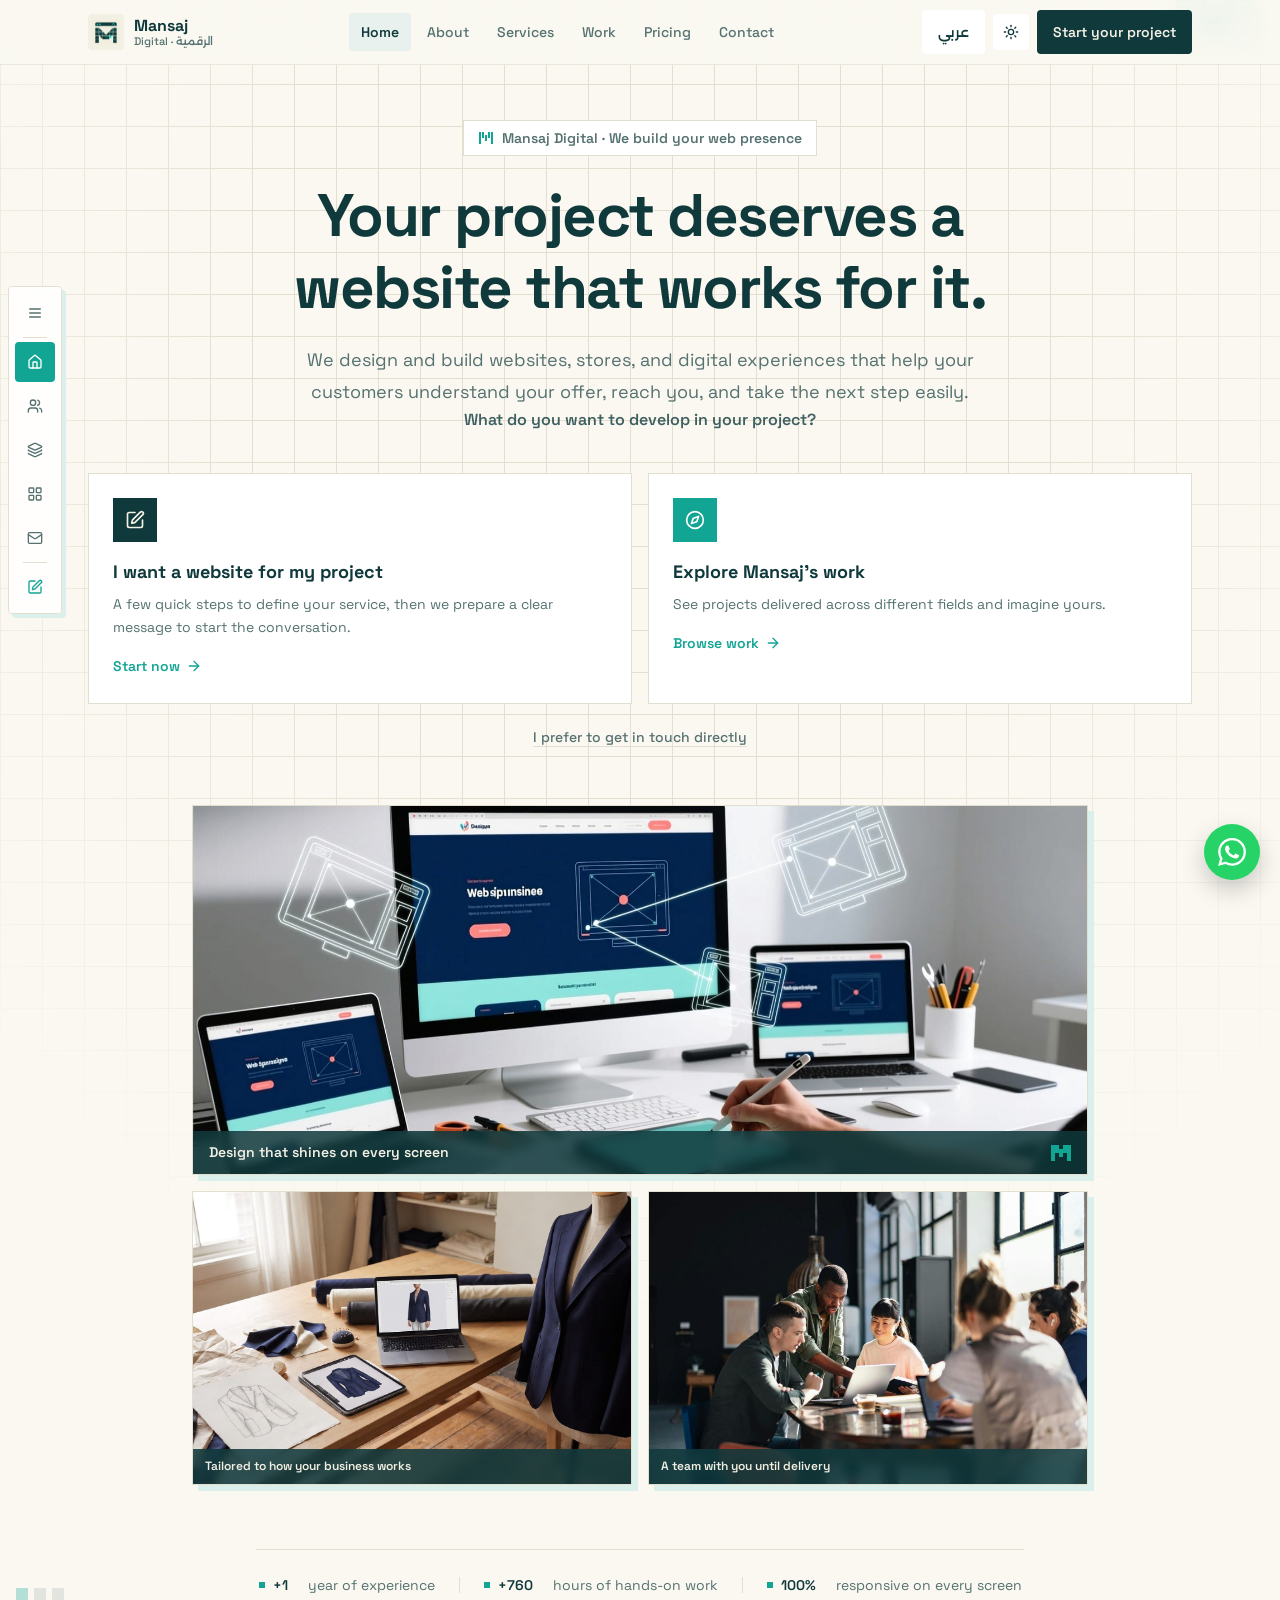
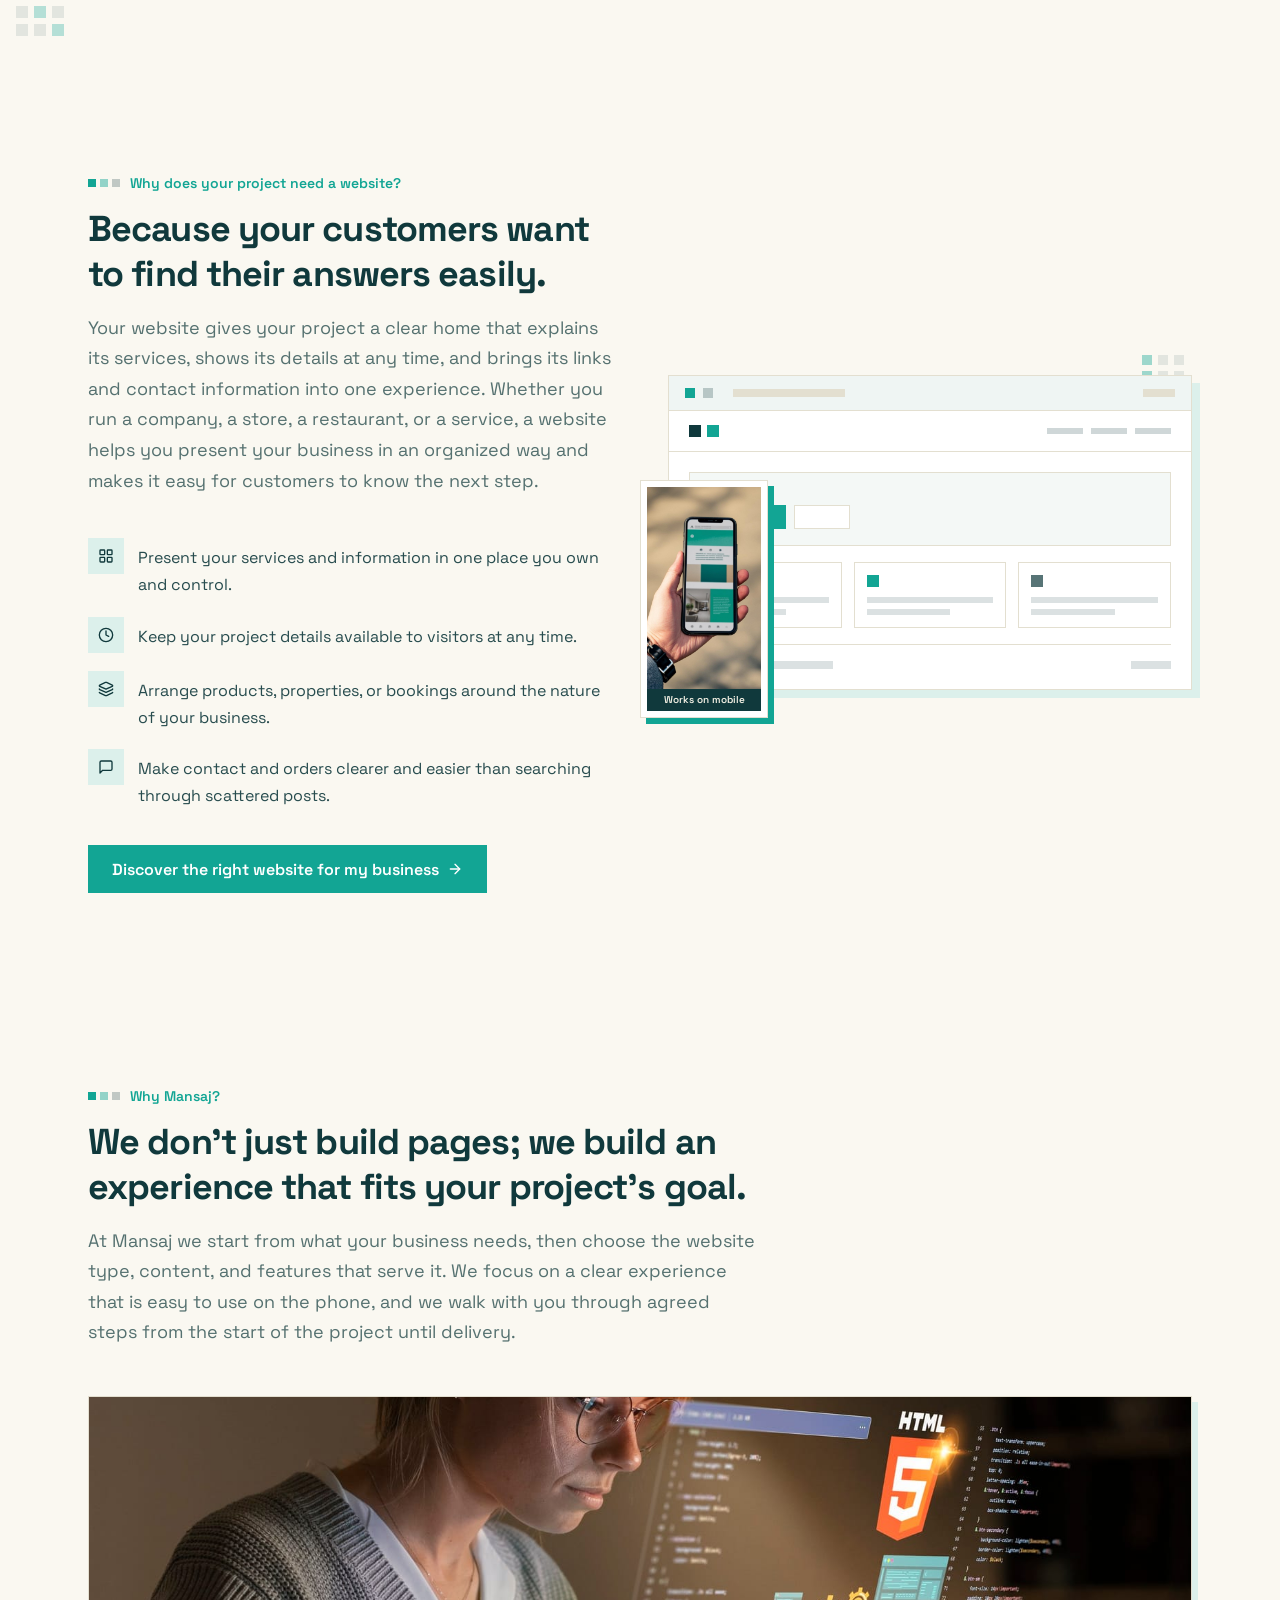
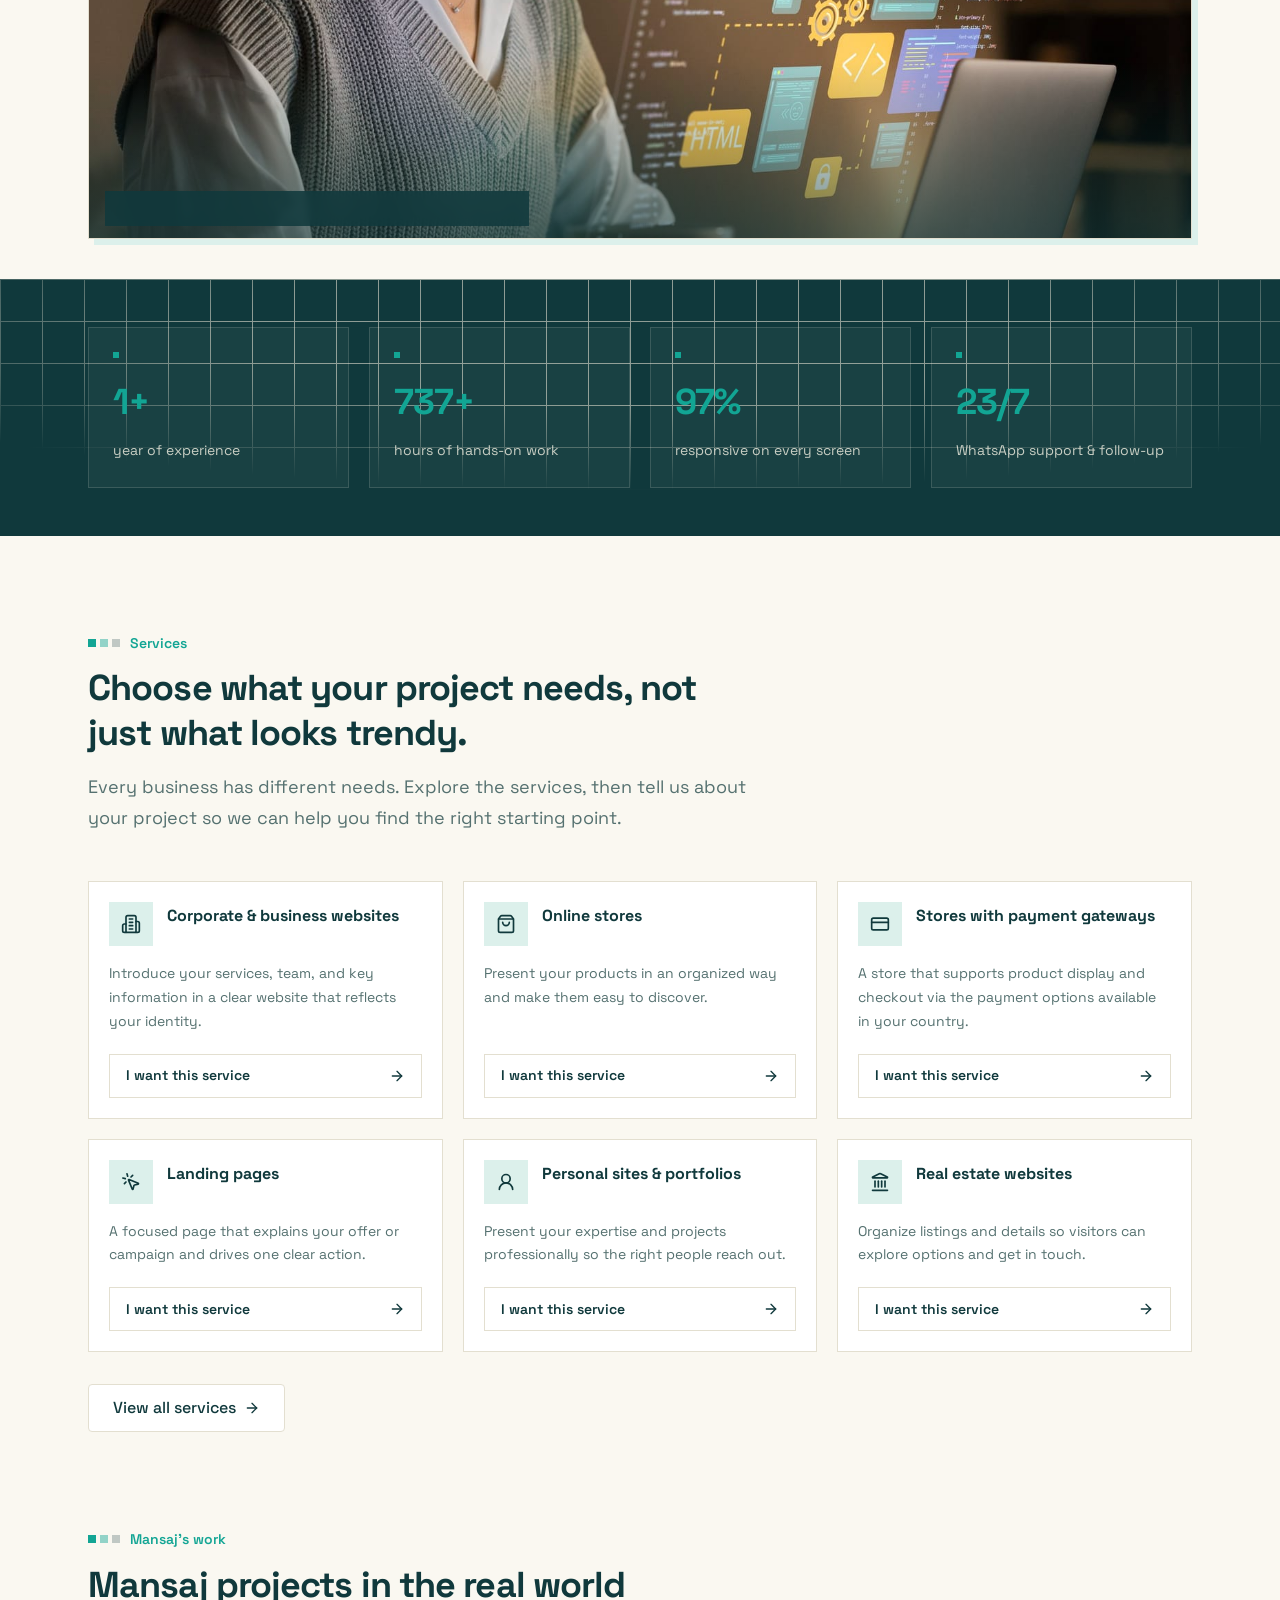
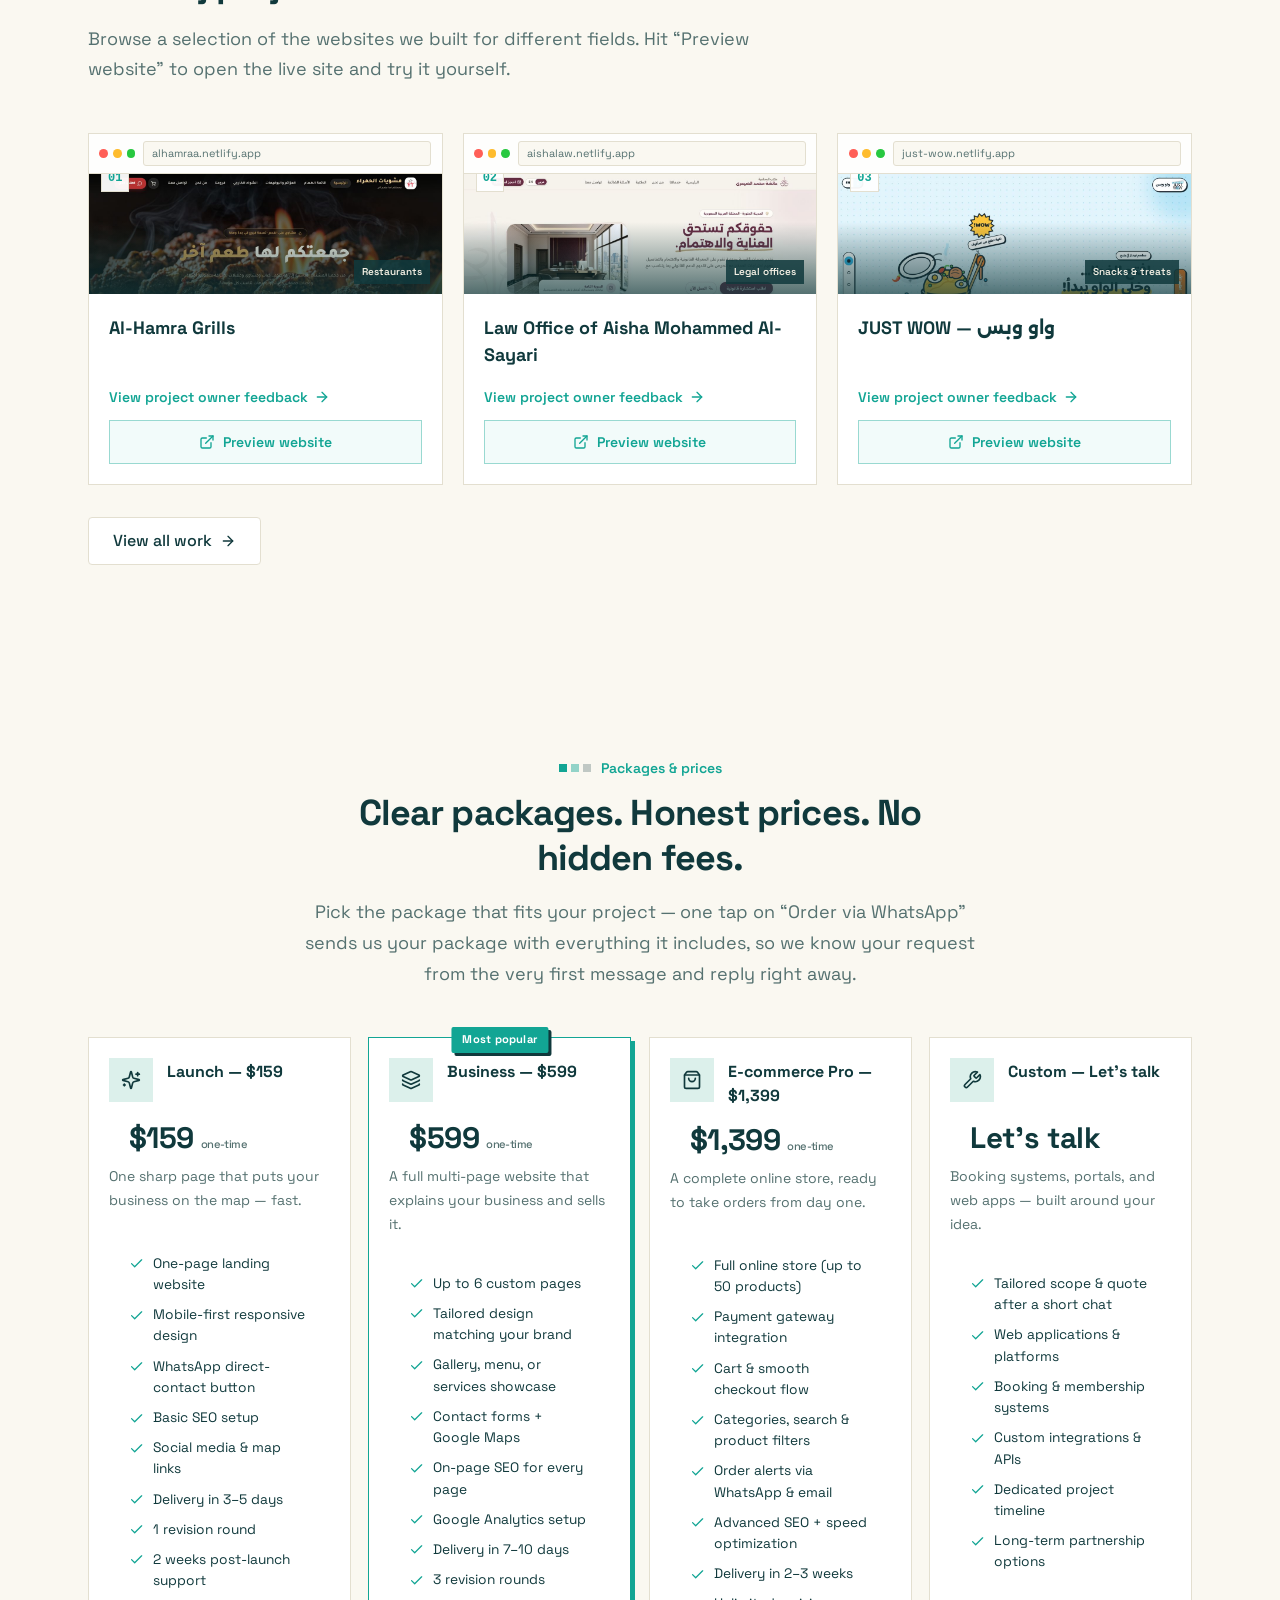
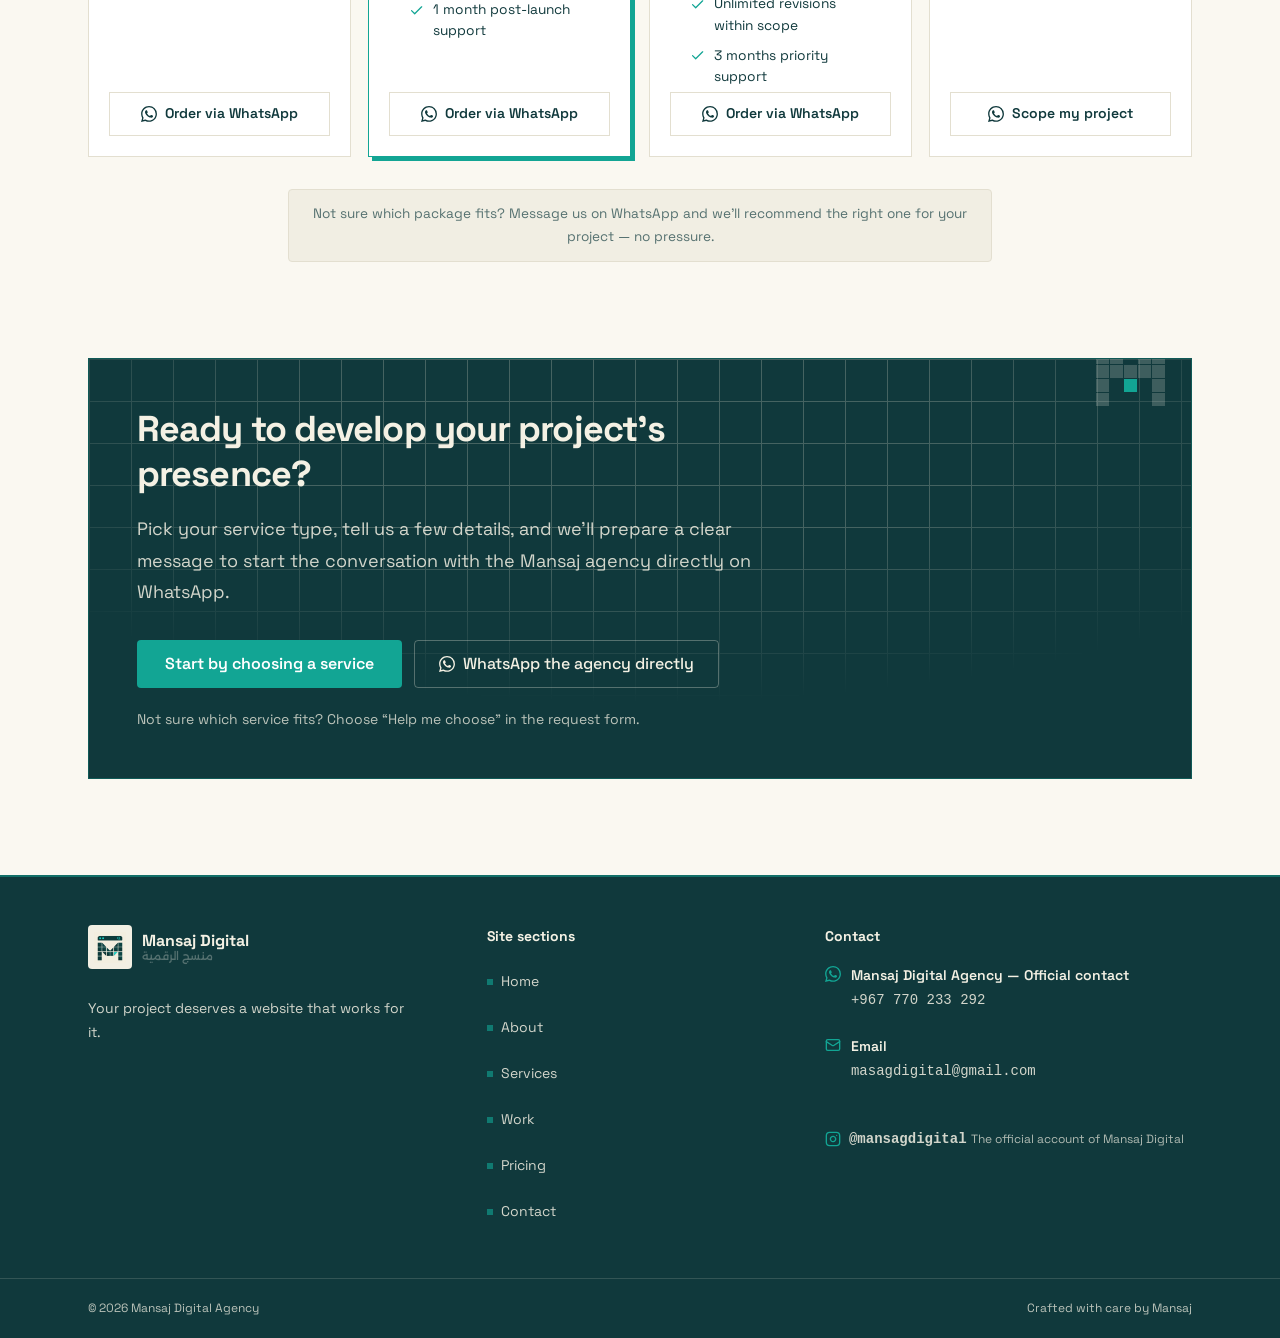
==== static-site/index.html @ caa979f5 "6bcde532-b387-4f91-bd0e-1e6efc402c27" ====
<!DOCTYPE html>
<html lang="en" dir="ltr" data-title-ar="منسج الرقمية | Mansaj Digital — نبني حضورك على الويب" data-title-en="Mansaj Digital | منسج الرقمية — We build your web presence">
<head>
  <meta charset="UTF-8">
  <meta name="viewport" content="width=device-width, initial-scale=1">
  <title>منسج الرقمية | Mansaj Digital — نبني حضورك على الويب</title>
  <meta name="description" content="نصمّم ونطوّر مواقع ومتاجر وتجارب رقمية تساعد عملاءك على فهم ما تقدمه والوصول إليك واتخاذ الخطوة التالية بسهولة. سنة خبرة وأكثر من 760 ساعة عمل فعلي.">
  <meta name="theme-color" content="#faf8f1" media="(prefers-color-scheme: light)">
  <meta name="theme-color" content="#0b2426" media="(prefers-color-scheme: dark)">
  <meta property="og:type" content="website">
  <meta property="og:title" content="منسج الرقمية | Mansaj Digital">
  <meta property="og:description" content="مشروعك يستحق موقعًا يعمل لأجله. مواقع تعريفية، متاجر، صفحات هبوط، ومواقع حجز — نبني حضورك على الويب.">
  <meta property="og:image" content="assets/images/og-image.jpg">
  <meta property="og:locale" content="ar_YE">
  <link rel="icon" type="image/png" href="assets/icons/favicon.png">
  <link rel="apple-touch-icon" href="assets/icons/apple-touch-icon.png">
  <link rel="preconnect" href="https://fonts.googleapis.com">
  <link rel="preconnect" href="https://fonts.gstatic.com" crossorigin>
  
  <link href="https://fonts.googleapis.com/css2?family=Space+Grotesk:wght@400;500;600;700&display=swap" rel="stylesheet">
  <link href="https://fonts.googleapis.com/css2?family=Alexandria:wght@300;400;500;600;700;800&display=swap" rel="stylesheet">
  <link rel="stylesheet" href="css/style.css">
  <link rel="stylesheet" href="css/responsive.css">
  <script>
    (function () {
      var d = document.documentElement;
      d.classList.add("js");
      try {
        var t = localStorage.getItem("mansaj-theme");
        if (!t) t = window.matchMedia("(prefers-color-scheme: dark)").matches ? "dark" : "light";
        if (t === "dark") d.classList.add("dark");
      } catch (e) {}
      try {
        var l = localStorage.getItem("mansaj-lang") || "en";
        d.lang = l;
        d.dir = l === "ar" ? "rtl" : "ltr";
      } catch (e) {}
    })();
  </script>
</head>
<body>
  <a class="skip-link" href="#main" data-ar="تخطَّ إلى المحتوى" data-en="Skip to content">تخطَّ إلى المحتوى</a>

  <!-- ============ Header ============ -->
  <header class="site-header">
    <div class="container bar">
      <a href="index.html" class="brand-lockup" aria-label="منسج الرقمية — الرئيسية" data-ar-aria="منسج الرقمية — الرئيسية" data-en-aria="Mansaj Digital — Home">
        <span class="logo-plate"><img src="assets/logos/mansaj-logo-mark.png" alt="شعار منسج الرقمية" width="36" height="36"></span>
        <span class="brand-word">
          <span class="brand-name" data-ar="منسج" data-en="Mansaj">منسج</span>
          <span class="brand-sub" data-ar="الرقمية · Digital" data-en="Digital · الرقمية">الرقمية · Digital</span>
        </span>
      </a>
      <nav class="header-nav" aria-label="التنقل الرئيسي" data-ar-aria="التنقل الرئيسي" data-en-aria="Main navigation">
        <ul>
          <li><a href="index.html" aria-current="page" data-ar="الرئيسية" data-en="Home">الرئيسية</a></li>
          <li><a href="about.html" data-ar="من نحن" data-en="About">من نحن</a></li>
          <li><a href="services.html" data-ar="خدماتنا" data-en="Services">خدماتنا</a></li>
          <li><a href="projects.html" data-ar="أعمالنا" data-en="Work">أعمالنا</a></li>
          <li><a href="index.html#pricing" data-ar="الباقات" data-en="Pricing">الباقات</a></li>
          <li><a href="contact.html" data-ar="تواصل معنا" data-en="Contact">تواصل معنا</a></li>
        </ul>
      </nav>
      <div class="header-actions">
        <button class="btn btn-outline lang-toggle" type="button" aria-label="Switch to English" data-ar-aria="Switch to English" data-en-aria="التبديل إلى العربية">EN</button>
        <button class="btn btn-outline btn-icon theme-toggle" type="button" aria-label="تبديل المظهر بين الداكن والفاتح" data-ar-aria="تبديل المظهر بين الداكن والفاتح" data-en-aria="Toggle dark and light mode">
          <svg class="icon sun-i" aria-hidden="true"><use href="assets/icons/sprite.svg#i-sun"></use></svg>
          <svg class="icon moon-i" aria-hidden="true"><use href="assets/icons/sprite.svg#i-moon"></use></svg>
        </button>
        <a href="contact.html" class="btn btn-primary header-cta" data-ar="ابدأ مشروعك" data-en="Start your project">ابدأ مشروعك</a>
      </div>
    </div>
  </header>

  <!-- ============ Floating nav dock ============ -->
  <nav class="dock" aria-label="القائمة العائمة" data-ar-aria="القائمة العائمة" data-en-aria="Floating menu">
    <div class="dock-panel">
      <button type="button" class="dock-btn sheet-open-btn" aria-label="فتح القائمة الكاملة" data-ar-aria="فتح القائمة الكاملة" data-en-aria="Open the full menu" aria-expanded="false" aria-controls="site-sheet">
        <svg class="icon" aria-hidden="true"><use href="assets/icons/sprite.svg#i-menu"></use></svg>
        <span class="dock-tip" aria-hidden="true" data-ar="القائمة الكاملة" data-en="Full menu">القائمة الكاملة</span>
      </button>
      <span class="dock-sep" aria-hidden="true"></span>
      <a href="index.html" class="dock-btn" aria-current="page" aria-label="الرئيسية" data-ar-aria="الرئيسية" data-en-aria="Home">
        <svg class="icon" aria-hidden="true"><use href="assets/icons/sprite.svg#i-house"></use></svg>
        <span class="dock-tip" aria-hidden="true" data-ar="الرئيسية" data-en="Home">الرئيسية</span>
      </a>
      <a href="about.html" class="dock-btn" aria-label="من نحن" data-ar-aria="من نحن" data-en-aria="About">
        <svg class="icon" aria-hidden="true"><use href="assets/icons/sprite.svg#i-users"></use></svg>
        <span class="dock-tip" aria-hidden="true" data-ar="من نحن" data-en="About">من نحن</span>
      </a>
      <a href="services.html" class="dock-btn" aria-label="خدماتنا" data-ar-aria="خدماتنا" data-en-aria="Services">
        <svg class="icon" aria-hidden="true"><use href="assets/icons/sprite.svg#i-layers"></use></svg>
        <span class="dock-tip" aria-hidden="true" data-ar="خدماتنا" data-en="Services">خدماتنا</span>
      </a>
      <a href="projects.html" class="dock-btn" aria-label="أعمالنا" data-ar-aria="أعمالنا" data-en-aria="Work">
        <svg class="icon" aria-hidden="true"><use href="assets/icons/sprite.svg#i-layout-grid"></use></svg>
        <span class="dock-tip" aria-hidden="true" data-ar="أعمالنا" data-en="Work">أعمالنا</span>
      </a>
      <a href="contact.html" class="dock-btn" aria-label="تواصل معنا" data-ar-aria="تواصل معنا" data-en-aria="Contact">
        <svg class="icon" aria-hidden="true"><use href="assets/icons/sprite.svg#i-mail"></use></svg>
        <span class="dock-tip" aria-hidden="true" data-ar="تواصل معنا" data-en="Contact">تواصل معنا</span>
      </a>
      <span class="dock-sep" aria-hidden="true"></span>
      <a href="contact.html" class="dock-btn cta" aria-label="ابدأ مشروعك الآن" data-ar-aria="ابدأ مشروعك الآن" data-en-aria="Start your project now">
        <svg class="icon" aria-hidden="true"><use href="assets/icons/sprite.svg#i-square-pen"></use></svg>
        <span class="dock-tip" aria-hidden="true" data-ar="ابدأ مشروعك" data-en="Start your project">ابدأ مشروعك</span>
      </a>
    </div>
  </nav>

  <!-- ============ Mobile sheet ============ -->
  <div class="sheet-overlay" aria-hidden="true"></div>
  <aside class="sheet" id="site-sheet" role="dialog" aria-modal="true" aria-hidden="true" aria-label="قائمة التنقل" data-ar-aria="قائمة التنقل" data-en-aria="Navigation menu">
    <div class="sheet-head">
      <span class="brand-lockup">
        <span class="logo-plate"><img src="assets/logos/mansaj-logo-mark.png" alt="" width="36" height="36"></span>
        <span class="brand-word">
          <span class="brand-name" data-ar="منسج" data-en="Mansaj">منسج</span>
          <span class="brand-sub" data-ar="الرقمية · Digital" data-en="Digital · الرقمية">الرقمية · Digital</span>
        </span>
      </span>
      <button class="btn btn-outline btn-icon sheet-close" type="button" aria-label="إغلاق القائمة" data-ar-aria="إغلاق القائمة" data-en-aria="Close menu">
        <svg class="icon" aria-hidden="true"><use href="assets/icons/sprite.svg#i-x"></use></svg>
      </button>
    </div>
    <nav class="sheet-nav" aria-label="قائمة التنقل الكاملة" data-ar-aria="قائمة التنقل الكاملة" data-en-aria="Full navigation">
      <ul>
        <li><a href="index.html" aria-current="page"><svg class="icon" style="color:var(--brand)" aria-hidden="true"><use href="assets/icons/sprite.svg#i-house"></use></svg><span data-ar="الرئيسية" data-en="Home">الرئيسية</span><span class="num ltr">01</span></a></li>
        <li><a href="about.html"><svg class="icon" style="color:var(--brand)" aria-hidden="true"><use href="assets/icons/sprite.svg#i-users"></use></svg><span data-ar="من نحن" data-en="About">من نحن</span><span class="num ltr">02</span></a></li>
        <li><a href="services.html"><svg class="icon" style="color:var(--brand)" aria-hidden="true"><use href="assets/icons/sprite.svg#i-layers"></use></svg><span data-ar="خدماتنا" data-en="Services">خدماتنا</span><span class="num ltr">03</span></a></li>
        <li><a href="projects.html"><svg class="icon" style="color:var(--brand)" aria-hidden="true"><use href="assets/icons/sprite.svg#i-layout-grid"></use></svg><span data-ar="أعمالنا" data-en="Work">أعمالنا</span><span class="num ltr">04</span></a></li>
        <li><a href="index.html#pricing"><svg class="icon" style="color:var(--brand)" aria-hidden="true"><use href="assets/icons/sprite.svg#i-credit-card"></use></svg><span data-ar="الباقات والأسعار" data-en="Packages & prices">الباقات والأسعار</span><span class="num ltr">05</span></a></li>
        <li><a href="contact.html"><svg class="icon" style="color:var(--brand)" aria-hidden="true"><use href="assets/icons/sprite.svg#i-mail"></use></svg><span data-ar="تواصل معنا" data-en="Contact">تواصل معنا</span><span class="num ltr">06</span></a></li>
      </ul>
    </nav>
    <div class="sheet-foot">
      <a href="contact.html" class="btn btn-primary btn-block" data-ar="أريد موقعًا لمشروعي" data-en="I want a website">أريد موقعًا لمشروعي</a>
      <a class="wa-line" href="https://wa.me/967770233292" target="_blank" rel="noopener noreferrer">
        <svg class="icon icon-fill" style="color:var(--brand)" aria-hidden="true"><use href="assets/icons/sprite.svg#i-whatsapp"></use></svg>
        <span data-ar="تواصل مباشر عبر واتساب" data-en="Chat on WhatsApp">تواصل مباشر عبر واتساب</span>
      </a>
      <a class="wa-line" href="mailto:masagdigital@gmail.com">
        <svg class="icon" style="color:var(--brand)" aria-hidden="true"><use href="assets/icons/sprite.svg#i-mail"></use></svg>
        <span data-ar="راسلنا عبر البريد" data-en="Email us">راسلنا عبر البريد</span>
      </a>
      <p class="brand-mini">
        <img src="assets/logos/mansaj-logo-mark-96.png" alt="" width="16" height="16">
        <span data-ar="وكالة منسج الرقمية" data-en="Mansaj Digital Agency">وكالة منسج الرقمية</span>
      </p>
    </div>
  </aside>

  <main id="main">
    <!-- ============ Hero ============ -->
    <section class="hero" id="home" aria-label="الواجهة الرئيسية" data-ar-aria="الواجهة الرئيسية" data-en-aria="Hero">
      <div class="bg-blueprint" aria-hidden="true"></div>
      <div class="hero-accent-tr" aria-hidden="true">
        <svg class="mosaic mosaic-lg text-brand-soft" viewBox="0 0 5 4" shape-rendering="crispEdges">
          <rect x="0" y="0" width="0.92" height="0.92" fill="currentColor"/><rect x="0" y="1" width="0.92" height="0.92" fill="currentColor"/><rect x="0" y="2" width="0.92" height="0.92" fill="currentColor"/><rect x="0" y="3" width="0.92" height="0.92" fill="currentColor"/>
          <rect x="4" y="0" width="0.92" height="0.92" fill="currentColor"/><rect x="4" y="1" width="0.92" height="0.92" fill="currentColor"/><rect x="4" y="2" width="0.92" height="0.92" fill="currentColor"/><rect x="4" y="3" width="0.92" height="0.92" fill="currentColor"/>
          <rect x="1" y="0" width="0.92" height="0.92" fill="currentColor"/><rect x="1" y="1" width="0.92" height="0.92" fill="currentColor"/>
          <rect x="3" y="0" width="0.92" height="0.92" fill="currentColor"/><rect x="3" y="1" width="0.92" height="0.92" fill="currentColor"/>
          <rect x="2" y="1" width="0.92" height="0.92" fill="currentColor"/><rect x="2" y="2" width="0.92" height="0.92" fill="currentColor"/>
          <rect x="2" y="2" width="0.92" height="0.92" class="accent" fill="var(--brand)"/>
        </svg>
      </div>
      <div class="hero-accent-bl" aria-hidden="true">
        <span></span><span></span><span></span><span></span><span></span><span></span><span></span><span></span><span></span>
      </div>

      <div class="container hero-inner">
        <div class="hero-center reveal">
          <span class="hero-badge">
            <svg class="mosaic mosaic-xs" style="color:var(--brand)" viewBox="0 0 5 4" shape-rendering="crispEdges" aria-hidden="true">
              <rect x="0" y="0" width="0.92" height="0.92" fill="currentColor"/><rect x="0" y="1" width="0.92" height="0.92" fill="currentColor"/><rect x="0" y="2" width="0.92" height="0.92" fill="currentColor"/><rect x="0" y="3" width="0.92" height="0.92" fill="currentColor"/>
              <rect x="4" y="0" width="0.92" height="0.92" fill="currentColor"/><rect x="4" y="1" width="0.92" height="0.92" fill="currentColor"/><rect x="4" y="2" width="0.92" height="0.92" fill="currentColor"/><rect x="4" y="3" width="0.92" height="0.92" fill="currentColor"/>
              <rect x="1" y="0" width="0.92" height="0.92" fill="currentColor"/><rect x="1" y="1" width="0.92" height="0.92" fill="currentColor"/>
              <rect x="3" y="0" width="0.92" height="0.92" fill="currentColor"/><rect x="3" y="1" width="0.92" height="0.92" fill="currentColor"/>
              <rect x="2" y="1" width="0.92" height="0.92" fill="currentColor"/><rect x="2" y="2" width="0.92" height="0.92" fill="currentColor"/>
              <rect x="2" y="2" width="0.92" height="0.92" class="accent" fill="var(--brand)"/>
            </svg>
            <span data-ar="منسج الرقمية · نبني حضورك على الويب" data-en="Mansaj Digital · We build your web presence">منسج الرقمية · نبني حضورك على الويب</span>
          </span>
          <h1 data-ar="مشروعك يستحق موقعًا يعمل لأجله." data-en="Your project deserves a website that works for it.">مشروعك يستحق موقعًا يعمل لأجله.</h1>
          <p class="lead" data-ar="نصمّم ونطوّر مواقع ومتاجر وتجارب رقمية تساعد عملاءك على فهم ما تقدمه، والوصول إليك، واتخاذ الخطوة التالية بسهولة." data-en="We design and build websites, stores, and digital experiences that help your customers understand your offer, reach you, and take the next step easily.">نصمّم ونطوّر مواقع ومتاجر وتجارب رقمية تساعد عملاءك على فهم ما تقدمه، والوصول إليك، واتخاذ الخطوة التالية بسهولة.</p>
        </div>

        <!-- The guiding question — two clear paths -->
        <div class="hero-paths-wrap reveal" style="--reveal-delay:.15s">
          <p class="hero-q" data-ar="ما الذي تريد أن تطوّره في مشروعك؟" data-en="What do you want to develop in your project?">ما الذي تريد أن تطوّره في مشروعك؟</p>
          <div class="hero-paths">
            <a class="path-card" href="contact.html" aria-label="أريد موقعًا لمشروعي — ابدأ طلب الخدمة" data-ar-aria="أريد موقعًا لمشروعي — ابدأ طلب الخدمة" data-en-aria="I want a website — start a request">
              <span class="path-icon"><svg class="icon" style="width:1.25rem;height:1.25rem" aria-hidden="true"><use href="assets/icons/sprite.svg#i-square-pen"></use></svg></span>
              <span class="path-title" data-ar="أريد موقعًا لمشروعي" data-en="I want a website for my project">أريد موقعًا لمشروعي</span>
              <span class="path-desc" data-ar="خطوات قصيرة تحدد خدمتك، ثم نجهّز لك رسالة واضحة لبدء التواصل." data-en="A few quick steps to define your service, then we prepare a clear message to start the conversation.">خطوات قصيرة تحدد خدمتك، ثم نجهّز لك رسالة واضحة لبدء التواصل.</span>
              <span class="path-link"><span data-ar="ابدأ الآن" data-en="Start now">ابدأ الآن</span><svg class="icon arrow-flip" aria-hidden="true"><use href="assets/icons/sprite.svg#i-arrow-left"></use></svg></span>
            </a>
            <a class="path-card alt mirror" href="projects.html" aria-label="استكشف أعمال منسج — انتقل إلى المعرض" data-ar-aria="استكشف أعمال منسج — انتقل إلى المعرض" data-en-aria="Explore Mansaj work — go to portfolio">
              <span class="path-icon"><svg class="icon" style="width:1.25rem;height:1.25rem" aria-hidden="true"><use href="assets/icons/sprite.svg#i-compass"></use></svg></span>
              <span class="path-title" data-ar="أستكشف أعمال منسج" data-en="Explore Mansaj's work">أستكشف أعمال منسج</span>
              <span class="path-desc" data-ar="شاهد مشاريع نُفّذت لمجالات مختلفة، وتخيّل ما يناسب مشروعك." data-en="See projects delivered across different fields and imagine yours.">شاهد مشاريع نُفّذت لمجالات مختلفة، وتخيّل ما يناسب مشروعك.</span>
              <span class="path-link"><span data-ar="تصفّح الأعمال" data-en="Browse work">تصفّح الأعمال</span><svg class="icon arrow-flip" aria-hidden="true"><use href="assets/icons/sprite.svg#i-arrow-left"></use></svg></span>
            </a>
          </div>
          <p class="hero-direct">
            <a href="contact.html" data-ar="أفضّل التواصل مباشرة" data-en="I prefer to get in touch directly">أفضّل التواصل مباشرة</a>
          </p>
        </div>

        <!-- Showcase -->
        <div class="hero-showcase reveal" style="--reveal-delay:.22s">
          <figure class="show-figure ratio-main">
            <img class="ratio-main-img" src="assets/images/show-workspace.jpg" alt="مساحة عمل تصميم مواقع فيها شاشات تعرض نماذج مواقع حديثة" data-ar-alt="مساحة عمل تصميم مواقع فيها شاشات تعرض نماذج مواقع حديثة" data-en-alt="Web design workspace with screens showing modern website mockups" loading="eager" width="1152" height="612">
            <figcaption>
              <span data-ar="تصميم يظهر بأفضل شكل على كل الشاشات" data-en="Design that shines on every screen">تصميم يظهر بأفضل شكل على كل الشاشات</span>
              <svg class="mosaic mosaic-sm" style="color:var(--brand)" viewBox="0 0 5 4" shape-rendering="crispEdges" aria-hidden="true">
                <rect x="0" y="0" width="0.92" height="0.92" fill="currentColor"/><rect x="0" y="1" width="0.92" height="0.92" fill="currentColor"/><rect x="0" y="2" width="0.92" height="0.92" fill="currentColor"/><rect x="0" y="3" width="0.92" height="0.92" fill="currentColor"/>
                <rect x="4" y="0" width="0.92" height="0.92" fill="currentColor"/><rect x="4" y="1" width="0.92" height="0.92" fill="currentColor"/><rect x="4" y="2" width="0.92" height="0.92" fill="currentColor"/><rect x="4" y="3" width="0.92" height="0.92" fill="currentColor"/>
                <rect x="1" y="0" width="0.92" height="0.92" fill="currentColor"/><rect x="1" y="1" width="0.92" height="0.92" fill="currentColor"/>
                <rect x="3" y="0" width="0.92" height="0.92" fill="currentColor"/><rect x="3" y="1" width="0.92" height="0.92" fill="currentColor"/>
                <rect x="2" y="1" width="0.92" height="0.92" fill="currentColor"/><rect x="2" y="2" width="0.92" height="0.92" fill="currentColor"/>
                <rect x="2" y="2" width="0.92" height="0.92" class="accent" fill="var(--brand)"/>
              </svg>
            </figcaption>
          </figure>
          <div class="showcase-grid">
            <figure class="show-figure sub">
              <img src="assets/images/show-atelier.jpg" alt="طاولة تفصيل عليها حاسوب محمول يعرض تصميمًا رقميًا" data-ar-alt="طاولة تفصيل عليها حاسوب محمول يعرض تصميمًا رقميًا" data-en-alt="A tailor's desk with a laptop showing a digital design" loading="lazy" width="560" height="350">
              <figcaption><span data-ar="تفصيل يبدأ من طبيعة نشاطك" data-en="Tailored to how your business works">تفصيل يبدأ من طبيعة نشاطك</span></figcaption>
            </figure>
            <figure class="show-figure sub">
              <img src="assets/images/show-team.jpg" alt="فريق منسج يعمل معًا حول حاسوب محمول" data-ar-alt="فريق منسج يعمل معًا حول حاسوب محمول" data-en-alt="The Mansaj team working together around a laptop" loading="lazy" width="560" height="350">
              <figcaption><span data-ar="فريق يرافقك حتى التسليم" data-en="A team with you until delivery">فريق يرافقك حتى التسليم</span></figcaption>
            </figure>
          </div>
        </div>

        <!-- Trust line -->
        <div class="trust-line reveal" style="--reveal-delay:.3s">
          <span class="item"><span class="dot" aria-hidden="true"></span><strong class="ltr">+1</strong>&nbsp;<span data-ar="سنة خبرة" data-en="year of experience">سنة خبرة</span></span>
          <span class="vr" aria-hidden="true"></span>
          <span class="item"><span class="dot" aria-hidden="true"></span><strong class="ltr">+760</strong>&nbsp;<span data-ar="ساعة عمل فعلية" data-en="hours of hands-on work">ساعة عمل فعلية</span></span>
          <span class="vr" aria-hidden="true"></span>
          <span class="item"><span class="dot" aria-hidden="true"></span><strong class="ltr">100%</strong>&nbsp;<span data-ar="تصميم متجاوب على كل الشاشات" data-en="responsive on every screen">تصميم متجاوب على كل الشاشات</span></span>
        </div>
      </div>
    </section>

    <!-- ============ Why a website ============ -->
    <section class="section" id="why-site" aria-label="لماذا يحتاج مشروعك إلى موقع" data-ar-aria="لماذا يحتاج مشروعك إلى موقع" data-en-aria="Why your project needs a website">
      <div class="container">
        <div class="why-grid">
          <div class="reveal">
            <div class="section-heading heading-less">
              <p class="eyebrow"><span class="squares-strip" aria-hidden="true"><i></i></span><span data-ar="لماذا يحتاج مشروعك إلى موقع؟" data-en="Why does your project need a website?">لماذا يحتاج مشروعك إلى موقع؟</span></p>
              <h2 data-ar="لأن عملاءك يريدون أن يجدوا إجاباتهم بسهولة." data-en="Because your customers want to find their answers easily.">لأن عملاءك يريدون أن يجدوا إجاباتهم بسهولة.</h2>
              <p class="desc" data-ar="موقعك يمنح مشروعك مكانًا واضحًا يشرح خدماته، يعرض تفاصيله في أي وقت، ويجمع روابطه ومعلومات التواصل في تجربة واحدة. سواء كنت صاحب شركة أو متجر أو مطعم أو خدمة، يساعدك الموقع على تقديم مشروعك بشكل منظم ويسهّل على العميل معرفة الخطوة التالية." data-en="Your website gives your project a clear home that explains its services, shows its details at any time, and brings its links and contact information into one experience. Whether you run a company, a store, a restaurant, or a service, a website helps you present your business in an organized way and makes it easy for customers to know the next step.">موقعك يمنح مشروعك مكانًا واضحًا يشرح خدماته، يعرض تفاصيله في أي وقت، ويجمع روابطه ومعلومات التواصل في تجربة واحدة. سواء كنت صاحب شركة أو متجر أو مطعم أو خدمة، يساعدك الموقع على تقديم مشروعك بشكل منظم ويسهّل على العميل معرفة الخطوة التالية.</p>
            </div>
            <ul class="bullets">
              <li>
                <span class="b-icon"><svg class="icon" aria-hidden="true"><use href="assets/icons/sprite.svg#i-layout-grid"></use></svg></span>
                <p data-ar="اعرض خدماتك ومعلوماتك في مكان واحد تملكه وتتحكم بمحتواه." data-en="Present your services and information in one place you own and control.">اعرض خدماتك ومعلوماتك في مكان واحد تملكه وتتحكم بمحتواه.</p>
              </li>
              <li>
                <span class="b-icon"><svg class="icon" aria-hidden="true"><use href="assets/icons/sprite.svg#i-clock"></use></svg></span>
                <p data-ar="اجعل تفاصيل مشروعك متاحة للزائر في أي وقت." data-en="Keep your project details available to visitors at any time.">اجعل تفاصيل مشروعك متاحة للزائر في أي وقت.</p>
              </li>
              <li>
                <span class="b-icon"><svg class="icon" aria-hidden="true"><use href="assets/icons/sprite.svg#i-layers"></use></svg></span>
                <p data-ar="رتّب المنتجات أو العقارات أو الحجوزات بحسب طبيعة نشاطك." data-en="Arrange products, properties, or bookings around the nature of your business.">رتّب المنتجات أو العقارات أو الحجوزات بحسب طبيعة نشاطك.</p>
              </li>
              <li>
                <span class="b-icon"><svg class="icon" aria-hidden="true"><use href="assets/icons/sprite.svg#i-message-square"></use></svg></span>
                <p data-ar="اجعل التواصل والطلب أوضح وأسهل من البحث بين منشورات متفرقة." data-en="Make contact and orders clearer and easier than searching through scattered posts.">اجعل التواصل والطلب أوضح وأسهل من البحث بين منشورات متفرقة.</p>
              </li>
            </ul>
            <div style="margin-top:2.25rem">
              <a href="services.html" class="btn btn-brand btn-lg" style="border-radius:0">
                <span data-ar="اكتشف الموقع المناسب لنشاطي" data-en="Discover the right website for my business">اكتشف الموقع المناسب لنشاطي</span>
                <svg class="icon arrow-flip" aria-hidden="true"><use href="assets/icons/sprite.svg#i-arrow-left"></use></svg>
              </a>
            </div>
          </div>

          <!-- CSS website mockup -->
          <div class="reveal" style="--reveal-delay:.12s">
            <div class="mockup" aria-hidden="true">
              <div class="mosaic-back"><span></span><span></span><span></span><span></span><span></span><span></span></div>
              <figure class="phone-card">
                <span class="shot"><img src="assets/images/phone-site.jpg" alt="" loading="lazy" width="128" height="228"></span>
                <figcaption data-ar="يعمل على الجوال" data-en="Works on mobile">يعمل على الجوال</figcaption>
              </figure>
              <div class="browser">
                <div class="browser-bar">
                  <span class="dot-brand"></span><span class="dot-dim"></span>
                  <span class="line" style="margin-inline-start:.75rem;width:7rem;max-width:40%"></span>
                  <span class="line" style="margin-inline-start:auto;width:2rem"></span>
                </div>
                <div class="browser-head">
                  <span class="marks"><span class="m1"></span><span class="m2"></span></span>
                  <span class="nav-lines"><span></span><span></span><span></span></span>
                </div>
                <div class="browser-body">
                  <div class="mock-hero">
                    <span class="t1"></span><span class="t2"></span><span class="t3"></span>
                    <span class="btns"><span class="b1"></span><span class="b2"></span></span>
                  </div>
                  <div class="mock-cards">
                    <div class="mock-card"><span class="sq"></span><span class="l1"></span><span class="l2"></span></div>
                    <div class="mock-card alt"><span class="sq"></span><span class="l1"></span><span class="l2"></span></div>
                    <div class="mock-card"><span class="sq"></span><span class="l1"></span><span class="l2"></span></div>
                  </div>
                  <div class="mock-foot">
                    <span class="dot"></span><span class="l" style="width:8rem"></span><span class="l" style="margin-inline-start:auto;width:2.5rem"></span>
                  </div>
                </div>
              </div>
            </div>
          </div>
        </div>
      </div>
    </section>

    <!-- ============ Why Mansaj + honest stats ============ -->
    <section class="section" id="why-mansaj" aria-label="لماذا منسج" data-ar-aria="لماذا منسج" data-en-aria="Why Mansaj" style="padding-bottom:0">
      <div class="container">
        <div class="section-heading reveal">
          <p class="eyebrow"><span class="squares-strip" aria-hidden="true"><i></i></span><span data-ar="لماذا منسج؟" data-en="Why Mansaj?">لماذا منسج؟</span></p>
          <h2 data-ar="لا نبني صفحات فقط؛ نبني تجربة تناسب هدف مشروعك." data-en="We don't just build pages; we build an experience that fits your project's goal.">لا نبني صفحات فقط؛ نبني تجربة تناسب هدف مشروعك.</h2>
          <p class="desc" data-ar="في منسج نبدأ من احتياج النشاط، ثم نختار نوع الموقع والمحتوى والوظائف التي تخدمه. نركز على وضوح التجربة وسهولة استخدامها على الهاتف، ونرافقك بخطوات متفق عليها من بداية المشروع حتى التسليم." data-en="At Mansaj we start from what your business needs, then choose the website type, content, and features that serve it. We focus on a clear experience that is easy to use on the phone, and we walk with you through agreed steps from the start of the project until delivery.">في منسج نبدأ من احتياج النشاط، ثم نختار نوع الموقع والمحتوى والوظائف التي تخدمه. نركز على وضوح التجربة وسهولة استخدامها على الهاتف، ونرافقك بخطوات متفق عليها من بداية المشروع حتى التسليم.</p>
        </div>
        <figure class="figure-banner reveal" style="--reveal-delay:.1s;margin-bottom:2.5rem">
          <div class="img-wrap">
            <img src="assets/images/dev-work.jpg" alt="مطوّرة تبني موقعًا على حاسوبها المحمول" data-ar-alt="مطوّرة تبني موقعًا على حاسوبها المحمول" data-en-alt="A developer building a website on her laptop" loading="lazy" width="1152" height="648">
          </div>
          <figcaption data-ar="من الفكرة إلى التنفيذ — بخطوات واضحة ومتفق عليها" data-en="From the idea to the implementation — clear, agreed steps">من الفكرة إلى التنفيذ — بخطوات واضحة ومتفق عليها</figcaption>
        </figure>
      </div>

      <div class="stats-band">
        <div class="bg-blueprint" aria-hidden="true"></div>
        <div class="container inner">
          <div class="stats-grid">
          <div class="stat-card reveal">
            <span class="dot" aria-hidden="true"></span>
            <p class="value ltr" data-count="1" data-suffix="+">1+</p>
            <p class="label" data-ar="سنة خبرة" data-en="year of experience">سنة خبرة</p>
          </div>
          <div class="stat-card reveal" style="--reveal-delay:.08s">
            <span class="dot" aria-hidden="true"></span>
            <p class="value ltr" data-count="760" data-suffix="+">760+</p>
            <p class="label" data-ar="ساعة عمل فعلية" data-en="hours of hands-on work">ساعة عمل فعلية</p>
          </div>
          <div class="stat-card reveal" style="--reveal-delay:.16s">
            <span class="dot" aria-hidden="true"></span>
            <p class="value ltr" data-count="100" data-suffix="%">100%</p>
            <p class="label" data-ar="تصميم متجاوب على كل الشاشات" data-en="responsive on every screen">تصميم متجاوب على كل الشاشات</p>
          </div>
          <div class="stat-card reveal" style="--reveal-delay:.24s">
            <span class="dot" aria-hidden="true"></span>
            <p class="value ltr" data-count="24" data-suffix="/7">24/7</p>
            <p class="label" data-ar="دعم ومتابعة عبر واتساب" data-en="WhatsApp support & follow-up">دعم ومتابعة عبر واتساب</p>
          </div>
          </div>
        </div>
      </div>
    </section>

    <!-- ============ Services preview ============ -->
    <section class="section" id="services" aria-label="خدمات منسج" data-ar-aria="خدمات منسج" data-en-aria="Mansaj services">
      <div class="container">
        <div class="section-heading reveal">
          <p class="eyebrow"><span class="squares-strip" aria-hidden="true"><i></i></span><span data-ar="الخدمات" data-en="Services">الخدمات</span></p>
          <h2 data-ar="اختر ما يحتاجه مشروعك، لا ما يبدو رائجًا فقط." data-en="Choose what your project needs, not just what looks trendy.">اختر ما يحتاجه مشروعك، لا ما يبدو رائجًا فقط.</h2>
          <p class="desc" data-ar="لكل نشاط احتياجات مختلفة. استكشف الخدمات، ثم أخبرنا عن مشروعك لنساعدك في تحديد نقطة البداية." data-en="Every business has different needs. Explore the services, then tell us about your project so we can help you find the right starting point.">لكل نشاط احتياجات مختلفة. استكشف الخدمات، ثم أخبرنا عن مشروعك لنساعدك في تحديد نقطة البداية.</p>
        </div>

        <div class="cards-grid services-grid">
          <article class="service-card reveal">
            <div class="head">
              <span class="s-icon"><svg class="icon" aria-hidden="true"><use href="assets/icons/sprite.svg#i-building-2"></use></svg></span>
              <h3 data-ar="مواقع تعريفية للشركات والأنشطة" data-en="Corporate & business websites">مواقع تعريفية للشركات والأنشطة</h3>
            </div>
            <p class="s-desc" data-ar="عرّف بخدماتك وفريقك ومعلوماتك المهمة في موقع واضح يعكس هوية نشاطك." data-en="Introduce your services, team, and key information in a clear website that reflects your identity.">عرّف بخدماتك وفريقك ومعلوماتك المهمة في موقع واضح يعكس هوية نشاطك.</p>
            <div class="s-action"><a href="contact.html?service=corporate" class="btn"><span data-ar="أريد هذه الخدمة" data-en="I want this service">أريد هذه الخدمة</span><svg class="icon arrow-flip" aria-hidden="true"><use href="assets/icons/sprite.svg#i-arrow-left"></use></svg></a></div>
          </article>
          <article class="service-card reveal" style="--reveal-delay:.08s">
            <div class="head">
              <span class="s-icon"><svg class="icon" aria-hidden="true"><use href="assets/icons/sprite.svg#i-shopping-bag"></use></svg></span>
              <h3 data-ar="متاجر إلكترونية" data-en="Online stores">متاجر إلكترونية</h3>
            </div>
            <p class="s-desc" data-ar="اعرض منتجاتك بطريقة مرتبة، وسهّل على عملائك اكتشافها والوصول إلى تفاصيلها." data-en="Present your products in an organized way and make them easy to discover.">اعرض منتجاتك بطريقة مرتبة، وسهّل على عملائك اكتشافها والوصول إلى تفاصيلها.</p>
            <div class="s-action"><a href="contact.html?service=store" class="btn"><span data-ar="أريد هذه الخدمة" data-en="I want this service">أريد هذه الخدمة</span><svg class="icon arrow-flip" aria-hidden="true"><use href="assets/icons/sprite.svg#i-arrow-left"></use></svg></a></div>
          </article>
          <article class="service-card reveal" style="--reveal-delay:.16s">
            <div class="head">
              <span class="s-icon"><svg class="icon" aria-hidden="true"><use href="assets/icons/sprite.svg#i-credit-card"></use></svg></span>
              <h3 data-ar="متاجر مع بوابات دفع" data-en="Stores with payment gateways">متاجر مع بوابات دفع</h3>
            </div>
            <p class="s-desc" data-ar="متجر يتيح عرض المنتجات وإتمام الدفع عبر خيارات الدفع التي يدعمها المشروع والبلد." data-en="A store that supports product display and checkout via the payment options available in your country.">متجر يتيح عرض المنتجات وإتمام الدفع عبر خيارات الدفع التي يدعمها المشروع والبلد.</p>
            <div class="s-action"><a href="contact.html?service=store-payment" class="btn"><span data-ar="أريد هذه الخدمة" data-en="I want this service">أريد هذه الخدمة</span><svg class="icon arrow-flip" aria-hidden="true"><use href="assets/icons/sprite.svg#i-arrow-left"></use></svg></a></div>
          </article>
          <article class="service-card reveal" style="--reveal-delay:.24s">
            <div class="head">
              <span class="s-icon"><svg class="icon" aria-hidden="true"><use href="assets/icons/sprite.svg#i-mouse-pointer-click"></use></svg></span>
              <h3 data-ar="صفحات هبوط للحملات والخدمات" data-en="Landing pages">صفحات هبوط للحملات والخدمات</h3>
            </div>
            <p class="s-desc" data-ar="صفحة مركّزة تشرح عرضك أو حملتك وتوجّه الزائر إلى إجراء محدد." data-en="A focused page that explains your offer or campaign and drives one clear action.">صفحة مركّزة تشرح عرضك أو حملتك وتوجّه الزائر إلى إجراء محدد.</p>
            <div class="s-action"><a href="contact.html?service=landing" class="btn"><span data-ar="أريد هذه الخدمة" data-en="I want this service">أريد هذه الخدمة</span><svg class="icon arrow-flip" aria-hidden="true"><use href="assets/icons/sprite.svg#i-arrow-left"></use></svg></a></div>
          </article>
          <article class="service-card reveal" style="--reveal-delay:.32s">
            <div class="head">
              <span class="s-icon"><svg class="icon" aria-hidden="true"><use href="assets/icons/sprite.svg#i-user-round"></use></svg></span>
              <h3 data-ar="مواقع شخصية ومعارض أعمال" data-en="Personal sites & portfolios">مواقع شخصية ومعارض أعمال</h3>
            </div>
            <p class="s-desc" data-ar="قدّم خبرتك ومشاريعك بطريقة احترافية تسهّل على المهتمين التعرف إليك والتواصل معك." data-en="Present your expertise and projects professionally so the right people reach out.">قدّم خبرتك ومشاريعك بطريقة احترافية تسهّل على المهتمين التعرف إليك والتواصل معك.</p>
            <div class="s-action"><a href="contact.html?service=personal" class="btn"><span data-ar="أريد هذه الخدمة" data-en="I want this service">أريد هذه الخدمة</span><svg class="icon arrow-flip" aria-hidden="true"><use href="assets/icons/sprite.svg#i-arrow-left"></use></svg></a></div>
          </article>
          <article class="service-card reveal" style="--reveal-delay:.4s">
            <div class="head">
              <span class="s-icon"><svg class="icon" aria-hidden="true"><use href="assets/icons/sprite.svg#i-landmark"></use></svg></span>
              <h3 data-ar="مواقع عقارية" data-en="Real estate websites">مواقع عقارية</h3>
            </div>
            <p class="s-desc" data-ar="نظّم العقارات وتفاصيلها، وسهّل على الزوار استكشاف الخيارات والتواصل بشأنها." data-en="Organize listings and details so visitors can explore options and get in touch.">نظّم العقارات وتفاصيلها، وسهّل على الزوار استكشاف الخيارات والتواصل بشأنها.</p>
            <div class="s-action"><a href="contact.html?service=realty" class="btn"><span data-ar="أريد هذه الخدمة" data-en="I want this service">أريد هذه الخدمة</span><svg class="icon arrow-flip" aria-hidden="true"><use href="assets/icons/sprite.svg#i-arrow-left"></use></svg></a></div>
          </article>
        </div>

        <div class="reveal" style="margin-top:2rem">
          <a href="services.html" class="btn btn-outline btn-lg">
            <span data-ar="استعرض جميع الخدمات" data-en="View all services">استعرض جميع الخدمات</span>
            <svg class="icon arrow-flip" aria-hidden="true"><use href="assets/icons/sprite.svg#i-arrow-left"></use></svg>
          </a>
        </div>
      </div>
    </section>

    <!-- ============ Portfolio preview ============ -->
    <section class="section" id="portfolio" aria-label="أعمال منسج" data-ar-aria="أعمال منسج" data-en-aria="Mansaj's work" style="padding-top:0">
      <div class="container">
        <div class="section-heading reveal">
          <p class="eyebrow"><span class="squares-strip" aria-hidden="true"><i></i></span><span data-ar="أعمال منسج" data-en="Mansaj's work">أعمال منسج</span></p>
          <h2 data-ar="مشاريع منسج على أرض الواقع" data-en="Mansaj projects in the real world">مشاريع منسج على أرض الواقع</h2>
          <p class="desc" data-ar="تصفّح نماذج من المواقع التي طوّرناها لمجالات مختلفة، واضغط «معاينة الموقع» لتفتح الموقع الحقيقي وتجرّبه بنفسك." data-en="Browse a selection of the websites we built for different fields. Hit “Preview website” to open the live site and try it yourself.">تصفّح نماذج من المواقع التي طوّرناها لمجالات مختلفة، واضغط «معاينة الموقع» لتفتح الموقع الحقيقي وتجرّبه بنفسك.</p>
        </div>

        <div class="cards-grid services-grid">
          <article class="project-card reveal" data-category="restaurants" data-url="https://alhamraa.netlify.app/">
            <div class="banner"><div class="browser-bar" dir="ltr" aria-hidden="true"><span class="b-dots"><i></i><i></i><i></i></span><span class="b-url">alhamraa.netlify.app</span></div>
              <img src="assets/images/shot-alhamra.jpg" alt="لقطة حقيقية من موقع مشويات الحمراء" data-ar-alt="لقطة حقيقية من موقع مشويات الحمراء" data-en-alt="Real screenshot of the Al-Hamra Grills website" loading="lazy" width="1200" height="750">
              <span class="no-badge ltr">01</span>
              <span class="cat-badge" data-ar="مطاعم ومشويات" data-en="Restaurants">مطاعم ومشويات</span>
            </div>
            <div class="body">
              <h3 data-ar="مشويات الحمراء" data-en="Al-Hamra Grills">مشويات الحمراء</h3>
              <span class="feedback-row"><span data-ar="عرض تقييم صاحب المشروع" data-en="View project owner feedback">عرض تقييم صاحب المشروع</span><svg class="icon arrow-flip" aria-hidden="true"><use href="assets/icons/sprite.svg#i-arrow-left"></use></svg></span>
              <a class="preview-btn" href="https://alhamraa.netlify.app/" target="_blank" rel="noopener noreferrer" aria-label="معاينة موقع مشويات الحمراء في نافذة جديدة" data-ar-aria="معاينة موقع مشويات الحمراء في نافذة جديدة" data-en-aria="Preview the Al-Hamra Grills website in a new tab">
                <svg class="icon" aria-hidden="true"><use href="assets/icons/sprite.svg#i-external-link"></use></svg>
                <span data-ar="معاينة الموقع" data-en="Preview website">معاينة الموقع</span>
              </a>
            </div>
            <a class="cover-btn" href="projects.html" aria-label="عرض مشروع مشويات الحمراء في صفحة الأعمال" data-ar-aria="عرض مشروع مشويات الحمراء في صفحة الأعمال" data-en-aria="Open the Al-Hamra Grills project in the work page"></a>
          </article>

          <article class="project-card reveal" style="--reveal-delay:.08s" data-category="legal" data-url="https://aishalaw.netlify.app/">
            <div class="banner"><div class="browser-bar" dir="ltr" aria-hidden="true"><span class="b-dots"><i></i><i></i><i></i></span><span class="b-url">aishalaw.netlify.app</span></div>
              <img src="assets/images/shot-aishalaw.jpg" alt="لقطة حقيقية من موقع مكتب المحامية عائشة الصيعري" data-ar-alt="لقطة حقيقية من موقع مكتب المحامية عائشة الصيعري" data-en-alt="Real screenshot of the Law Office of Aisha Al-Sayari website" loading="lazy" width="1200" height="750">
              <span class="no-badge ltr">02</span>
              <span class="cat-badge" data-ar="مكاتب وقانونية" data-en="Legal offices">مكاتب وقانونية</span>
            </div>
            <div class="body">
              <h3 data-ar="مكتب المحامية عائشة محمد الصيعري" data-en="Law Office of Aisha Mohammed Al-Sayari">مكتب المحامية عائشة محمد الصيعري</h3>
              <span class="feedback-row"><span data-ar="عرض تقييم صاحب المشروع" data-en="View project owner feedback">عرض تقييم صاحب المشروع</span><svg class="icon arrow-flip" aria-hidden="true"><use href="assets/icons/sprite.svg#i-arrow-left"></use></svg></span>
              <a class="preview-btn" href="https://aishalaw.netlify.app/" target="_blank" rel="noopener noreferrer" aria-label="معاينة موقع مكتب المحامية عائشة محمد الصيعري في نافذة جديدة" data-ar-aria="معاينة موقع مكتب المحامية عائشة محمد الصيعري في نافذة جديدة" data-en-aria="Preview the Law Office of Aisha Mohammed Al-Sayari website in a new tab">
                <svg class="icon" aria-hidden="true"><use href="assets/icons/sprite.svg#i-external-link"></use></svg>
                <span data-ar="معاينة الموقع" data-en="Preview website">معاينة الموقع</span>
              </a>
            </div>
            <a class="cover-btn" href="projects.html" aria-label="عرض مشروع مكتب المحامية عائشة في صفحة الأعمال" data-ar-aria="عرض مشروع مكتب المحامية عائشة في صفحة الأعمال" data-en-aria="Open the Law Office of Aisha project in the work page"></a>
          </article>

          <!-- 03 — Just Wow -->
          <article class="project-card reveal" style="--reveal-delay:.16s" data-category="restaurants" data-url="https://just-wow.netlify.app/">
            <div class="banner"><div class="browser-bar" dir="ltr" aria-hidden="true"><span class="b-dots"><i></i><i></i><i></i></span><span class="b-url">just-wow.netlify.app</span></div>
              <img src="assets/images/shot-justwow.jpg" alt="لقطة حقيقية من موقع واو وبس JUST WOW" data-ar-alt="لقطة حقيقية من موقع واو وبس JUST WOW" data-en-alt="Real screenshot of the JUST WOW website" loading="lazy" width="1200" height="750">
              <span class="no-badge ltr">03</span>
              <span class="cat-badge" data-ar="وجبات خفيفة ومأكولات" data-en="Snacks & treats">وجبات خفيفة ومأكولات</span>
            </div>
            <div class="body">
              <h3 data-ar="JUST WOW — واو وبس" data-en="JUST WOW — واو وبس">JUST WOW — واو وبس</h3>
              <span class="feedback-row"><span data-ar="عرض تقييم صاحب المشروع" data-en="View project owner feedback">عرض تقييم صاحب المشروع</span><svg class="icon arrow-flip" aria-hidden="true"><use href="assets/icons/sprite.svg#i-arrow-left"></use></svg></span>
              <a class="preview-btn" href="https://just-wow.netlify.app/" target="_blank" rel="noopener noreferrer" aria-label="معاينة موقع واو وبس في نافذة جديدة" data-ar-aria="معاينة موقع واو وبس في نافذة جديدة" data-en-aria="Preview the JUST WOW website in a new tab">
                <svg class="icon" aria-hidden="true"><use href="assets/icons/sprite.svg#i-external-link"></use></svg>
                <span data-ar="معاينة الموقع" data-en="Preview website">معاينة الموقع</span>
              </a>
            </div>
            <a class="cover-btn" href="projects.html" aria-label="عرض مشروع واو وبس في صفحة الأعمال" data-ar-aria="عرض مشروع واو وبس في صفحة الأعمال" data-en-aria="Open the JUST WOW project in the work page"></a>
          </article>
        </div>

        <div class="reveal" style="margin-top:2rem">
          <a href="projects.html" class="btn btn-outline btn-lg">
            <span data-ar="عرض جميع الأعمال" data-en="View all work">عرض جميع الأعمال</span>
            <svg class="icon arrow-flip" aria-hidden="true"><use href="assets/icons/sprite.svg#i-arrow-left"></use></svg>
          </a>
        </div>
      </div>
    </section>


    <!-- ============ Packages & prices ============ -->
    <section class="section" id="pricing" aria-label="الباقات والأسعار" data-ar-aria="الباقات والأسعار" data-en-aria="Packages and prices">
      <div class="container">
        <div class="section-heading center reveal">
          <p class="eyebrow"><span class="squares-strip" aria-hidden="true"><i></i></span><span data-ar="الباقات والأسعار" data-en="Packages &amp; prices">الباقات والأسعار</span></p>
          <h2 data-ar="باقات واضحة. أسعار صادقة. بلا رسوم مخفية." data-en="Clear packages. Honest prices. No hidden fees.">باقات واضحة. أسعار صادقة. بلا رسوم مخفية.</h2>
          <p class="desc" data-ar="اختر الباقة المناسبة لمشروعك — عند الضغط على «اطلب عبر واتساب» ترسل لنا رسالة فيها كل محتويات الباقة، فنعرف طلبك من أول لحظة ونرد عليك فورًا." data-en="Pick the package that fits your project — one tap on &#8220;Order via WhatsApp&#8221; sends us your package with everything it includes, so we know your request from the very first message and reply right away.">اختر الباقة المناسبة لمشروعك — عند الضغط على «اطلب عبر واتساب» ترسل لنا رسالة فيها كل محتويات الباقة، فنعرف طلبك من أول لحظة ونرد عليك فورًا.</p>
        </div>

        <div class="cards-grid services-grid pricing-grid">
        <article class="service-card plan reveal" style="--reveal-delay:0.08s">
          <div class="head">
            <span class="s-icon"><svg class="icon" aria-hidden="true"><use href="assets/icons/sprite.svg#i-sparkles"></use></svg></span>
            <h3><span data-ar="لانش — 159$" data-en="Launch — $159">لانش — 159$</span></h3>
          </div>
          <p class="plan-price ltr">$159 <small><span data-ar="دفعة واحدة" data-en="one-time">دفعة واحدة</span></small></p>
          <p class="s-desc"><span data-ar="صفحة واحدة قوية تضع نشاطك على الخريطة — وبسرعة." data-en="One sharp page that puts your business on the map — fast.">صفحة واحدة قوية تضع نشاطك على الخريطة — وبسرعة.</span></p>
          <ul class="plan-list">
            <li><svg class="icon" aria-hidden="true"><use href="assets/icons/sprite.svg#i-check"></use></svg><span data-ar="موقع هبوط بصفحة واحدة" data-en="One-page landing website">موقع هبوط بصفحة واحدة</span></li>
            <li><svg class="icon" aria-hidden="true"><use href="assets/icons/sprite.svg#i-check"></use></svg><span data-ar="تصميم متجاوب يعرض بفخر على الجوال" data-en="Mobile-first responsive design">تصميم متجاوب يعرض بفخر على الجوال</span></li>
            <li><svg class="icon" aria-hidden="true"><use href="assets/icons/sprite.svg#i-check"></use></svg><span data-ar="زر تواصل مباشر عبر واتساب" data-en="WhatsApp direct-contact button">زر تواصل مباشر عبر واتساب</span></li>
            <li><svg class="icon" aria-hidden="true"><use href="assets/icons/sprite.svg#i-check"></use></svg><span data-ar="تهيئة أساسية لمحركات البحث" data-en="Basic SEO setup">تهيئة أساسية لمحركات البحث</span></li>
            <li><svg class="icon" aria-hidden="true"><use href="assets/icons/sprite.svg#i-check"></use></svg><span data-ar="روابط التواصل الاجتماعي والخريطة" data-en="Social media & map links">روابط التواصل الاجتماعي والخريطة</span></li>
            <li><svg class="icon" aria-hidden="true"><use href="assets/icons/sprite.svg#i-check"></use></svg><span data-ar="التسليم خلال 3–5 أيام" data-en="Delivery in 3–5 days">التسليم خلال 3–5 أيام</span></li>
            <li><svg class="icon" aria-hidden="true"><use href="assets/icons/sprite.svg#i-check"></use></svg><span data-ar="جولة تعديل واحدة" data-en="1 revision round">جولة تعديل واحدة</span></li>
            <li><svg class="icon" aria-hidden="true"><use href="assets/icons/sprite.svg#i-check"></use></svg><span data-ar="دعم أسبوعين بعد التسليم" data-en="2 weeks post-launch support">دعم أسبوعين بعد التسليم</span></li>
          </ul>
          <div class="s-action">
            <a href="https://wa.me/967770233292?text=Package%20order" target="_blank" rel="noopener noreferrer" class="btn btn-brand btn-block" data-wa-en="Hello Mansaj Digital 👋
I want to order the *Launch package — $159*.

What the package includes:
• One-page landing website
• Mobile-first responsive design
• WhatsApp direct-contact button
• Basic SEO setup
• Social media & map links
• Delivery in 3–5 days
• 1 revision round
• 2 weeks post-launch support

Please send me the next steps to start." data-wa-ar="مرحبًا منسج الرقمية 👋
أريد طلب باقة *لانش — 159$*.

مكونات الباقة:
• موقع هبوط بصفحة واحدة
• تصميم متجاوب يعرض بفخر على الجوال
• زر تواصل مباشر عبر واتساب
• تهيئة أساسية لمحركات البحث
• روابط التواصل الاجتماعي والخريطة
• التسليم خلال 3–5 أيام
• جولة تعديل واحدة
• دعم أسبوعين بعد التسليم

أرجو إرسال الخطوات التالية لبدء المشروع." data-cursor="Order">
              <svg class="icon icon-fill" aria-hidden="true"><use href="assets/icons/sprite.svg#i-whatsapp"></use></svg>
              <span data-ar="اطلب عبر واتساب" data-en="Order via WhatsApp">اطلب عبر واتساب</span>
            </a>
          </div>
        </article>
        <article class="service-card plan plan-featured reveal" style="--reveal-delay:0.16s">
          <span class="plan-badge" data-ar="الأكثر طلبًا" data-en="Most popular">الأكثر طلبًا</span>
          <div class="head">
            <span class="s-icon"><svg class="icon" aria-hidden="true"><use href="assets/icons/sprite.svg#i-layers"></use></svg></span>
            <h3><span data-ar="بزنس — 599$" data-en="Business — $599">بزنس — 599$</span></h3>
          </div>
          <p class="plan-price ltr">$599 <small><span data-ar="دفعة واحدة" data-en="one-time">دفعة واحدة</span></small></p>
          <p class="s-desc"><span data-ar="موقع متعدد الصفحات يشرح نشاطك ويبيع له." data-en="A full multi-page website that explains your business and sells it.">موقع متعدد الصفحات يشرح نشاطك ويبيع له.</span></p>
          <ul class="plan-list">
            <li><svg class="icon" aria-hidden="true"><use href="assets/icons/sprite.svg#i-check"></use></svg><span data-ar="حتى 6 صفحات مخصصة" data-en="Up to 6 custom pages">حتى 6 صفحات مخصصة</span></li>
            <li><svg class="icon" aria-hidden="true"><use href="assets/icons/sprite.svg#i-check"></use></svg><span data-ar="تصميم مفصّل على هوية علامتك" data-en="Tailored design matching your brand">تصميم مفصّل على هوية علامتك</span></li>
            <li><svg class="icon" aria-hidden="true"><use href="assets/icons/sprite.svg#i-check"></use></svg><span data-ar="عرض معرض أو قائمة أو خدمات" data-en="Gallery, menu, or services showcase">عرض معرض أو قائمة أو خدمات</span></li>
            <li><svg class="icon" aria-hidden="true"><use href="assets/icons/sprite.svg#i-check"></use></svg><span data-ar="نماذج تواصل + خرائط جوجل" data-en="Contact forms + Google Maps">نماذج تواصل + خرائط جوجل</span></li>
            <li><svg class="icon" aria-hidden="true"><use href="assets/icons/sprite.svg#i-check"></use></svg><span data-ar="تهيئة SEO لكل صفحة" data-en="On-page SEO for every page">تهيئة SEO لكل صفحة</span></li>
            <li><svg class="icon" aria-hidden="true"><use href="assets/icons/sprite.svg#i-check"></use></svg><span data-ar="إعداد Google Analytics" data-en="Google Analytics setup">إعداد Google Analytics</span></li>
            <li><svg class="icon" aria-hidden="true"><use href="assets/icons/sprite.svg#i-check"></use></svg><span data-ar="التسليم خلال 7–10 أيام" data-en="Delivery in 7–10 days">التسليم خلال 7–10 أيام</span></li>
            <li><svg class="icon" aria-hidden="true"><use href="assets/icons/sprite.svg#i-check"></use></svg><span data-ar="3 جولات تعديل" data-en="3 revision rounds">3 جولات تعديل</span></li>
            <li><svg class="icon" aria-hidden="true"><use href="assets/icons/sprite.svg#i-check"></use></svg><span data-ar="دعم شهر كامل بعد التسليم" data-en="1 month post-launch support">دعم شهر كامل بعد التسليم</span></li>
          </ul>
          <div class="s-action">
            <a href="https://wa.me/967770233292?text=Package%20order" target="_blank" rel="noopener noreferrer" class="btn btn-brand btn-block" data-wa-en="Hello Mansaj Digital 👋
I want to order the *Business package — $599*.

What the package includes:
• Up to 6 custom pages
• Tailored design matching your brand
• Gallery, menu, or services showcase
• Contact forms + Google Maps
• On-page SEO for every page
• Google Analytics setup
• Delivery in 7–10 days
• 3 revision rounds
• 1 month post-launch support

Please send me the next steps to start." data-wa-ar="مرحبًا منسج الرقمية 👋
أريد طلب باقة *بزنس — 599$*.

مكونات الباقة:
• حتى 6 صفحات مخصصة
• تصميم مفصّل على هوية علامتك
• عرض معرض أو قائمة أو خدمات
• نماذج تواصل + خرائط جوجل
• تهيئة SEO لكل صفحة
• إعداد Google Analytics
• التسليم خلال 7–10 أيام
• 3 جولات تعديل
• دعم شهر كامل بعد التسليم

أرجو إرسال الخطوات التالية لبدء المشروع." data-cursor="Order">
              <svg class="icon icon-fill" aria-hidden="true"><use href="assets/icons/sprite.svg#i-whatsapp"></use></svg>
              <span data-ar="اطلب عبر واتساب" data-en="Order via WhatsApp">اطلب عبر واتساب</span>
            </a>
          </div>
        </article>
        <article class="service-card plan reveal" style="--reveal-delay:0.24s">
          <div class="head">
            <span class="s-icon"><svg class="icon" aria-hidden="true"><use href="assets/icons/sprite.svg#i-shopping-bag"></use></svg></span>
            <h3><span data-ar="متجر برو — 1,399$" data-en="E-commerce Pro — $1,399">متجر برو — 1,399$</span></h3>
          </div>
          <p class="plan-price ltr">$1,399 <small><span data-ar="دفعة واحدة" data-en="one-time">دفعة واحدة</span></small></p>
          <p class="s-desc"><span data-ar="متجر إلكتروني كامل، جاهز لاستقبال الطلبات من اليوم الأول." data-en="A complete online store, ready to take orders from day one.">متجر إلكتروني كامل، جاهز لاستقبال الطلبات من اليوم الأول.</span></p>
          <ul class="plan-list">
            <li><svg class="icon" aria-hidden="true"><use href="assets/icons/sprite.svg#i-check"></use></svg><span data-ar="متجر كامل (حتى 50 منتجًا)" data-en="Full online store (up to 50 products)">متجر كامل (حتى 50 منتجًا)</span></li>
            <li><svg class="icon" aria-hidden="true"><use href="assets/icons/sprite.svg#i-check"></use></svg><span data-ar="ربط بوابة دفع إلكترونية" data-en="Payment gateway integration">ربط بوابة دفع إلكترونية</span></li>
            <li><svg class="icon" aria-hidden="true"><use href="assets/icons/sprite.svg#i-check"></use></svg><span data-ar="سلة شراء وتجربة دفع سلسة" data-en="Cart & smooth checkout flow">سلة شراء وتجربة دفع سلسة</span></li>
            <li><svg class="icon" aria-hidden="true"><use href="assets/icons/sprite.svg#i-check"></use></svg><span data-ar="تصنيفات وبحث وفلترة للمنتجات" data-en="Categories, search & product filters">تصنيفات وبحث وفلترة للمنتجات</span></li>
            <li><svg class="icon" aria-hidden="true"><use href="assets/icons/sprite.svg#i-check"></use></svg><span data-ar="تنبيهات الطلبات عبر واتساب والبريد" data-en="Order alerts via WhatsApp & email">تنبيهات الطلبات عبر واتساب والبريد</span></li>
            <li><svg class="icon" aria-hidden="true"><use href="assets/icons/sprite.svg#i-check"></use></svg><span data-ar="SEO متقدم وتحسين سرعة" data-en="Advanced SEO + speed optimization">SEO متقدم وتحسين سرعة</span></li>
            <li><svg class="icon" aria-hidden="true"><use href="assets/icons/sprite.svg#i-check"></use></svg><span data-ar="التسليم خلال 2–3 أسابيع" data-en="Delivery in 2–3 weeks">التسليم خلال 2–3 أسابيع</span></li>
            <li><svg class="icon" aria-hidden="true"><use href="assets/icons/sprite.svg#i-check"></use></svg><span data-ar="تعديلات غير محدودة ضمن النطاق" data-en="Unlimited revisions within scope">تعديلات غير محدودة ضمن النطاق</span></li>
            <li><svg class="icon" aria-hidden="true"><use href="assets/icons/sprite.svg#i-check"></use></svg><span data-ar="دعم أولوية 3 أشهر" data-en="3 months priority support">دعم أولوية 3 أشهر</span></li>
          </ul>
          <div class="s-action">
            <a href="https://wa.me/967770233292?text=Package%20order" target="_blank" rel="noopener noreferrer" class="btn btn-brand btn-block" data-wa-en="Hello Mansaj Digital 👋
I want to order the *E-commerce Pro package — $1,399*.

What the package includes:
• Full online store (up to 50 products)
• Payment gateway integration
• Cart & smooth checkout flow
• Categories, search & product filters
• Order alerts via WhatsApp & email
• Advanced SEO + speed optimization
• Delivery in 2–3 weeks
• Unlimited revisions within scope
• 3 months priority support

Please send me the next steps to start." data-wa-ar="مرحبًا منسج الرقمية 👋
أريد طلب باقة *متجر برو — 1,399$*.

مكونات الباقة:
• متجر كامل (حتى 50 منتجًا)
• ربط بوابة دفع إلكترونية
• سلة شراء وتجربة دفع سلسة
• تصنيفات وبحث وفلترة للمنتجات
• تنبيهات الطلبات عبر واتساب والبريد
• SEO متقدم وتحسين سرعة
• التسليم خلال 2–3 أسابيع
• تعديلات غير محدودة ضمن النطاق
• دعم أولوية 3 أشهر

أرجو إرسال الخطوات التالية لبدء المشروع." data-cursor="Order">
              <svg class="icon icon-fill" aria-hidden="true"><use href="assets/icons/sprite.svg#i-whatsapp"></use></svg>
              <span data-ar="اطلب عبر واتساب" data-en="Order via WhatsApp">اطلب عبر واتساب</span>
            </a>
          </div>
        </article>
        <article class="service-card plan reveal" style="--reveal-delay:0.32s">
          <div class="head">
            <span class="s-icon"><svg class="icon" aria-hidden="true"><use href="assets/icons/sprite.svg#i-wrench"></use></svg></span>
            <h3><span data-ar="مخصوص — لنتحدث" data-en="Custom — Let's talk">مخصوص — لنتحدث</span></h3>
          </div>
          <p class="plan-price ltr"><span data-ar="لنتحدث" data-en="Let&#39;s talk">لنتحدث</span></p>
          <p class="s-desc"><span data-ar="أنظمة حجز وبوابات وتطبيقات ويب — تُبنى حول فكرتك." data-en="Booking systems, portals, and web apps — built around your idea.">أنظمة حجز وبوابات وتطبيقات ويب — تُبنى حول فكرتك.</span></p>
          <ul class="plan-list">
            <li><svg class="icon" aria-hidden="true"><use href="assets/icons/sprite.svg#i-check"></use></svg><span data-ar="نطاق وعرض سعر مخصص بعد محادثة قصيرة" data-en="Tailored scope & quote after a short chat">نطاق وعرض سعر مخصص بعد محادثة قصيرة</span></li>
            <li><svg class="icon" aria-hidden="true"><use href="assets/icons/sprite.svg#i-check"></use></svg><span data-ar="تطبيقات ومنصات ويب" data-en="Web applications & platforms">تطبيقات ومنصات ويب</span></li>
            <li><svg class="icon" aria-hidden="true"><use href="assets/icons/sprite.svg#i-check"></use></svg><span data-ar="أنظمة حجز وعضوية" data-en="Booking & membership systems">أنظمة حجز وعضوية</span></li>
            <li><svg class="icon" aria-hidden="true"><use href="assets/icons/sprite.svg#i-check"></use></svg><span data-ar="ربط وتكاملات وواجهات برمجية" data-en="Custom integrations & APIs">ربط وتكاملات وواجهات برمجية</span></li>
            <li><svg class="icon" aria-hidden="true"><use href="assets/icons/sprite.svg#i-check"></use></svg><span data-ar="جدول زمني مخصص لمشروعك" data-en="Dedicated project timeline">جدول زمني مخصص لمشروعك</span></li>
            <li><svg class="icon" aria-hidden="true"><use href="assets/icons/sprite.svg#i-check"></use></svg><span data-ar="خيارات شراكة طويلة المدى" data-en="Long-term partnership options">خيارات شراكة طويلة المدى</span></li>
          </ul>
          <div class="s-action">
            <a href="https://wa.me/967770233292?text=Package%20order" target="_blank" rel="noopener noreferrer" class="btn btn-brand btn-block" data-wa-en="Hello Mansaj Digital 👋
I want the *Custom package* for a special project.
My project idea:
- 

Please contact me to discuss the details and scope the work." data-wa-ar="مرحبًا منسج الرقمية 👋
أريد باقة *مخصوص* لمشروع خاص.
فكرة مشروعي:
- 

أرجو التواصل معي لمناقشة التفاصيل وتحديد النطاق والسعر." data-cursor="Order">
              <svg class="icon icon-fill" aria-hidden="true"><use href="assets/icons/sprite.svg#i-whatsapp"></use></svg>
              <span data-ar="لنناقش مشروعي" data-en="Scope my project">لنناقش مشروعي</span>
            </a>
          </div>
        </article>
        </div>

        <div class="reveal" style="margin-top:2rem">
          <p class="pricing-note" data-ar="لست متأكدًا أي باقة تناسبك؟ راسلنا على واتساب وسنرشّح لك الأنسب لمشروعك — بلا أي إلحاح." data-en="Not sure which package fits? Message us on WhatsApp and we&#39;ll recommend the right one for your project — no pressure.">لست متأكدًا أي باقة تناسبك؟ راسلنا على واتساب وسنرشّح لك الأنسب لمشروعك — بلا أي إلحاح.</p>
        </div>
      </div>
    </section>

    <!-- ============ Contact CTA ============ -->
    <section class="section" id="contact" aria-label="تواصل مع منسج" data-ar-aria="تواصل مع منسج" data-en-aria="Contact Mansaj" style="padding-top:0">
      <div class="container">
        <div class="cta-panel reveal">
          <div class="bg-blueprint" aria-hidden="true"></div>
          <svg class="mosaic mosaic-md panel-mark" viewBox="0 0 5 4" shape-rendering="crispEdges" aria-hidden="true">
            <rect x="0" y="0" width="0.92" height="0.92" fill="currentColor"/><rect x="0" y="1" width="0.92" height="0.92" fill="currentColor"/><rect x="0" y="2" width="0.92" height="0.92" fill="currentColor"/><rect x="0" y="3" width="0.92" height="0.92" fill="currentColor"/>
            <rect x="4" y="0" width="0.92" height="0.92" fill="currentColor"/><rect x="4" y="1" width="0.92" height="0.92" fill="currentColor"/><rect x="4" y="2" width="0.92" height="0.92" fill="currentColor"/><rect x="4" y="3" width="0.92" height="0.92" fill="currentColor"/>
            <rect x="1" y="0" width="0.92" height="0.92" fill="currentColor"/><rect x="1" y="1" width="0.92" height="0.92" fill="currentColor"/>
            <rect x="3" y="0" width="0.92" height="0.92" fill="currentColor"/><rect x="3" y="1" width="0.92" height="0.92" fill="currentColor"/>
            <rect x="2" y="1" width="0.92" height="0.92" fill="currentColor"/><rect x="2" y="2" width="0.92" height="0.92" fill="currentColor"/>
            <rect x="2" y="2" width="0.92" height="0.92" class="accent" fill="var(--brand)"/>
          </svg>
          <h2 data-ar="جاهز تطوّر حضور مشروعك؟" data-en="Ready to develop your project's presence?">جاهز تطوّر حضور مشروعك؟</h2>
          <p class="panel-desc" data-ar="اختر نوع الخدمة، وأخبرنا ببعض التفاصيل، وسنجهّز لك رسالة واضحة لبدء التواصل مع وكالة منسج مباشرة عبر واتساب." data-en="Pick your service type, tell us a few details, and we'll prepare a clear message to start the conversation with the Mansaj agency directly on WhatsApp.">اختر نوع الخدمة، وأخبرنا ببعض التفاصيل، وسنجهّز لك رسالة واضحة لبدء التواصل مع وكالة منسج مباشرة عبر واتساب.</p>
          <div class="panel-actions">
            <a href="contact.html" class="btn btn-brand btn-lg" style="border-radius:.25rem;padding-inline:1.75rem">
              <span data-ar="ابدأ باختيار الخدمة" data-en="Start by choosing a service">ابدأ باختيار الخدمة</span>
            </a>
            <a href="https://wa.me/967770233292" target="_blank" rel="noopener noreferrer" class="btn btn-lg" style="border-radius:.25rem;border:1px solid color-mix(in srgb, var(--deep-foreground) 30%, transparent);color:var(--deep-foreground)">
              <svg class="icon icon-fill" aria-hidden="true"><use href="assets/icons/sprite.svg#i-whatsapp"></use></svg>
              <span data-ar="واتساب الوكالة مباشرة" data-en="WhatsApp the agency directly">واتساب الوكالة مباشرة</span>
            </a>
          </div>
          <p class="panel-note" data-ar="لا تعرف أي خدمة تناسبك؟ اختر «ساعدوني في الاختيار» في نموذج الطلب." data-en="Not sure which service fits? Choose “Help me choose” in the request form.">لا تعرف أي خدمة تناسبك؟ اختر «ساعدوني في الاختيار» في نموذج الطلب.</p>
        </div>
      </div>
    </section>
  </main>

  <!-- ============ Footer ============ -->
  <footer class="site-footer">
    <div class="container footer-grid">
      <div class="footer-brand">
        <span class="brand-lockup">
          <span class="logo-plate lg"><img src="assets/logos/mansaj-logo-mark.png" alt="شعار منسج الرقمية" width="44" height="44"></span>
          <span class="brand-word">
            <span class="brand-name" data-ar="منسج الرقمية" data-en="Mansaj Digital">منسج الرقمية</span>
            <span class="brand-sub ltr" data-ar="Mansaj Digital" data-en="منسج الرقمية">Mansaj Digital</span>
          </span>
        </span>
        <p class="tagline" data-ar="مشروعك يستحق موقعًا يعمل لأجله." data-en="Your project deserves a website that works for it.">مشروعك يستحق موقعًا يعمل لأجله.</p>
      </div>

      <nav class="footer-col" aria-label="روابط الأقسام" data-ar-aria="روابط الأقسام" data-en-aria="Section links">
        <p class="col-title" data-ar="أقسام الموقع" data-en="Site sections">أقسام الموقع</p>
        <ul>
          <li><a href="index.html"><span class="dot" aria-hidden="true"></span><span data-ar="الرئيسية" data-en="Home">الرئيسية</span></a></li>
          <li><a href="about.html"><span class="dot" aria-hidden="true"></span><span data-ar="من نحن" data-en="About">من نحن</span></a></li>
          <li><a href="services.html"><span class="dot" aria-hidden="true"></span><span data-ar="خدماتنا" data-en="Services">خدماتنا</span></a></li>
          <li><a href="projects.html"><span class="dot" aria-hidden="true"></span><span data-ar="أعمالنا" data-en="Work">أعمالنا</span></a></li>
          <li><a href="index.html#pricing"><span class="dot" aria-hidden="true"></span><span data-ar="الباقات" data-en="Pricing">الباقات</span></a></li>
          <li><a href="contact.html"><span class="dot" aria-hidden="true"></span><span data-ar="تواصل معنا" data-en="Contact">تواصل معنا</span></a></li>
        </ul>
      </nav>

      <div class="footer-col">
        <p class="col-title" data-ar="تواصل" data-en="Contact">تواصل</p>
        <ul class="footer-contact">
          <li>
            <svg class="icon icon-fill" aria-hidden="true"><use href="assets/icons/sprite.svg#i-whatsapp"></use></svg>
            <div>
              <p class="fc-title" data-ar="وكالة منسج الرقمية — التواصل الرسمي" data-en="Mansaj Digital Agency — Official contact">وكالة منسج الرقمية — التواصل الرسمي</p>
              <a class="fc-phone ltr" href="https://wa.me/967770233292" target="_blank" rel="noopener noreferrer" aria-label="واتساب وكالة منسج الرقمية +967 770 233 292" data-ar-aria="واتساب وكالة منسج الرقمية +967 770 233 292" data-en-aria="WhatsApp Mansaj Digital Agency +967 770 233 292">+967 770 233 292</a>
            </div>
          </li>
          <li>
            <svg class="icon" aria-hidden="true"><use href="assets/icons/sprite.svg#i-mail"></use></svg>
            <div>
              <p class="fc-title" data-ar="البريد الإلكتروني" data-en="Email">البريد الإلكتروني</p>
              <a class="fc-phone ltr" href="mailto:masagdigital@gmail.com" aria-label="البريد الإلكتروني لوكالة منسج الرقمية masagdigital@gmail.com" data-ar-aria="البريد الإلكتروني لوكالة منسج الرقمية masagdigital@gmail.com" data-en-aria="Email Mansaj Digital Agency masagdigital@gmail.com">masagdigital@gmail.com</a>
            </div>
          </li>
        </ul>
        <a class="footer-insta" href="https://www.instagram.com/mansagdigital/" target="_blank" rel="noopener noreferrer">
          <svg class="icon" aria-hidden="true"><use href="assets/icons/sprite.svg#i-instagram"></use></svg>
          <span>
            <span class="handle ltr">@mansagdigital</span>
            <span class="fi-sub" data-ar="الحساب الرسمي لوكالة منسج الرقمية" data-en="The official account of Mansaj Digital">الحساب الرسمي لوكالة منسج الرقمية</span>
          </span>
        </a>
      </div>
    </div>

    <div class="footer-bottom">
      <div class="container inner">
        <p><span data-ar="© " data-en="© ">© </span><span data-year>2025</span><span data-ar=" وكالة منسج الرقمية — Mansaj Digital" data-en=" Mansaj Digital Agency"> وكالة منسج الرقمية — Mansaj Digital</span></p>
        <p data-ar="صُنع بعناية من وكالة منسج" data-en="Crafted with care by Mansaj">صُنع بعناية من وكالة منسج</p>
      </div>
    </div>
  </footer>

  <!-- Floating WhatsApp support button -->
  <a class="wa-float" href="https://wa.me/967770233292?text=Hello%20Mansaj%20Digital" target="_blank" rel="noopener noreferrer"
     data-wa-en="Hello Mansaj Digital 👋
I visited your website and I want to discuss a project for my business."
     data-wa-ar="مرحبًا منسج الرقمية 👋
زرت موقعكم وأريد أن أناقش مشروعًا لنشاطي التجاري."
     aria-label="تواصل مع منسج الرقمية عبر واتساب" data-ar-aria="تواصل مع منسج الرقمية عبر واتساب" data-en-aria="Chat with Mansaj Digital on WhatsApp" data-cursor="Chat">
    <svg class="icon icon-fill" aria-hidden="true"><use href="assets/icons/sprite.svg#i-whatsapp"></use></svg>
  </a>

  <script src="js/theme.js" defer></script>
  <script src="js/main.js" defer></script>
</body>
</html>
---- static-site/css/style.css ----
/* ================================================================== */
/* Mansaj Digital — official static stylesheet                         */
/* ------------------------------------------------------------------ */
/* 1:1 reproduction of the approved Mansaj design system:              */
/* warm paper background, deep-teal ink, turquoise brand accents,      */
/* squared brutalist cards with offset shadows, blueprint grid.        */
/* Light + dark themes via html.dark and CSS custom properties.        */
/* ================================================================== */

/* ------------------------------------------------------------------ */
/* Design tokens — exact values from the approved identity             */
/* ------------------------------------------------------------------ */

:root {
  --radius: 0.5rem;
  --radius-sm: 0.25rem;
  --radius-md: 0.375rem;

  /* Light — warm paper with deep teal ink (logo palette) */
  --background: #faf8f1;
  --foreground: #10393c;
  --card: #ffffff;
  --card-foreground: #10393c;
  --primary: #10393c;
  --primary-foreground: #f4f1e4;
  --secondary: #e9f1ee;
  --secondary-foreground: #10393c;
  --muted: #f1eee3;
  --muted-foreground: #557170;
  --accent: #dcf0eb;
  --accent-foreground: #0b4b47;
  --destructive: #b3413a;
  --border: #e3dfd0;
  --input: #d8d4c4;
  --ring: #17b3a6;

  /* Brand */
  --brand: #12a594;
  --brand-foreground: #ffffff;
  --brand-soft: #dcf0eb;
  --deep: #10393c;
  --deep-foreground: #f4f1e4;
  --cream: #f2efe3;
  --cream-foreground: #10393c;

  --header-h: 4rem;
  --shadow-brand: 4px 4px 0 0 var(--brand);
  --shadow-brand-soft: 6px 6px 0 0 var(--brand-soft);
  --ease-out: cubic-bezier(0.22, 1, 0.36, 1);
}

html.dark {
  /* Dark — deep teal night with turquoise light */
  --background: #0b2426;
  --foreground: #eaf2ef;
  --card: #103032;
  --card-foreground: #eaf2ef;
  --primary: #2bc8b9;
  --primary-foreground: #062426;
  --secondary: #12393c;
  --secondary-foreground: #eaf2ef;
  --muted: #113334;
  --muted-foreground: #9db8b3;
  --accent: #14403f;
  --accent-foreground: #dff7f1;
  --destructive: #e0655c;
  --border: rgba(255, 255, 255, 0.09);
  --input: rgba(255, 255, 255, 0.14);
  --ring: #2bc8b9;

  /* Brand */
  --brand: #2bc8b9;
  --brand-foreground: #062426;
  --brand-soft: #123c3b;
  --deep: #071c1e;
  --deep-foreground: #eaf2ef;
  --cream: #f2efe3;
  --cream-foreground: #10393c;
}

/* ------------------------------------------------------------------ */
/* Base                                                                */
/* ------------------------------------------------------------------ */

*,
*::before,
*::after {
  box-sizing: border-box;
  border: 0 solid var(--border);
  margin: 0;
  padding: 0;
}

html {
  scroll-behavior: smooth;
  scroll-padding-top: calc(var(--header-h) + 1rem);
  -webkit-text-size-adjust: 100%;
}

body {
  background: var(--background);
  color: var(--foreground);
  font-family: "Space Grotesk", "Alexandria", ui-sans-serif, system-ui,
    -apple-system, "Segoe UI", sans-serif;
  font-size: 1rem;
  line-height: 1.6;
  text-rendering: optimizeLegibility;
  min-height: 100dvh;
  display: flex;
  flex-direction: column;
}

main {
  flex: 1;
}

img,
svg,
video {
  display: block;
  max-width: 100%;
}

a {
  color: inherit;
  text-decoration: none;
}

button {
  font: inherit;
  color: inherit;
  background: none;
  border: none;
  cursor: pointer;
}

input,
textarea,
select {
  font: inherit;
  color: inherit;
}

ul,
ol {
  list-style: none;
}

::selection {
  background: var(--brand);
  color: var(--brand-foreground);
}

/* Slim squared scrollbar */
::-webkit-scrollbar {
  width: 8px;
  height: 8px;
}
::-webkit-scrollbar-track {
  background: transparent;
}
::-webkit-scrollbar-thumb {
  background: color-mix(in oklab, var(--muted-foreground) 35%, transparent);
  border-radius: 2px;
}
::-webkit-scrollbar-thumb:hover {
  background: color-mix(in oklab, var(--muted-foreground) 55%, transparent);
}

:focus-visible {
  outline: 2px solid var(--ring);
  outline-offset: 2px;
}

/* ------------------------------------------------------------------ */
/* Utilities                                                           */
/* ------------------------------------------------------------------ */

.container {
  width: 100%;
  max-width: 72rem;
  margin-inline: auto;
  /* Inline-start padding keeps content clear of the floating nav dock */
  padding-inline-start: 64px;
  padding-inline-end: 16px;
}

.sr-only {
  position: absolute;
  width: 1px;
  height: 1px;
  padding: 0;
  margin: -1px;
  overflow: hidden;
  clip: rect(0, 0, 0, 0);
  white-space: nowrap;
  border-width: 0;
}

.mono {
  font-family: ui-monospace, "SFMono-Regular", "Menlo", "Consolas", monospace;
}

.ltr {
  direction: ltr;
  unicode-bidi: isolate;
}

/* Icons — stroke glyphs inherit color; fill glyphs opt in via .icon-fill */
.icon {
  width: 1rem;
  height: 1rem;
  flex-shrink: 0;
  fill: none;
  stroke: currentColor;
  stroke-width: 2;
  stroke-linecap: round;
  stroke-linejoin: round;
}
.icon-fill {
  fill: currentColor;
  stroke: none;
}

/* Subtle blueprint grid — "Mansaj engineering" look */
.bg-blueprint {
  background-image: linear-gradient(to right, var(--border) 1px, transparent 1px),
    linear-gradient(to bottom, var(--border) 1px, transparent 1px);
  background-size: 42px 42px;
  -webkit-mask-image: radial-gradient(ellipse 90% 80% at 50% 20%, black 35%, transparent 78%);
  mask-image: radial-gradient(ellipse 90% 80% at 50% 20%, black 35%, transparent 78%);
}
.bg-blueprint-solid {
  background-image: linear-gradient(to right, var(--border) 1px, transparent 1px),
    linear-gradient(to bottom, var(--border) 1px, transparent 1px);
  background-size: 42px 42px;
}

/* Squares strip — section eyebrow marker */
.squares-strip {
  display: inline-flex;
  align-items: center;
  gap: 0.25rem;
}
.squares-strip::before,
.squares-strip::after {
  content: "";
  width: 0.5rem;
  height: 0.5rem;
}
.squares-strip::before {
  background: var(--brand);
}
.squares-strip::after {
  background: color-mix(in srgb, var(--foreground) 25%, transparent);
}
.squares-strip > i {
  width: 0.5rem;
  height: 0.5rem;
  background: color-mix(in srgb, var(--brand) 45%, transparent);
}

/* Reveal-on-scroll (progressive enhancement: visible without JS) */
html.js .reveal {
  opacity: 0;
  transform: translateY(18px);
  transition: opacity 0.55s var(--ease-out), transform 0.55s var(--ease-out);
  transition-delay: var(--reveal-delay, 0s);
}
html.js .reveal.in-view {
  opacity: 1;
  transform: none;
}

.skip-link {
  position: fixed;
  inset-inline-start: 1rem;
  top: -100%;
  z-index: 300;
  background: var(--brand);
  color: var(--brand-foreground);
  padding: 0.75rem 1.25rem;
  font-weight: 600;
  transition: top 0.2s ease;
}
.skip-link:focus-visible {
  top: 1rem;
}

/* ------------------------------------------------------------------ */
/* Buttons                                                             */
/* ------------------------------------------------------------------ */

.btn {
  display: inline-flex;
  align-items: center;
  justify-content: center;
  gap: 0.5rem;
  white-space: nowrap;
  min-height: 2.75rem; /* 44px touch target */
  padding: 0.5rem 1rem;
  font-size: 0.875rem;
  font-weight: 500;
  border-radius: var(--radius-sm);
  transition: background-color 0.2s ease, color 0.2s ease, border-color 0.2s ease,
    box-shadow 0.2s ease;
}
.btn-primary {
  background: var(--primary);
  color: var(--primary-foreground);
  font-weight: 600;
}
.btn-primary:hover {
  background: color-mix(in srgb, var(--primary) 88%, transparent);
}
.btn-brand {
  background: var(--brand);
  color: var(--brand-foreground);
  font-weight: 600;
}
.btn-brand:hover {
  background: color-mix(in srgb, var(--brand) 90%, transparent);
}
.btn-outline {
  border-width: 1px;
  background: var(--card);
  color: var(--foreground);
  font-weight: 500;
}
.btn-outline:hover {
  background: var(--secondary);
}
.btn-lg {
  min-height: 3rem;
  padding-inline: 1.5rem;
  font-size: 1rem;
}
.btn-icon {
  min-height: 2.25rem;
  width: 2.25rem;
  padding: 0;
}
.btn-block {
  width: 100%;
}
.btn-brand-outline {
  border: 1px solid color-mix(in srgb, var(--brand) 40%, transparent);
  background: color-mix(in srgb, var(--brand) 6%, transparent);
  color: var(--brand);
  font-weight: 600;
}
.btn-brand-outline:hover {
  background: var(--brand);
  color: var(--brand-foreground);
}

/* ------------------------------------------------------------------ */
/* Header                                                              */
/* ------------------------------------------------------------------ */

.site-header {
  position: fixed;
  inset-inline: 0;
  top: 0;
  z-index: 50;
  border-bottom: 1px solid color-mix(in srgb, var(--border) 70%, transparent);
  background: color-mix(in srgb, var(--background) 85%, transparent);
  -webkit-backdrop-filter: blur(12px);
  backdrop-filter: blur(12px);
}
.site-header .bar {
  height: var(--header-h);
  display: flex;
  align-items: center;
  justify-content: space-between;
  gap: 0.75rem;
}
.header-nav {
  display: none;
}
.header-nav ul {
  display: flex;
  align-items: center;
  gap: 0.25rem;
}
.header-nav a {
  display: inline-block;
  padding: 0.5rem 0.75rem;
  border-radius: var(--radius-sm);
  font-size: 0.875rem;
  font-weight: 500;
  color: var(--muted-foreground);
  transition: background-color 0.2s ease, color 0.2s ease;
}
.header-nav a:hover {
  background: var(--secondary);
  color: var(--foreground);
}
.header-nav a[aria-current="page"] {
  background: var(--secondary);
  color: var(--foreground);
  font-weight: 600;
}
.header-actions {
  display: flex;
  align-items: center;
  gap: 0.5rem;
}
.header-cta {
  display: none;
}

/* Brand lockup — logo plate + wordmark */
.brand-lockup {
  display: inline-flex;
  align-items: center;
  gap: 0.625rem;
  text-align: start;
}
.logo-plate {
  position: relative;
  display: block;
  width: 2.25rem;
  height: 2.25rem;
  flex-shrink: 0;
  overflow: hidden;
  border-radius: var(--radius-sm);
  background: var(--cream);
  padding: 0.25rem;
}
.logo-plate img {
  width: 100%;
  height: 100%;
  object-fit: contain;
}
.logo-plate.lg {
  width: 2.75rem;
  height: 2.75rem;
  padding: 0.375rem;
}
.brand-word {
  display: flex;
  flex-direction: column;
  line-height: 1;
}
.brand-word .brand-name {
  font-size: 1rem;
  font-weight: 700;
}
.brand-word .brand-sub {
  font-size: 11px;
  font-weight: 500;
  color: var(--muted-foreground);
  margin-top: 2px;
}

/* Mobile menu button */
.menu-btn {
  display: inline-flex;
}

/* Mobile sheet */
.sheet-overlay {
  position: fixed;
  inset: 0;
  z-index: 90;
  background: rgba(0, 0, 0, 0.5);
  opacity: 0;
  pointer-events: none;
  transition: opacity 0.25s ease;
}
.sheet {
  position: fixed;
  z-index: 95;
  top: 0;
  inset-inline-end: 0;
  height: 100dvh;
  width: 85vw;
  max-width: 24rem;
  background: var(--card);
  border-inline-start: 1px solid var(--border);
  display: flex;
  flex-direction: column;
  transform: translateX(calc(var(--sheet-dir, 1) * 100%));
  transition: transform 0.3s var(--ease-out);
  overflow-y: auto;
}
html[dir="rtl"] .sheet {
  --sheet-dir: -1;
}
body.sheet-open .sheet-overlay {
  opacity: 1;
  pointer-events: auto;
}
body.sheet-open .sheet {
  transform: none;
}
body.sheet-open {
  overflow: hidden;
}
.sheet-head {
  display: flex;
  align-items: center;
  justify-content: space-between;
  gap: 0.75rem;
  padding: 1rem;
  border-bottom: 1px solid var(--border);
}
.sheet-nav {
  flex: 1;
  padding: 1rem;
}
.sheet-nav ul {
  display: flex;
  flex-direction: column;
  gap: 0.25rem;
}
.sheet-nav a {
  display: flex;
  min-height: 44px;
  align-items: center;
  gap: 0.75rem;
  padding: 0.625rem 0.75rem;
  border-radius: var(--radius-sm);
  font-size: 0.875rem;
  font-weight: 500;
  transition: background-color 0.2s ease;
}
.sheet-nav a:hover,
.sheet-nav a[aria-current="page"] {
  background: var(--secondary);
}
.sheet-nav a[aria-current="page"] {
  font-weight: 600;
}
.sheet-nav .num {
  margin-inline-start: auto;
  font-size: 0.75rem;
  color: var(--muted-foreground);
}
.sheet-foot {
  border-top: 1px solid var(--border);
  padding: 1rem;
}
.sheet-foot .wa-line {
  margin-top: 0.75rem;
  display: flex;
  width: 100%;
  align-items: center;
  justify-content: center;
  gap: 0.5rem;
  border: 1px solid var(--border);
  padding: 0.625rem 1rem;
  border-radius: var(--radius-sm);
  font-size: 0.875rem;
  font-weight: 500;
  transition: background-color 0.2s ease;
}
.sheet-foot .wa-line:hover {
  background: var(--secondary);
}
.sheet-foot .brand-mini {
  margin-top: 1rem;
  display: flex;
  align-items: center;
  justify-content: center;
  gap: 0.5rem;
  font-size: 0.75rem;
  color: var(--muted-foreground);
}
.sheet-foot .brand-mini img {
  width: 1rem;
  height: 1rem;
  object-fit: contain;
}

/* ------------------------------------------------------------------ */
/* Floating nav dock                                                   */
/* ------------------------------------------------------------------ */

.dock {
  position: fixed;
  inset-inline-start: 0.5rem;
  top: 50%;
  z-index: 40;
  transform: translateY(-50%);
}
.dock-panel {
  display: flex;
  flex-direction: column;
  align-items: stretch;
  gap: 0.25rem;
  max-height: calc(100dvh - 2rem);
  overflow-y: auto;
  padding: 0.375rem;
  border: 1px solid var(--border);
  border-radius: var(--radius-sm);
  background: color-mix(in srgb, var(--card) 85%, transparent);
  -webkit-backdrop-filter: blur(12px);
  backdrop-filter: blur(12px);
  box-shadow: 4px 4px 0 0 var(--brand-soft);
  scrollbar-width: none;
}
.dock-panel::-webkit-scrollbar {
  display: none;
}
.dock-btn {
  position: relative;
  display: flex;
  height: 2.5rem;
  width: 2.5rem;
  flex-shrink: 0;
  align-items: center;
  justify-content: center;
  border-radius: var(--radius-sm);
  color: var(--muted-foreground);
  transition: background-color 0.2s ease, color 0.2s ease;
}
.dock-btn:hover {
  background: var(--secondary);
  color: var(--foreground);
}
.dock-btn[aria-current="page"],
.dock-btn.active {
  background: var(--brand);
  color: var(--brand-foreground);
}
.dock-btn.cta {
  color: var(--brand);
}
.dock-sep {
  margin-inline: 0.5rem;
  height: 1px;
  flex-shrink: 0;
  background: var(--border);
}
.dock-tip {
  display: none;
  pointer-events: none;
  position: absolute;
  inset-inline-start: 100%;
  top: 50%;
  z-index: 10;
  margin-inline-start: 0.5rem;
  transform: translateY(-50%);
  white-space: nowrap;
  border: 1px solid var(--border);
  background: var(--deep);
  color: var(--deep-foreground);
  padding: 0.25rem 0.5rem;
  font-size: 11px;
  font-weight: 600;
  opacity: 0;
  transition: opacity 0.15s ease;
}
.dock-btn:hover .dock-tip,
.dock-btn:focus-visible .dock-tip {
  opacity: 1;
}

/* ------------------------------------------------------------------ */
/* Sections & headings                                                 */
/* ------------------------------------------------------------------ */

.section {
  position: relative;
  padding-block: 4rem;
  scroll-margin-top: 5rem;
}
.section-heading {
  margin-bottom: 2.5rem;
  max-width: 42rem;
}
.section-heading.center {
  margin-inline: auto;
  text-align: center;
}
.eyebrow {
  display: flex;
  align-items: center;
  gap: 0.625rem;
  margin-bottom: 0.75rem;
  font-size: 0.875rem;
  font-weight: 600;
  color: var(--brand);
}
.section-heading.center .eyebrow {
  justify-content: center;
}
.section-heading h2 {
  font-size: 1.875rem;
  font-weight: 700;
  line-height: 1.25;
  letter-spacing: -0.025em;
}
.section-heading .desc {
  margin-top: 1rem;
  font-size: 1rem;
  line-height: 1.7;
  color: var(--muted-foreground);
}

/* Sub-page hero */
.page-hero {
  position: relative;
  overflow: hidden;
  padding-top: var(--header-h);
}
.page-hero .bg-blueprint {
  position: absolute;
  inset: 0;
}
.page-hero .inner {
  position: relative;
  padding-block: 2.75rem 2rem;
}
.page-hero h1 {
  font-size: 2.25rem;
  font-weight: 700;
  line-height: 1.2;
  letter-spacing: -0.025em;
}
.page-hero .desc {
  margin-top: 1rem;
  max-width: 42rem;
  font-size: 1rem;
  line-height: 1.7;
  color: var(--muted-foreground);
}

/* ------------------------------------------------------------------ */
/* Hero (home)                                                         */
/* ------------------------------------------------------------------ */

.hero {
  position: relative;
  overflow: hidden;
  padding-top: var(--header-h);
}
.hero .bg-blueprint {
  position: absolute;
  inset: 0;
}
.hero-inner {
  position: relative;
  padding-block: 2.5rem 3.5rem;
}
.hero-badge {
  display: inline-flex;
  align-items: center;
  gap: 0.5rem;
  border: 1px solid var(--border);
  background: var(--card);
  padding: 0.375rem 0.875rem;
  font-size: 0.75rem;
  font-weight: 600;
  color: var(--muted-foreground);
}
.hero h1 {
  margin-top: 1.5rem;
  max-width: 48rem;
  margin-inline: auto;
  font-size: 2.25rem;
  font-weight: 700;
  line-height: 1.2;
  letter-spacing: -0.025em;
}
.hero .lead {
  margin-top: 1.25rem;
  max-width: 42rem;
  margin-inline: auto;
  font-size: 1rem;
  line-height: 1.75;
  color: var(--muted-foreground);
}
.hero-center {
  max-width: 48rem;
  margin-inline: auto;
  text-align: center;
}

.hero-paths {
  margin-top: 2.5rem;
  display: grid;
  gap: 1rem;
}
.path-card {
  position: relative;
  display: block;
  text-align: start;
  border: 1px solid var(--border);
  background: var(--card);
  padding: 1.25rem;
  transition: border-color 0.2s ease, box-shadow 0.2s ease;
}
.path-card:hover {
  border-color: var(--brand);
  box-shadow: var(--shadow-brand);
}
.path-card:hover.mirror {
  box-shadow: -4px 4px 0 0 var(--brand);
}
.path-card .path-icon {
  display: flex;
  height: 2.75rem;
  width: 2.75rem;
  align-items: center;
  justify-content: center;
  background: var(--primary);
  color: var(--primary-foreground);
}
.path-card.alt .path-icon {
  background: var(--brand);
  color: var(--brand-foreground);
}
.path-card .path-title {
  display: block;
  margin-top: 1rem;
  font-size: 1.125rem;
  font-weight: 700;
}
.path-card .path-desc {
  display: block;
  margin-top: 0.375rem;
  font-size: 0.875rem;
  line-height: 1.65;
  color: var(--muted-foreground);
}
.path-card .path-link {
  display: inline-flex;
  align-items: center;
  gap: 0.375rem;
  margin-top: 1rem;
  font-size: 0.875rem;
  font-weight: 600;
  color: var(--brand);
}
.path-card:hover .path-link .icon {
  transform: translateX(calc(var(--flip, -1) * 4px));
}
html[dir="ltr"] .path-card .path-link .icon {
  --flip: 1;
}
.hero-direct {
  margin-top: 1.25rem;
  text-align: center;
}
.hero-direct button,
.hero-direct a {
  font-size: 0.875rem;
  font-weight: 500;
  color: var(--muted-foreground);
  text-decoration: underline;
  text-decoration-color: var(--border);
  text-underline-offset: 4px;
  transition: color 0.2s ease;
}
.hero-direct button:hover,
.hero-direct a:hover {
  color: var(--brand);
  text-decoration-color: var(--brand);
}

/* The guiding question */
.hero-q {
  margin-bottom: 1rem;
  text-align: center;
  font-size: 0.875rem;
  font-weight: 600;
  color: color-mix(in srgb, var(--foreground) 80%, transparent);
}

/* Hero showcase figures */
.hero-showcase {
  margin-top: 3rem;
  max-width: 56rem;
  margin-inline: auto;
  display: grid;
  gap: 1rem;
}
.showcase-grid {
  display: grid;
  grid-template-columns: repeat(2, 1fr);
  gap: 1rem;
}
.show-figure {
  position: relative;
  overflow: hidden;
  border: 1px solid var(--border);
  background: var(--card);
  box-shadow: var(--shadow-brand-soft);
  transition: box-shadow 0.3s ease;
}
.show-figure:hover {
  box-shadow: 6px 6px 0 0 var(--brand);
}
.show-figure img {
  width: 100%;
  height: 100%;
  object-fit: cover;
  transition: transform 0.5s ease;
}
.show-figure:hover img {
  transform: scale(1.03);
}
.show-figure .ratio-main {
  aspect-ratio: 16 / 10;
}
.show-figure .ratio-sub {
  aspect-ratio: 16 / 10;
}
.show-figure figcaption {
  position: absolute;
  inset-inline: 0;
  bottom: 0;
  display: flex;
  align-items: center;
  justify-content: space-between;
  gap: 0.75rem;
  background: color-mix(in srgb, var(--deep) 85%, transparent);
  -webkit-backdrop-filter: blur(4px);
  backdrop-filter: blur(4px);
  color: var(--cream);
  padding: 0.625rem 1rem;
  font-size: 0.75rem;
  font-weight: 600;
}
.show-figure.sub figcaption {
  padding: 0.5rem 0.75rem;
  font-size: 11px;
}
.show-figure figcaption .icon {
  width: 1.25rem;
  height: 1rem;
  color: var(--brand);
}

/* Mosaic mark (inline SVG) — squared cells echoing the logo */
.mosaic {
  display: block;
  shape-rendering: crispEdges;
}
.mosaic-lg {
  height: 4rem;
  width: 5rem;
}
.mosaic-md {
  height: 3.5rem;
  width: 4.5rem;
}
.mosaic-sm {
  height: 1rem;
  width: 1.25rem;
}
.mosaic-xs {
  height: 0.75rem;
  width: 1rem;
}
.text-brand-soft {
  color: color-mix(in srgb, var(--brand) 25%, transparent);
}

/* Theme toggle — sun in light mode, moon in dark mode */
.theme-toggle .moon-i {
  display: none;
}
html.dark .theme-toggle .moon-i {
  display: block;
}
html.dark .theme-toggle .sun-i {
  display: none;
}

/* Trust line */
.trust-line {
  margin-top: 3rem;
  max-width: 48rem;
  margin-inline: auto;
  display: flex;
  flex-wrap: wrap;
  align-items: center;
  justify-content: center;
  gap: 0.75rem 1.5rem;
  border-top: 1px solid var(--border);
  padding-top: 1.5rem;
  font-size: 0.875rem;
  color: var(--muted-foreground);
}
.trust-line .item {
  display: flex;
  align-items: center;
  gap: 0.5rem;
}
.trust-line .dot {
  width: 0.375rem;
  height: 0.375rem;
  background: var(--brand);
}
.trust-line strong {
  font-weight: 600;
  color: var(--foreground);
}
.trust-line .vr {
  width: 1px;
  height: 1rem;
  background: var(--border);
}

/* Geometric corner accents (hero) — large screens only, like the original */
.hero-accent-tr {
  position: absolute;
  top: -0.75rem;
  inset-inline-end: 1.5rem;
  color: color-mix(in srgb, var(--brand) 25%, transparent);
}
.hero-accent-bl {
  position: absolute;
  bottom: 2.5rem;
  inset-inline-start: 1rem;
  display: grid;
  grid-template-columns: repeat(3, 0.75rem);
  gap: 0.375rem;
}
.hero-accent-bl span {
  width: 0.75rem;
  height: 0.75rem;
  background: color-mix(in srgb, var(--foreground) 10%, transparent);
}
.hero-accent-bl span:nth-child(1),
.hero-accent-bl span:nth-child(5),
.hero-accent-bl span:nth-child(9) {
  background: color-mix(in srgb, var(--brand) 30%, transparent);
}

/* ------------------------------------------------------------------ */
/* Why-site section                                                    */
/* ------------------------------------------------------------------ */

.why-grid {
  display: grid;
  align-items: center;
  gap: 3rem;
}
.why-grid .heading-less {
  margin-bottom: 2rem;
}
.bullets {
  display: flex;
  flex-direction: column;
  gap: 1rem;
}
.bullets li {
  display: flex;
  align-items: flex-start;
  gap: 0.875rem;
}
.bullets .b-icon {
  margin-top: 0.125rem;
  display: flex;
  height: 2.25rem;
  width: 2.25rem;
  flex-shrink: 0;
  align-items: center;
  justify-content: center;
  background: var(--brand-soft);
  color: var(--foreground);
}
.bullets p {
  padding-top: 0.375rem;
  font-size: 0.875rem;
  line-height: 1.7;
  color: color-mix(in srgb, var(--foreground) 90%, transparent);
}

/* CSS website mockup */
.mockup {
  position: relative;
  width: 100%;
  max-width: 28rem;
  margin-inline: auto;
  user-select: none;
}
.mockup .mosaic-back {
  position: absolute;
  top: -1.25rem;
  inset-inline-end: 0.5rem;
  display: grid;
  grid-template-columns: repeat(3, 0.625rem);
  gap: 0.375rem;
}
.mockup .mosaic-back span {
  width: 0.625rem;
  height: 0.625rem;
  background: color-mix(in srgb, var(--foreground) 10%, transparent);
}
.mockup .mosaic-back span:nth-child(1),
.mockup .mosaic-back span:nth-child(4) {
  background: color-mix(in srgb, var(--brand) 40%, transparent);
}
.mockup .phone-card {
  position: absolute;
  bottom: -1.75rem;
  inset-inline-start: -0.75rem;
  z-index: 10;
  width: 6rem;
  border: 1px solid var(--border);
  background: var(--card);
  padding: 0.375rem;
  box-shadow: 6px 6px 0 0 var(--brand);
}
.mockup .phone-card .shot {
  display: block;
  aspect-ratio: 9 / 16;
  width: 100%;
  overflow: hidden;
}
.mockup .phone-card img {
  width: 100%;
  height: 100%;
  object-fit: cover;
}
.mockup .phone-card figcaption {
  background: var(--deep);
  color: var(--cream);
  text-align: center;
  font-size: 9px;
  font-weight: 600;
  line-height: 1;
  padding: 0.375rem;
}
.mockup .browser {
  position: relative;
  border: 1px solid var(--border);
  background: var(--card);
  box-shadow: 8px 8px 0 0 var(--brand-soft);
}
.mockup .browser-bar {
  display: flex;
  align-items: center;
  gap: 0.5rem;
  border-bottom: 1px solid var(--border);
  background: color-mix(in srgb, var(--secondary) 70%, transparent);
  padding: 0.75rem 1rem;
}
.mockup .browser-bar .dot-brand {
  width: 0.625rem;
  height: 0.625rem;
  background: var(--brand);
}
.mockup .browser-bar .dot-dim {
  width: 0.625rem;
  height: 0.625rem;
  background: color-mix(in srgb, var(--foreground) 25%, transparent);
}
.mockup .browser-bar .line {
  height: 0.5rem;
  background: var(--border);
}
.mockup .browser-head {
  display: flex;
  align-items: center;
  justify-content: space-between;
  border-bottom: 1px solid var(--border);
  padding: 0.875rem 1.25rem;
}
.mockup .browser-head .marks {
  display: flex;
  align-items: center;
  gap: 0.375rem;
}
.mockup .browser-head .marks .m1 {
  width: 0.75rem;
  height: 0.75rem;
  background: var(--foreground);
}
.mockup .browser-head .marks .m2 {
  width: 0.75rem;
  height: 0.75rem;
  background: var(--brand);
}
.mockup .browser-head .nav-lines {
  display: flex;
  align-items: center;
  gap: 0.5rem;
}
.mockup .browser-head .nav-lines span {
  width: 2.25rem;
  height: 0.375rem;
  background: color-mix(in srgb, var(--foreground) 20%, transparent);
}
.mockup .browser-body {
  padding: 1.25rem;
  display: flex;
  flex-direction: column;
  gap: 1rem;
}
.mockup .mock-hero {
  border: 1px solid var(--border);
  background: color-mix(in srgb, var(--secondary) 50%, transparent);
  padding: 1rem;
}
.mockup .mock-hero .t1 {
  height: 0.75rem;
  width: 75%;
  background: color-mix(in srgb, var(--foreground) 70%, transparent);
}
.mockup .mock-hero .t2 {
  margin-top: 0.625rem;
  height: 0.5rem;
  width: 66%;
  background: color-mix(in srgb, var(--foreground) 20%, transparent);
}
.mockup .mock-hero .t3 {
  margin-top: 0.375rem;
  height: 0.5rem;
  width: 50%;
  background: color-mix(in srgb, var(--foreground) 20%, transparent);
}
.mockup .mock-hero .btns {
  margin-top: 1rem;
  display: flex;
  align-items: center;
  gap: 0.5rem;
}
.mockup .mock-hero .b1 {
  height: 1.5rem;
  width: 5rem;
  background: var(--brand);
}
.mockup .mock-hero .b2 {
  height: 1.5rem;
  width: 3.5rem;
  border: 1px solid var(--border);
  background: var(--card);
}
.mockup .mock-cards {
  display: grid;
  grid-template-columns: repeat(3, 1fr);
  gap: 0.75rem;
}
.mockup .mock-card {
  border: 1px solid var(--border);
  padding: 0.75rem;
}
.mockup .mock-card .sq {
  display: block;
  width: 0.75rem;
  height: 0.75rem;
  background: color-mix(in srgb, var(--foreground) 70%, transparent);
}
.mockup .mock-card.alt .sq {
  background: var(--brand);
}
.mockup .mock-card .l1 {
  margin-top: 0.625rem;
  display: block;
  height: 0.375rem;
  width: 100%;
  background: color-mix(in srgb, var(--foreground) 15%, transparent);
}
.mockup .mock-card .l2 {
  margin-top: 0.375rem;
  display: block;
  height: 0.375rem;
  width: 66%;
  background: color-mix(in srgb, var(--foreground) 15%, transparent);
}
.mockup .mock-foot {
  display: flex;
  align-items: center;
  gap: 0.625rem;
  border-top: 1px solid var(--border);
  padding-top: 1rem;
}
.mockup .mock-foot .dot {
  width: 0.375rem;
  height: 0.375rem;
  background: var(--brand);
}
.mockup .mock-foot .l {
  height: 0.5rem;
  background: color-mix(in srgb, var(--foreground) 15%, transparent);
}

/* ------------------------------------------------------------------ */
/* Why-mansaj + stats band                                             */
/* ------------------------------------------------------------------ */

.figure-banner {
  position: relative;
  overflow: hidden;
  border: 1px solid var(--border);
  background: var(--card);
  box-shadow: var(--shadow-brand-soft);
  transition: box-shadow 0.3s ease;
}
.figure-banner:hover {
  box-shadow: 6px 6px 0 0 var(--brand);
}
.figure-banner .img-wrap {
  position: relative;
  aspect-ratio: 16 / 9;
}
.figure-banner img {
  width: 100%;
  height: 100%;
  object-fit: cover;
  transition: transform 0.5s ease;
}
.figure-banner:hover img {
  transform: scale(1.02);
}
.figure-banner::after {
  content: "";
  position: absolute;
  inset: 0;
  background: linear-gradient(to top, color-mix(in srgb, var(--deep) 60%, transparent), transparent 40%);
  pointer-events: none;
}
.figure-banner figcaption {
  position: absolute;
  bottom: 0.75rem;
  inset-inline-start: 1rem;
  z-index: 1;
  background: color-mix(in srgb, var(--deep) 85%, transparent);
  -webkit-backdrop-filter: blur(4px);
  backdrop-filter: blur(4px);
  color: var(--cream);
  padding: 0.375rem 0.75rem;
  font-size: 0.75rem;
  font-weight: 600;
}

.stats-band {
  position: relative;
  background: var(--deep);
  color: var(--deep-foreground);
}
.stats-band .bg-blueprint {
  position: absolute;
  inset: 0;
  opacity: 0.6;
}
.stats-band .inner {
  position: relative;
  padding-block: 2.5rem;
}
.stats-grid {
  display: grid;
  grid-template-columns: 1fr;
  gap: 1rem;
}
.stat-card {
  position: relative;
  border: 1px solid color-mix(in srgb, var(--deep-foreground) 15%, transparent);
  background: color-mix(in srgb, var(--deep-foreground) 4%, transparent);
  padding: 1.25rem;
}
.stat-card .dot {
  display: block;
  width: 0.375rem;
  height: 0.375rem;
  background: var(--brand);
}
.stat-card .value {
  margin-top: 1rem;
  font-size: 1.875rem;
  font-weight: 700;
  letter-spacing: -0.025em;
  color: var(--brand);
}
.stat-card .label {
  margin-top: 0.5rem;
  font-size: 0.875rem;
  line-height: 1.65;
  color: color-mix(in srgb, var(--deep-foreground) 80%, transparent);
}

/* ------------------------------------------------------------------ */
/* Services                                                            */
/* ------------------------------------------------------------------ */

.cards-grid {
  display: grid;
  gap: 1rem;
}
.service-card {
  display: flex;
  flex-direction: column;
  border: 1px solid var(--border);
  background: var(--card);
  padding: 1.25rem;
  transition: border-color 0.2s ease, box-shadow 0.2s ease;
}
.service-card:hover,
.service-card:focus-within {
  border-color: var(--brand);
  box-shadow: var(--shadow-brand);
}
.service-card .head {
  display: flex;
  align-items: flex-start;
  gap: 0.875rem;
}
.service-card .s-icon {
  display: flex;
  height: 2.75rem;
  width: 2.75rem;
  flex-shrink: 0;
  align-items: center;
  justify-content: center;
  background: var(--brand-soft);
  color: var(--foreground);
}
.service-card .s-icon .icon {
  width: 1.25rem;
  height: 1.25rem;
}
.service-card h3 {
  min-height: 3rem;
  padding-top: 0.125rem;
  font-size: 1rem;
  font-weight: 700;
  line-height: 1.5;
}
.service-card .s-desc {
  margin-top: 0.75rem;
  margin-bottom: 1.25rem;
  font-size: 0.875rem;
  line-height: 1.7;
  color: var(--muted-foreground);
}
.service-card .s-action {
  margin-top: auto;
}
.service-card .s-action .btn {
  width: 100%;
  justify-content: space-between;
  border: 1px solid var(--border);
  background: transparent;
  border-radius: 0;
  font-weight: 600;
  color: var(--foreground);
}
.service-card .s-action .btn:hover {
  border-color: var(--brand);
  background: var(--brand-soft);
  color: var(--foreground);
}
.service-card:hover .s-action .icon,
.service-card .s-action .btn:hover .icon {
  transform: translateX(calc(var(--flip, -1) * 4px));
}
html[dir="ltr"] .service-card .s-action .icon {
  --flip: 1;
}

/* ------------------------------------------------------------------ */
/* Process                                                             */
/* ------------------------------------------------------------------ */

.steps {
  display: grid;
  gap: 2rem;
  counter-reset: step;
}
.step {
  position: relative;
  display: flex;
  flex-direction: column;
}
.step .step-num {
  display: flex;
  height: 3.5rem;
  width: 3.5rem;
  flex-shrink: 0;
  align-items: center;
  justify-content: center;
  border: 1px solid var(--border);
  background: var(--deep);
  color: var(--deep-foreground);
  font-family: ui-monospace, monospace;
  font-size: 1.125rem;
  font-weight: 700;
  box-shadow: 3px 3px 0 0 var(--brand);
  position: relative;
  z-index: 10;
}
.step .v-line {
  position: absolute;
  top: 3.5rem;
  bottom: -2rem;
  inset-inline-start: 1.75rem;
  width: 1px;
  background: var(--border);
}
.step .step-body {
  margin-top: 1rem;
  padding-inline-start: 4.5rem;
}
.step h3 {
  font-size: 1.125rem;
  font-weight: 700;
  line-height: 1.5;
}
.step p {
  margin-top: 0.375rem;
  font-size: 0.875rem;
  line-height: 1.7;
  color: var(--muted-foreground);
}

/* ------------------------------------------------------------------ */
/* FAQ                                                                 */
/* ------------------------------------------------------------------ */

.faq-list {
  max-width: 48rem;
  display: flex;
  flex-direction: column;
  gap: 0.75rem;
}
.faq-item {
  border: 1px solid var(--border);
  background: var(--card);
  padding-inline: 1rem;
}
.faq-q {
  display: flex;
  width: 100%;
  align-items: flex-start;
  gap: 0.75rem;
  padding-block: 1.25rem;
  text-align: start;
}
.faq-q .q-num {
  margin-top: 0.25rem;
  font-family: ui-monospace, monospace;
  font-size: 0.75rem;
  font-weight: 700;
  color: var(--brand);
}
.faq-q .q-text {
  flex: 1;
  font-size: 1rem;
  font-weight: 600;
}
.faq-q .chev {
  margin-top: 0.25rem;
  color: var(--muted-foreground);
  transition: transform 0.25s ease;
}
.faq-q[aria-expanded="true"] .chev {
  transform: rotate(180deg);
}
.faq-a {
  overflow: hidden;
  max-height: 0;
  transition: max-height 0.3s ease;
}
.faq-a .a-inner {
  padding-block: 0.25rem 1.25rem;
  padding-inline-start: 1.5rem;
  font-size: 1rem;
  line-height: 1.75;
  color: var(--muted-foreground);
}

/* ------------------------------------------------------------------ */
/* Portfolio                                                           */
/* ------------------------------------------------------------------ */

.filter-chips {
  display: flex;
  flex-wrap: wrap;
  gap: 0.5rem;
  margin-bottom: 2rem;
}
.chip {
  display: inline-flex;
  align-items: center;
  gap: 0.5rem;
  min-height: 44px;
  border: 1px solid var(--border);
  background: var(--card);
  color: var(--muted-foreground);
  padding: 0.625rem 1rem;
  font-size: 0.875rem;
  font-weight: 600;
  transition: border-color 0.2s ease, background-color 0.2s ease, color 0.2s ease;
}
.chip:hover {
  border-color: var(--brand);
  color: var(--foreground);
}
.chip[aria-pressed="true"],
.chip.active {
  border-color: var(--brand);
  background: var(--brand);
  color: var(--brand-foreground);
}
.chip .count {
  font-family: ui-monospace, monospace;
  font-size: 0.75rem;
  opacity: 0.7;
}

.project-card {
  position: relative;
  display: flex;
  height: 100%;
  flex-direction: column;
  border: 1px solid var(--border);
  background: var(--card);
  transition: border-color 0.2s ease, box-shadow 0.2s ease;
}
.project-card:hover {
  border-color: var(--brand);
  box-shadow: var(--shadow-brand);
}
.project-card .banner {
  position: relative;
  height: 9rem;
  flex-shrink: 0;
  overflow: hidden;
}
.project-card .banner img {
  width: 100%;
  height: 100%;
  object-fit: cover;
  transition: transform 0.5s ease;
}
.project-card:hover .banner img {
  transform: scale(1.04);
}
.project-card .banner::after {
  content: "";
  position: absolute;
  inset: 0;
  background: linear-gradient(to top, color-mix(in srgb, var(--deep) 70%, transparent), transparent 45%);
}
.project-card .no-badge {
  position: absolute;
  top: 0.625rem;
  inset-inline-start: 0.75rem;
  z-index: 1;
  border: 1px solid var(--border);
  background: color-mix(in srgb, var(--card) 95%, transparent);
  padding: 0.125rem 0.375rem;
  font-family: ui-monospace, monospace;
  font-size: 0.75rem;
  font-weight: 700;
  color: var(--brand);
}
.project-card .cat-badge {
  position: absolute;
  bottom: 0.625rem;
  inset-inline-end: 0.75rem;
  z-index: 1;
  background: color-mix(in srgb, var(--deep) 85%, transparent);
  color: var(--cream);
  padding: 0.25rem 0.5rem;
  font-size: 10px;
  font-weight: 600;
}
.project-card .body {
  display: flex;
  flex: 1;
  flex-direction: column;
  padding: 1.25rem;
}
.project-card h3 {
  display: -webkit-box;
  -webkit-line-clamp: 2;
  -webkit-box-orient: vertical;
  overflow: hidden;
  min-height: 3.5rem;
  font-size: 1.125rem;
  font-weight: 700;
  line-height: 1.5;
}
.project-card .feedback-row {
  margin-top: auto;
  display: inline-flex;
  align-items: center;
  gap: 0.375rem;
  padding-top: 1rem;
  font-size: 0.875rem;
  font-weight: 600;
  color: var(--brand);
}
.project-card:hover .feedback-row .icon {
  transform: translateX(calc(var(--flip, -1) * 4px));
}
html[dir="ltr"] .project-card .feedback-row .icon {
  --flip: 1;
}
.project-card .preview-btn {
  position: relative;
  z-index: 20;
  margin-top: 0.75rem;
  display: inline-flex;
  align-items: center;
  justify-content: center;
  gap: 0.5rem;
  min-height: 44px;
  border: 1px solid color-mix(in srgb, var(--brand) 40%, transparent);
  background: color-mix(in srgb, var(--brand) 5%, transparent);
  color: var(--brand);
  padding: 0.5rem 0.75rem;
  font-size: 0.875rem;
  font-weight: 600;
  transition: background-color 0.2s ease, color 0.2s ease;
}
.project-card .preview-btn:hover {
  background: var(--brand);
  color: var(--brand-foreground);
}
/* Stretched button opens the testimonial dialog */
.project-card .cover-btn {
  position: absolute;
  inset: 0;
  z-index: 10;
  border-radius: 0;
}
.project-card .cover-btn:focus-visible {
  z-index: 20;
}

/* Modal */
.modal-overlay {
  position: fixed;
  inset: 0;
  z-index: 100;
  display: flex;
  align-items: center;
  justify-content: center;
  padding: 1rem;
  background: rgba(0, 0, 0, 0.5);
  opacity: 0;
  pointer-events: none;
  transition: opacity 0.25s ease;
}
.modal-overlay.open {
  opacity: 1;
  pointer-events: auto;
}
.modal {
  width: 100%;
  max-width: 32rem;
  max-height: 85dvh;
  overflow-y: auto;
  background: var(--card);
  border: 1px solid var(--border);
  transform: translateY(12px) scale(0.98);
  transition: transform 0.25s var(--ease-out);
}
.modal-overlay.open .modal {
  transform: none;
}
.modal .m-banner {
  position: relative;
  height: 9rem;
  overflow: hidden;
}
.modal .m-banner img {
  width: 100%;
  height: 100%;
  object-fit: cover;
}
.modal .m-banner::after {
  content: "";
  position: absolute;
  inset: 0;
  background: linear-gradient(to top, color-mix(in srgb, var(--deep) 60%, transparent), transparent 45%);
}
.modal .m-banner .no-badge {
  position: absolute;
  top: 1rem;
  inset-inline-start: 1rem;
  z-index: 1;
  border: 1px solid var(--border);
  background: color-mix(in srgb, var(--card) 95%, transparent);
  padding: 0.125rem 0.375rem;
  font-family: ui-monospace, monospace;
  font-size: 0.75rem;
  font-weight: 700;
  color: var(--brand);
}
.modal .m-body {
  padding: 1.25rem 1.5rem 1.5rem;
}
.modal .m-cat {
  font-size: 0.875rem;
  color: var(--muted-foreground);
}
.modal h3 {
  margin-top: 0.25rem;
  font-size: 1.25rem;
  font-weight: 700;
  line-height: 1.4;
  text-align: start;
}
.modal .m-quote-label {
  display: flex;
  align-items: center;
  gap: 0.5rem;
  margin-top: 0.75rem;
  font-size: 0.75rem;
  font-weight: 600;
  color: var(--brand);
}
.modal .m-quote-label::before {
  content: "";
  width: 0.375rem;
  height: 0.375rem;
  background: var(--brand);
}
.modal blockquote {
  margin-top: 0.75rem;
  border-inline-start: 2px solid color-mix(in srgb, var(--brand) 60%, transparent);
  padding-inline-start: 1rem;
  line-height: 1.8;
  color: color-mix(in srgb, var(--foreground) 90%, transparent);
}
.modal .m-actions {
  margin-top: 1rem;
  display: flex;
  flex-direction: column;
  gap: 0.5rem;
}
.modal .m-close {
  position: absolute;
  top: 0.75rem;
  inset-inline-end: 0.75rem;
  z-index: 2;
  display: flex;
  height: 2.25rem;
  width: 2.25rem;
  align-items: center;
  justify-content: center;
  border-radius: var(--radius-sm);
  background: color-mix(in srgb, var(--card) 92%, transparent);
  border: 1px solid var(--border);
  color: var(--foreground);
  transition: background-color 0.2s ease;
}
.modal .m-close:hover {
  background: var(--secondary);
}

/* ------------------------------------------------------------------ */
/* Contact                                                             */
/* ------------------------------------------------------------------ */

.cta-panel {
  position: relative;
  overflow: hidden;
  border: 1px solid color-mix(in srgb, var(--brand) 30%, transparent);
  background: var(--deep);
  color: var(--deep-foreground);
  padding: 1.5rem;
}
.cta-panel .bg-blueprint {
  position: absolute;
  inset: 0;
  opacity: 0.25;
}
.cta-panel .panel-mark {
  position: absolute;
  top: -0.5rem;
  inset-inline-end: 1.5rem;
  color: color-mix(in srgb, var(--cream) 20%, transparent);
}
.cta-panel h2 {
  position: relative;
  max-width: 42rem;
  font-size: 1.875rem;
  font-weight: 700;
  line-height: 1.25;
  letter-spacing: -0.025em;
}
.cta-panel .panel-desc {
  position: relative;
  margin-top: 1rem;
  max-width: 42rem;
  font-size: 1rem;
  line-height: 1.75;
  color: color-mix(in srgb, var(--deep-foreground) 85%, transparent);
}
.cta-panel .panel-actions {
  position: relative;
  margin-top: 2rem;
  display: flex;
  flex-direction: column;
  gap: 0.75rem;
}
.cta-panel .panel-note {
  position: relative;
  margin-top: 1.25rem;
  font-size: 0.875rem;
  color: color-mix(in srgb, var(--deep-foreground) 75%, transparent);
}

.contact-cards {
  margin-top: 1.5rem;
  display: grid;
  gap: 1rem;
}
.contact-card {
  display: flex;
  flex-direction: column;
  border: 1px solid var(--border);
  background: var(--card);
  padding: 1.25rem;
  transition: border-color 0.2s ease, box-shadow 0.2s ease;
}
.contact-card:hover {
  border-color: var(--brand);
  box-shadow: var(--shadow-brand);
}
.contact-card .c-icon {
  display: flex;
  height: 3rem;
  width: 3rem;
  flex-shrink: 0;
  align-items: center;
  justify-content: center;
  border-radius: var(--radius-sm);
  background: var(--deep);
  color: var(--deep-foreground);
}
.contact-card .c-icon.brand {
  background: var(--brand);
  color: var(--brand-foreground);
}
.contact-card h3 {
  margin-top: 1rem;
  font-size: 1rem;
  font-weight: 700;
}
.contact-card .c-role {
  margin-top: 0.125rem;
  font-size: 0.875rem;
  font-weight: 600;
  color: var(--brand);
}
.contact-card .c-label {
  margin-top: 1.25rem;
  display: flex;
  align-items: center;
  gap: 0.5rem;
  font-size: 0.75rem;
  font-weight: 600;
  color: var(--muted-foreground);
}
.contact-card .c-label .dot {
  width: 0.375rem;
  height: 0.375rem;
  background: var(--brand);
}
.contact-card .c-phone {
  margin-top: 0.25rem;
  font-family: ui-monospace, monospace;
  font-size: 1.125rem;
  font-weight: 600;
  letter-spacing: 0.02em;
}
.contact-card .c-desc {
  margin-top: 0.5rem;
  font-size: 0.875rem;
  line-height: 1.65;
  color: var(--muted-foreground);
}
.contact-card .c-action {
  margin-top: auto;
  padding-top: 1.25rem;
}
.contact-card .c-action .btn {
  width: 100%;
  font-weight: 600;
}
.contact-card .c-action .open-row {
  display: inline-flex;
  align-items: center;
  gap: 0.375rem;
  font-size: 0.875rem;
  font-weight: 600;
  color: var(--brand);
}
.contact-card:hover .open-row .icon {
  transform: translateX(calc(var(--flip, -1) * 4px));
}
html[dir="ltr"] .contact-card .open-row .icon {
  --flip: 1;
}

/* Request form */
.request-wrap {
  max-width: 48rem;
  border: 1px solid var(--border);
  background: var(--card);
  padding: 1.5rem;
}
.request-wrap .f-group {
  margin-top: 1.75rem;
}
.request-wrap .f-group:first-child {
  margin-top: 0;
}
.f-label {
  display: block;
  font-size: 0.9375rem;
  font-weight: 600;
  margin-bottom: 0.75rem;
}
.f-label .opt {
  font-weight: 400;
  color: var(--muted-foreground);
  font-size: 0.8125rem;
}
.f-grid {
  display: grid;
  gap: 1rem;
}
.f-field label {
  display: block;
  font-size: 0.875rem;
  font-weight: 500;
  margin-bottom: 0.375rem;
}
.f-field input,
.f-field textarea {
  width: 100%;
  min-height: 2.75rem;
  border: 1px solid var(--input);
  background: var(--background);
  border-radius: var(--radius-md);
  padding: 0.5rem 0.75rem;
  font-size: 0.9375rem;
  transition: border-color 0.2s ease;
}
.f-field textarea {
  min-height: 7rem;
  resize: vertical;
}
.f-field input:focus-visible,
.f-field textarea:focus-visible {
  outline: 2px solid var(--ring);
  outline-offset: 0;
  border-color: var(--ring);
}
.f-field .f-error {
  display: none;
  margin-top: 0.375rem;
  font-size: 0.8125rem;
  font-weight: 500;
  color: var(--destructive);
}
.f-field.has-error input,
.f-field.has-error textarea {
  border-color: var(--destructive);
}
.f-field.has-error .f-error {
  display: block;
}
.chips-row {
  display: flex;
  flex-wrap: wrap;
  gap: 0.5rem;
}
.chips-row .chip .icon {
  width: 1rem;
  height: 1rem;
}
.help-row {
  display: flex;
  align-items: center;
  gap: 0.625rem;
  margin-top: 0.875rem;
  font-size: 0.875rem;
}
.help-row input[type="checkbox"] {
  width: 1.125rem;
  height: 1.125rem;
  accent-color: var(--brand);
}

.wa-preview {
  margin-top: 1.75rem;
  border: 1px dashed var(--input);
  background: color-mix(in srgb, var(--secondary) 45%, transparent);
  padding: 1.125rem;
}
.wa-preview .p-head {
  display: flex;
  align-items: center;
  gap: 0.5rem;
  font-size: 0.8125rem;
  font-weight: 600;
  color: var(--brand);
}
.wa-preview pre {
  margin-top: 0.625rem;
  white-space: pre-wrap;
  word-break: break-word;
  font-family: inherit;
  font-size: 0.875rem;
  line-height: 1.8;
  color: color-mix(in srgb, var(--foreground) 85%, transparent);
}
.request-actions {
  margin-top: 1.5rem;
  display: flex;
  flex-direction: column;
  gap: 0.75rem;
}
.request-actions .note {
  font-size: 0.8125rem;
  color: var(--muted-foreground);
}

/* ------------------------------------------------------------------ */
/* Footer                                                              */
/* ------------------------------------------------------------------ */

.site-footer {
  margin-top: auto;
  border-top: 2px solid color-mix(in srgb, var(--brand) 50%, transparent);
  background: var(--deep);
  color: var(--deep-foreground);
}
.footer-grid {
  display: grid;
  gap: 2.5rem;
  padding-block: 3rem;
}
.footer-brand .tagline {
  margin-top: 1.25rem;
  max-width: 20rem;
  font-size: 0.875rem;
  line-height: 1.7;
  color: color-mix(in srgb, var(--deep-foreground) 85%, transparent);
}
.footer-col .col-title {
  font-size: 0.875rem;
  font-weight: 700;
}
.footer-col ul {
  margin-top: 1rem;
  display: flex;
  flex-direction: column;
  gap: 0.625rem;
}
.footer-col a {
  display: inline-flex;
  align-items: center;
  gap: 0.5rem;
  min-height: 36px;
  font-size: 0.875rem;
  color: color-mix(in srgb, var(--deep-foreground) 85%, transparent);
  transition: color 0.2s ease;
}
.footer-col a:hover {
  color: var(--brand);
}
.footer-col a .dot {
  width: 0.375rem;
  height: 0.375rem;
  background: color-mix(in srgb, var(--brand) 60%, transparent);
  transition: background-color 0.2s ease;
}
.footer-col a:hover .dot {
  background: var(--brand);
}
.footer-contact li {
  display: flex;
  align-items: flex-start;
  gap: 0.625rem;
}
.footer-contact .icon {
  margin-top: 0.125rem;
  color: var(--brand);
}
.footer-contact .fc-title {
  font-size: 0.875rem;
  font-weight: 600;
}
.footer-contact .fc-sub {
  font-size: 0.75rem;
  color: color-mix(in srgb, var(--deep-foreground) 60%, transparent);
}
.footer-contact a.fc-phone {
  display: inline-block;
  margin-top: 0.125rem;
  font-family: ui-monospace, monospace;
  font-size: 0.875rem;
  color: color-mix(in srgb, var(--deep-foreground) 85%, transparent);
}
.footer-contact a.fc-phone:hover {
  color: var(--brand);
  text-decoration: underline;
  text-underline-offset: 4px;
}
.footer-insta {
  margin-top: 1.5rem;
  display: flex;
  align-items: flex-start;
  gap: 0.625rem;
}
.footer-insta .icon {
  margin-top: 0.125rem;
  color: var(--brand);
}
.footer-insta .handle {
  font-family: ui-monospace, monospace;
  font-size: 0.875rem;
  font-weight: 600;
}
.footer-insta:hover .handle {
  color: var(--brand);
}
.footer-insta .fi-sub {
  margin-top: 0.125rem;
  font-size: 0.75rem;
  color: color-mix(in srgb, var(--deep-foreground) 70%, transparent);
}
.footer-bottom {
  border-top: 1px solid color-mix(in srgb, var(--deep-foreground) 15%, transparent);
}
.footer-bottom .inner {
  display: flex;
  flex-direction: column;
  align-items: center;
  justify-content: space-between;
  gap: 0.5rem;
  padding-block: 1.25rem;
  padding-bottom: max(1.25rem, env(safe-area-inset-bottom));
  text-align: center;
  font-size: 0.75rem;
  color: color-mix(in srgb, var(--deep-foreground) 75%, transparent);
}

/* ------------------------------------------------------------------ */
/* Custom cursor                                                       */
/* ------------------------------------------------------------------ */

.cursor-layer {
  position: fixed;
  inset: 0;
  z-index: 200;
  pointer-events: none;
}
.cursor-frame,
.cursor-dot {
  position: absolute;
  left: 0;
  top: 0;
  will-change: transform;
}
.cursor-frame .box {
  width: 2.25rem;
  height: 2.25rem;
  border: 2px solid var(--brand);
  background: color-mix(in srgb, var(--brand) 10%, transparent);
  transform: translate(-50%, -50%);
  transition: transform 0.18s var(--ease-out), opacity 0.18s ease;
}
.cursor-dot .box {
  width: 0.5rem;
  height: 0.5rem;
  background: var(--brand);
  transform: translate(-50%, -50%);
  transition: transform 0.18s var(--ease-out), opacity 0.18s ease;
}
.cursor-layer.is-link .cursor-frame .box {
  transform: translate(-50%, -50%);
  width: auto;
  min-width: 2.75rem;
  height: 2.3rem;
  border-radius: 5px;
  background: var(--brand);
  border-color: var(--brand);
  display: flex;
  align-items: center;
  justify-content: center;
  padding: 0 0.85rem;
}
.cursor-frame .cursor-label {
  display: none;
}
.cursor-layer.is-link .cursor-frame .cursor-label {
  display: block;
  font-family: "Space Grotesk", "Alexandria", sans-serif;
  font-size: 0.66rem;
  font-weight: 700;
  letter-spacing: 0.07em;
  text-transform: uppercase;
  color: var(--brand-foreground);
  white-space: nowrap;
}
.cursor-layer.is-link .cursor-dot .box {
  opacity: 0;
}
.cursor-layer.is-pressed .cursor-frame .box {
  transform: translate(-50%, -50%) scale(0.78);
}
.cursor-layer.is-pressed .cursor-dot .box {
  transform: translate(-50%, -50%) scale(0.65);
}
.cursor-layer.is-hidden .cursor-frame .box,
.cursor-layer.is-hidden .cursor-dot .box {
  opacity: 0;
}

@media (pointer: fine) {
  html.mansaj-cursor-on,
  html.mansaj-cursor-on * {
    cursor: none !important;
  }
  html.mansaj-cursor-on input,
  html.mansaj-cursor-on textarea,
  html.mansaj-cursor-on select {
    cursor: auto !important;
  }
}

/* Touch adaptation — the same branded square, sized to stay visible
   around a fingertip (44px touch-target scale). Coarse-pointer devices
   only; the mouse look on desktop stays exactly as it was. */
@media (pointer: coarse) {
  .cursor-frame .box {
    width: 2.75rem;
    height: 2.75rem;
  }
}

/* ------------------------------------------------------------------ */
/* 404                                                                 */
/* ------------------------------------------------------------------ */

.nf-wrap {
  min-height: 100dvh;
  display: flex;
  align-items: center;
  justify-content: center;
  text-align: center;
  padding: 2rem 1rem;
  position: relative;
  overflow: hidden;
}
.nf-wrap .bg-blueprint {
  position: absolute;
  inset: 0;
}
.nf-card {
  position: relative;
  max-width: 30rem;
}
.nf-card .logo-plate {
  margin-inline: auto;
  width: 4.5rem;
  height: 4.5rem;
  padding: 0.625rem;
}
.nf-card .code {
  margin-top: 1.5rem;
  font-family: ui-monospace, monospace;
  font-size: 3rem;
  font-weight: 700;
  letter-spacing: 0.05em;
  color: var(--brand);
}
.nf-card h1 {
  margin-top: 0.75rem;
  font-size: 1.5rem;
  font-weight: 700;
}
.nf-card p {
  margin-top: 0.75rem;
  color: var(--muted-foreground);
  line-height: 1.75;
}
.nf-actions {
  margin-top: 1.75rem;
  display: flex;
  flex-direction: column;
  gap: 0.75rem;
  justify-content: center;
}


/* ------------------------------------------------------------------ */
/* Pricing packages                                                    */
/* ------------------------------------------------------------------ */

.pricing-grid {
  align-items: stretch;
}
.plan {
  position: relative;
}
.plan-badge {
  position: absolute;
  top: -0.7rem;
  left: 50%;
  transform: translateX(-50%);
  z-index: 1;
  background: var(--brand);
  color: var(--brand-foreground);
  font-size: 0.7rem;
  font-weight: 700;
  letter-spacing: 0.02em;
  padding: 0.25rem 0.7rem;
  border-radius: 2px;
  box-shadow: 3px 3px 0 0 var(--deep);
  white-space: nowrap;
}
.plan-featured {
  border-color: var(--brand);
  box-shadow: var(--shadow-brand);
}
.plan .plan-price {
  display: flex;
  align-items: baseline;
  gap: 0.45rem;
  padding: 1.1rem 1.25rem 0;
  font-size: 1.85rem;
  font-weight: 700;
  letter-spacing: -0.02em;
  line-height: 1;
}
.plan .plan-price small {
  font-size: 0.7rem;
  font-weight: 500;
  color: var(--muted-foreground);
}
.plan .plan-list {
  list-style: none;
  padding: 1rem 1.25rem 0.25rem;
  margin: 0;
  display: flex;
  flex-direction: column;
  gap: 0.55rem;
}
.plan .plan-list li {
  display: flex;
  align-items: flex-start;
  gap: 0.55rem;
  font-size: 0.86rem;
  line-height: 1.55;
}
.plan .plan-list .icon {
  width: 0.95rem;
  height: 0.95rem;
  flex: none;
  margin-top: 0.22rem;
  color: var(--brand);
}
.plan .s-desc {
  min-height: 3.2rem;
}
.plan .s-action {
  margin-top: auto;
}
.plan .s-action .btn {
  width: 100%;
  justify-content: center;
}
.pricing-note {
  max-width: 44rem;
  margin-inline: auto;
  text-align: center;
  font-size: 0.85rem;
  line-height: 1.7;
  color: var(--muted-foreground);
  background: var(--muted);
  border: 1px solid var(--border);
  border-radius: 0.25rem;
  padding: 0.8rem 1.1rem;
}

/* Floating WhatsApp button */
.wa-float {
  position: fixed;
  bottom: 1.25rem;
  inset-inline-end: 1.25rem;
  z-index: 120;
  width: 3.5rem;
  height: 3.5rem;
  border-radius: 50%;
  background: #25d366;
  color: #ffffff;
  display: flex;
  align-items: center;
  justify-content: center;
  box-shadow: 0 10px 24px rgba(0, 0, 0, 0.2);
  transition: transform 0.2s var(--ease-out);
  animation: wa-float-pulse 2.4s ease-out infinite;
}
.wa-float:hover {
  transform: translateY(-3px) scale(1.06);
}
.wa-float .icon {
  width: 1.75rem;
  height: 1.75rem;
}
@keyframes wa-float-pulse {
  0% { box-shadow: 0 0 0 0 rgba(37, 211, 102, 0.45); }
  70% { box-shadow: 0 0 0 1rem rgba(37, 211, 102, 0); }
  100% { box-shadow: 0 0 0 0 rgba(37, 211, 102, 0); }
}

@media (max-width: 899px) {
  .wa-float {
    bottom: 1rem;
    inset-inline-end: 1rem;
    width: 3.1rem;
    height: 3.1rem;
  }
}

/* ------------------------------------------------------------------ */
/* Real website previews — browser window frame                        */
/* ------------------------------------------------------------------ */
.project-card .banner {
  display: flex;
  flex-direction: column;
  height: 11rem;
}
.project-card .banner img {
  flex: 1;
  min-height: 0;
  width: 100%;
  height: auto;
  object-position: top;
}
.project-card .banner .no-badge {
  top: 2.05rem;
}
.browser-bar {
  position: relative;
  z-index: 2;
  display: flex;
  align-items: center;
  gap: 0.5rem;
  direction: ltr;
  flex: none;
  background: color-mix(in srgb, var(--card) 92%, var(--muted));
  border-bottom: 1px solid var(--border);
  padding: 0.45rem 0.65rem;
}
.browser-bar .b-dots {
  display: inline-flex;
  gap: 0.3rem;
  flex: none;
}
.browser-bar .b-dots i {
  display: block;
  width: 0.55rem;
  height: 0.55rem;
  border-radius: 50%;
}
.browser-bar .b-dots i:nth-child(1) { background: #ff5f57; }
.browser-bar .b-dots i:nth-child(2) { background: #febc2e; }
.browser-bar .b-dots i:nth-child(3) { background: #28c840; }
.browser-bar .b-url {
  flex: 1;
  min-width: 0;
  background: var(--background);
  border: 1px solid var(--border);
  border-radius: 3px;
  padding: 0.18rem 0.5rem;
  font-family: "Space Grotesk", ui-monospace, SFMono-Regular, monospace;
  font-size: 0.68rem;
  color: var(--muted-foreground);
  white-space: nowrap;
  overflow: hidden;
  text-overflow: ellipsis;
}

/* Arabic script correctness — letter-spacing breaks Arabic letter joining */
[dir="rtl"] * {
  letter-spacing: 0 !important;
}
---- static-site/css/responsive.css ----
/* ================================================================== */
/* Mansaj Digital — responsive rules                                   */
/* Mobile-first: base styles live in style.css; every breakpoint       */
/* adjustment (sm 640 / md 768 / lg 1024 / xl 1280) lives here.        */
/* ================================================================== */

/* ------------------------------------------------------------------ */
/* sm ≥ 640px                                                          */
/* ------------------------------------------------------------------ */
@media (min-width: 640px) {
  .container {
    padding-inline-start: 68px;
    padding-inline-end: 24px;
  }

  .header-cta {
    display: inline-flex;
  }

  .section {
    padding-block: 5rem;
  }
  .section-heading {
    margin-bottom: 3rem;
  }
  .section-heading h2 {
    font-size: 2.25rem;
  }
  .section-heading .desc {
    font-size: 1.125rem;
  }

  .page-hero .inner {
    padding-block: 3.5rem 2.5rem;
  }
  .page-hero h1 {
    font-size: 2.5rem;
  }
  .page-hero .desc {
    font-size: 1.125rem;
  }

  .hero-inner {
    padding-block: 3.5rem 5rem;
  }
  .hero-badge {
    font-size: 0.875rem;
  }
  .hero h1 {
    font-size: 3rem;
  }
  .hero .lead {
    font-size: 1.125rem;
  }
  .hero-q {
    font-size: 1rem;
  }
  .hero-paths {
    grid-template-columns: repeat(2, 1fr);
  }
  .path-card {
    padding: 1.5rem;
  }
  .hero-showcase {
    margin-top: 3.5rem;
  }
  .show-figure.ratio-main {
    aspect-ratio: 16 / 6.6;
  }
  .show-figure.ratio-main .ratio-main-img {
    aspect-ratio: 16 / 6.6;
  }
  .show-figure figcaption {
    font-size: 0.875rem;
  }
  .show-figure.sub figcaption {
    font-size: 0.75rem;
  }
  .trust-line {
    margin-top: 4rem;
  }
  .trust-line .vr {
    display: block;
  }

  .why-grid .heading-less {
    margin-bottom: 2.5rem;
  }
  .bullets p {
    padding-top: 0.5rem;
    font-size: 1rem;
  }

  .figure-banner .img-wrap {
    aspect-ratio: 16 / 6.4;
  }
  .figure-banner figcaption {
    font-size: 0.875rem;
  }

  .stats-grid {
    grid-template-columns: repeat(2, 1fr);
  }
  .stat-card {
    padding: 1.5rem;
  }
  .stat-card .value {
    font-size: 2.25rem;
  }

  .cards-grid.services-grid {
    grid-template-columns: repeat(2, 1fr);
  }

  .faq-item {
    padding-inline: 1.25rem;
  }

  .project-card .banner {
    height: 10rem;
  }
  .modal .m-banner {
    height: 11rem;
  }
  .modal .m-body {
    padding: 1.5rem;
  }
  .modal .m-actions {
    flex-direction: row;
  }
  .modal .m-actions .btn {
    width: auto;
  }

  .cta-panel {
    padding: 2.5rem;
  }
  .cta-panel h2 {
    font-size: 2.25rem;
  }
  .cta-panel .panel-desc {
    font-size: 1.125rem;
  }
  .cta-panel .panel-actions {
    flex-direction: row;
    align-items: center;
  }

  .contact-cards {
    grid-template-columns: repeat(2, 1fr);
  }

  .request-wrap {
    padding: 2rem;
  }
  .f-grid.cols-2 {
    grid-template-columns: repeat(2, 1fr);
  }
  .request-actions {
    flex-direction: row;
    align-items: center;
  }

  .footer-bottom .inner {
    flex-direction: row;
    text-align: start;
  }

  .nf-actions {
    flex-direction: row;
  }
  .nf-card .code {
    font-size: 4rem;
  }
}

/* ------------------------------------------------------------------ */
/* md ≥ 768px                                                          */
/* ------------------------------------------------------------------ */
@media (min-width: 768px) {
  .footer-grid {
    grid-template-columns: 1.2fr 1fr 1.2fr;
    gap: 2rem;
  }
}

/* ------------------------------------------------------------------ */
/* lg ≥ 1024px                                                         */
/* ------------------------------------------------------------------ */
@media (min-width: 1024px) {
  .header-nav {
    display: block;
  }
  .section {
    padding-block: 6rem;
  }

  .hero h1 {
    font-size: 3.75rem;
  }
  .hero-accent-tr,
  .hero-accent-bl {
    display: grid;
  }
  .hero-accent-tr {
    display: block;
  }

  .why-grid {
    grid-template-columns: repeat(2, 1fr);
    gap: 3.5rem;
  }
  .mockup {
    max-width: none;
  }
  .mockup .phone-card {
    width: 8rem;
    inset-inline-start: -1.75rem;
  }
  .mockup .phone-card figcaption {
    font-size: 10px;
  }

  .stats-grid {
    grid-template-columns: repeat(4, 1fr);
    gap: 1.25rem;
  }
  .stats-band .inner {
    padding-block: 3rem;
  }

  .cards-grid.services-grid {
    grid-template-columns: repeat(3, 1fr);
    gap: 1.25rem;
  }

  .steps {
    grid-template-columns: repeat(5, 1fr);
    gap: 1rem;
  }
  .step .v-line {
    display: none;
  }
  .step .step-body {
    margin-top: 1.25rem;
    padding-inline-start: 0;
  }
  .step .h-line {
    display: block;
    position: absolute;
    top: 1.75rem;
    inset-inline-start: 3.5rem;
    inset-inline-end: -1rem;
    height: 1px;
    background: var(--border);
  }
  .step:last-child .h-line {
    display: none;
  }

  .contact-cards {
    grid-template-columns: repeat(3, 1fr);
  }

  .cta-panel {
    padding: 3rem;
  }

  /* Dock tooltips only on large screens (like the original) */
  .dock-tip {
    display: block;
  }
}

/* ------------------------------------------------------------------ */
/* xl ≥ 1280px                                                         */
/* ------------------------------------------------------------------ */
@media (min-width: 1280px) {
  .container {
    padding-inline-start: 24px;
    padding-inline-end: 24px;
  }
}

/* ------------------------------------------------------------------ */
/* Reduced motion — honor the user preference everywhere               */
/* ------------------------------------------------------------------ */
@media (prefers-reduced-motion: reduce) {
  html {
    scroll-behavior: auto;
  }
  *,
  *::before,
  *::after {
    animation-duration: 0.01ms !important;
    animation-iteration-count: 1 !important;
    transition-duration: 0.01ms !important;
  }
  html.js .reveal {
    opacity: 1;
    transform: none;
  }
}

/* ------------------------------------------------------------------ */
/* Small screens: keep the dock from covering the content edges        */
/* ------------------------------------------------------------------ */
@media (max-width: 1023px) {
  .trust-line .vr {
    display: none;
  }
  .hero-accent-tr,
  .hero-accent-bl {
    display: none;
  }
}

/* Pricing grid */
@media (min-width: 1100px) {
  .cards-grid.pricing-grid {
    grid-template-columns: repeat(4, 1fr);
    gap: 1.1rem;
  }
}
@media (min-width: 640px) and (max-width: 1099px) {
  .cards-grid.pricing-grid {
    grid-template-columns: repeat(2, 1fr);
    gap: 1.1rem;
  }
}
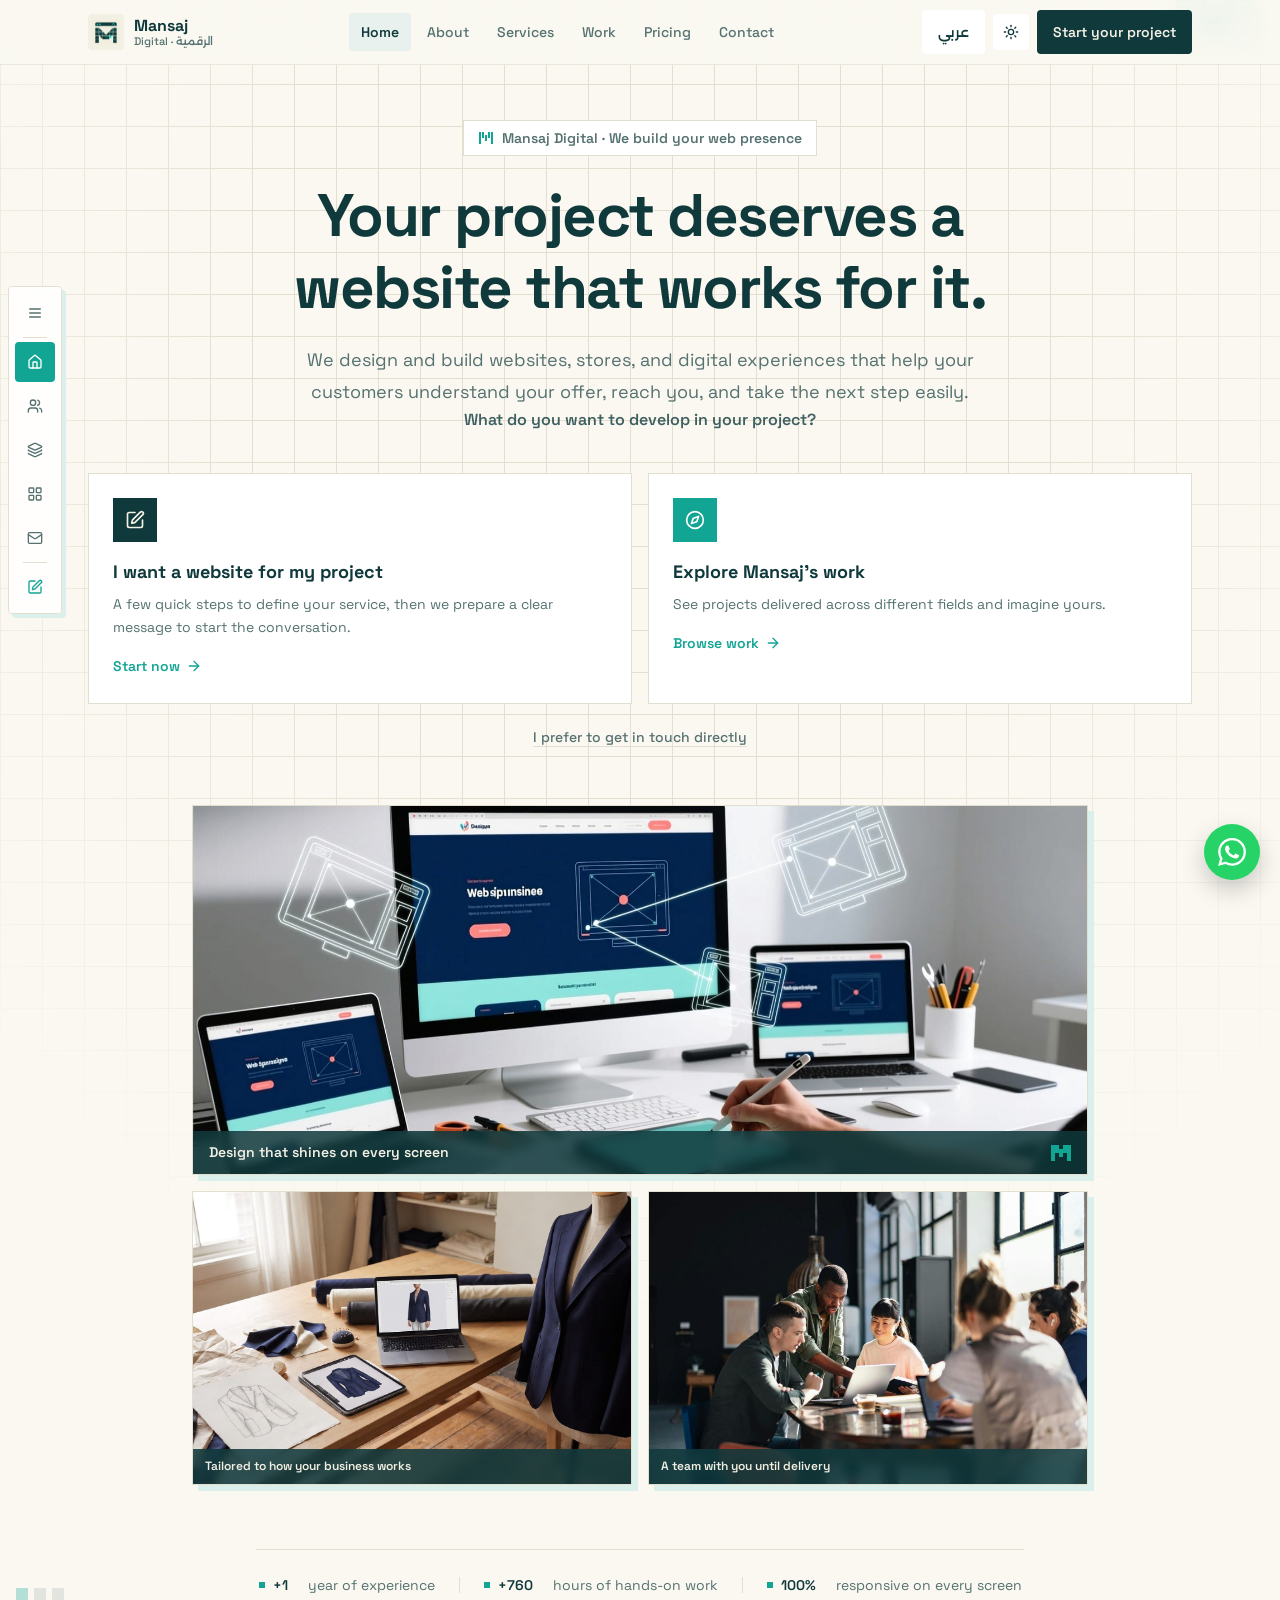
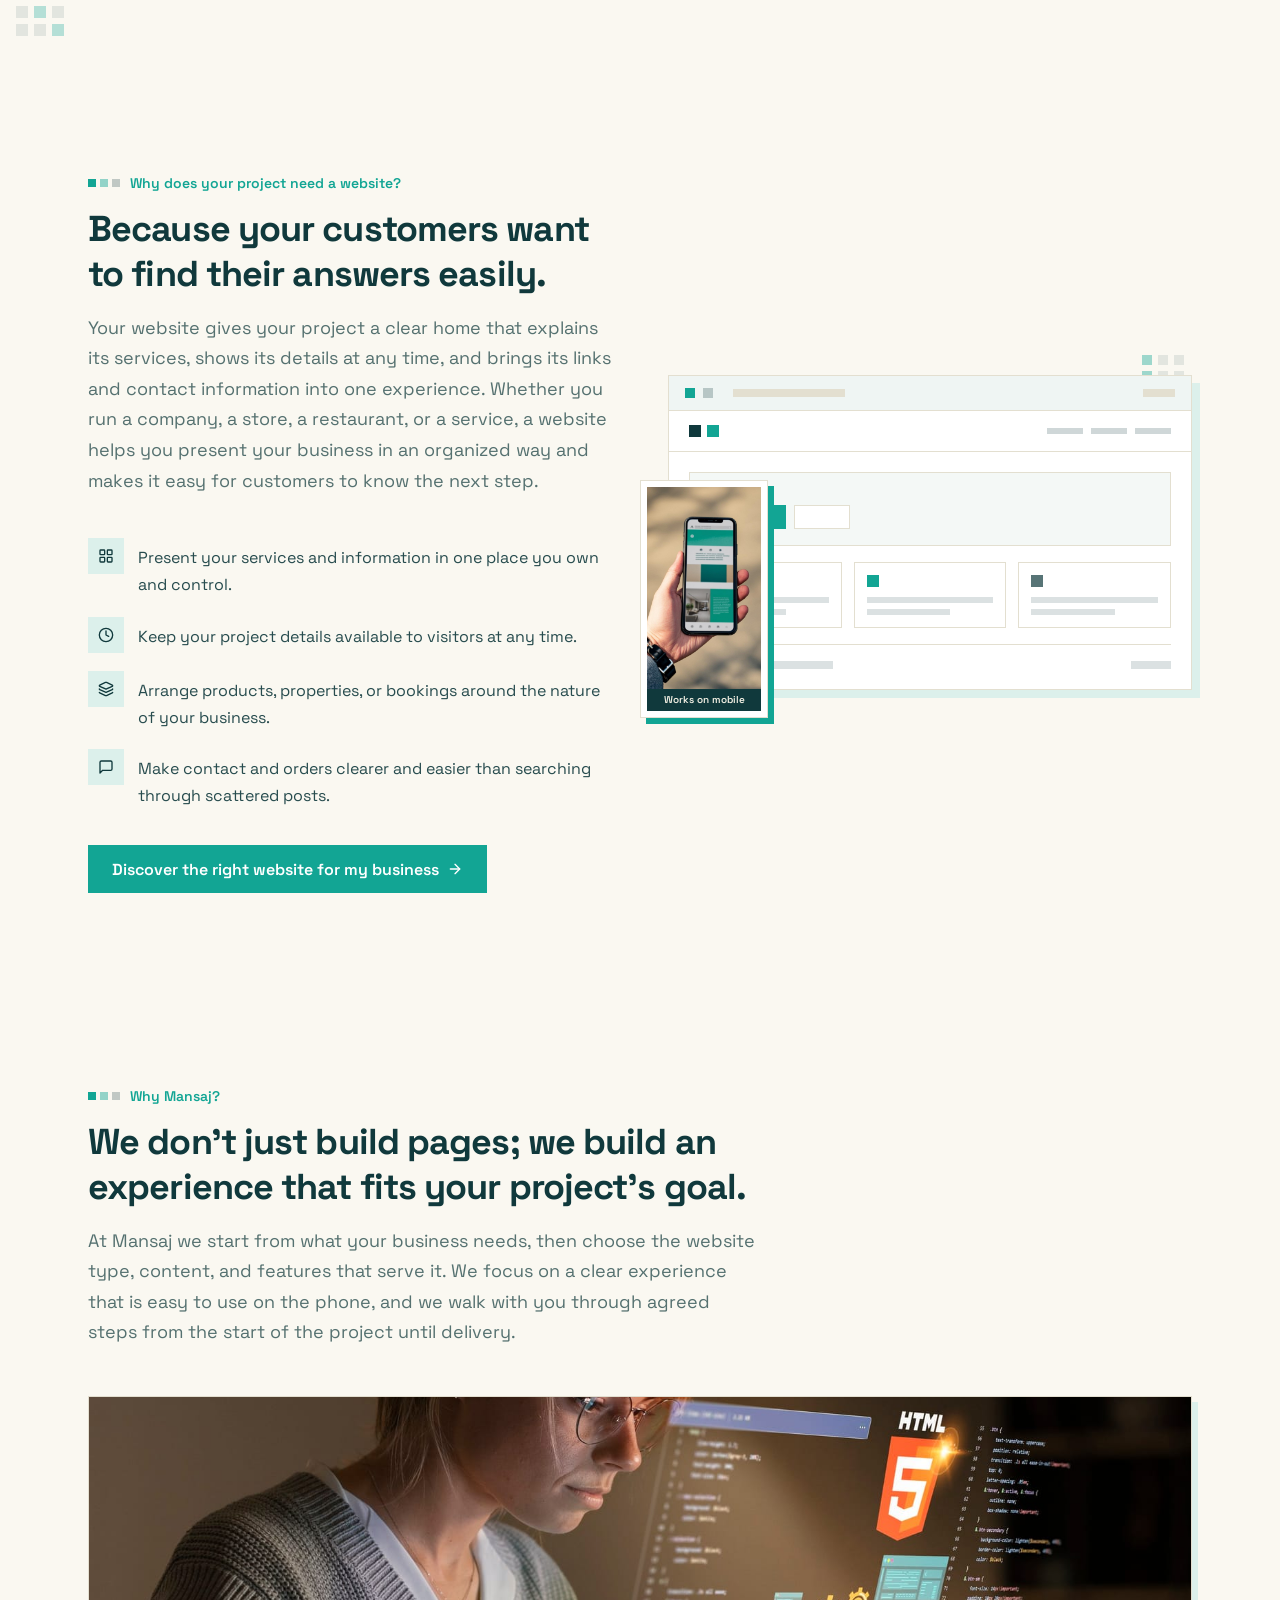
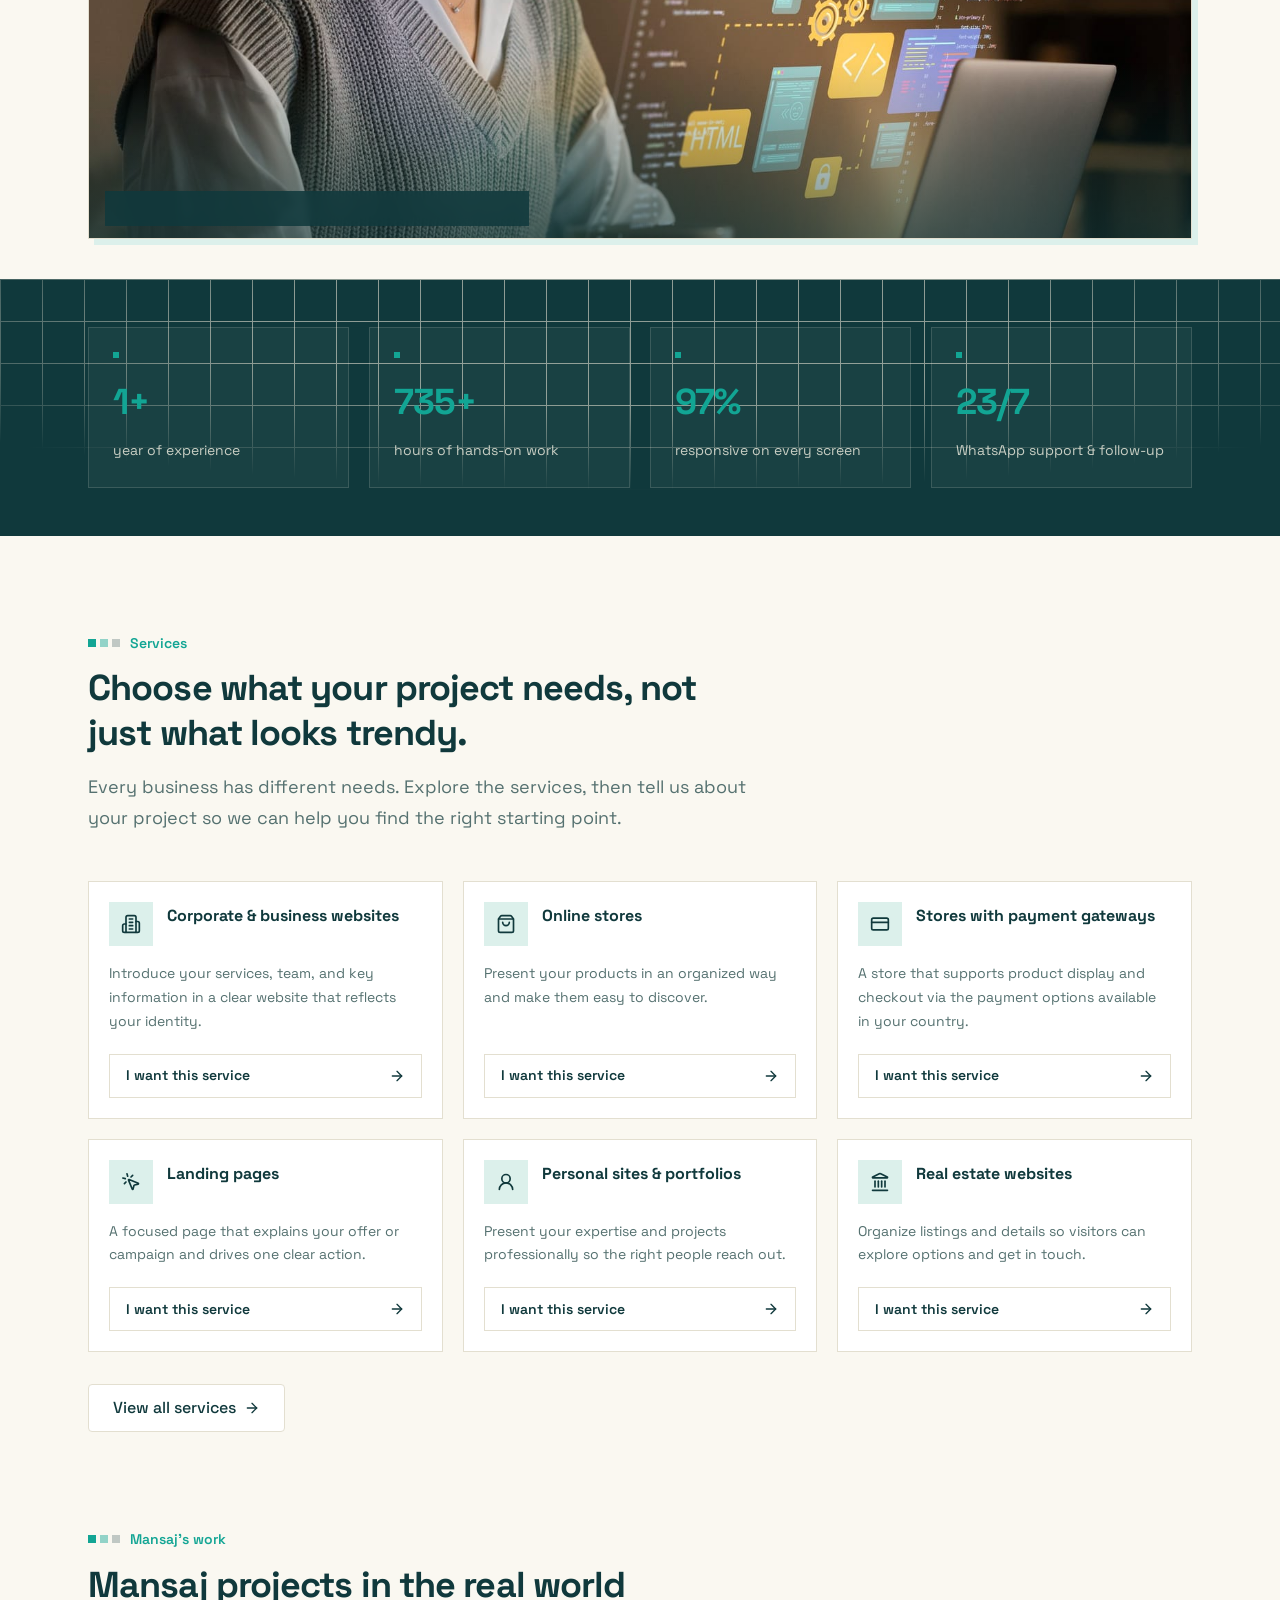
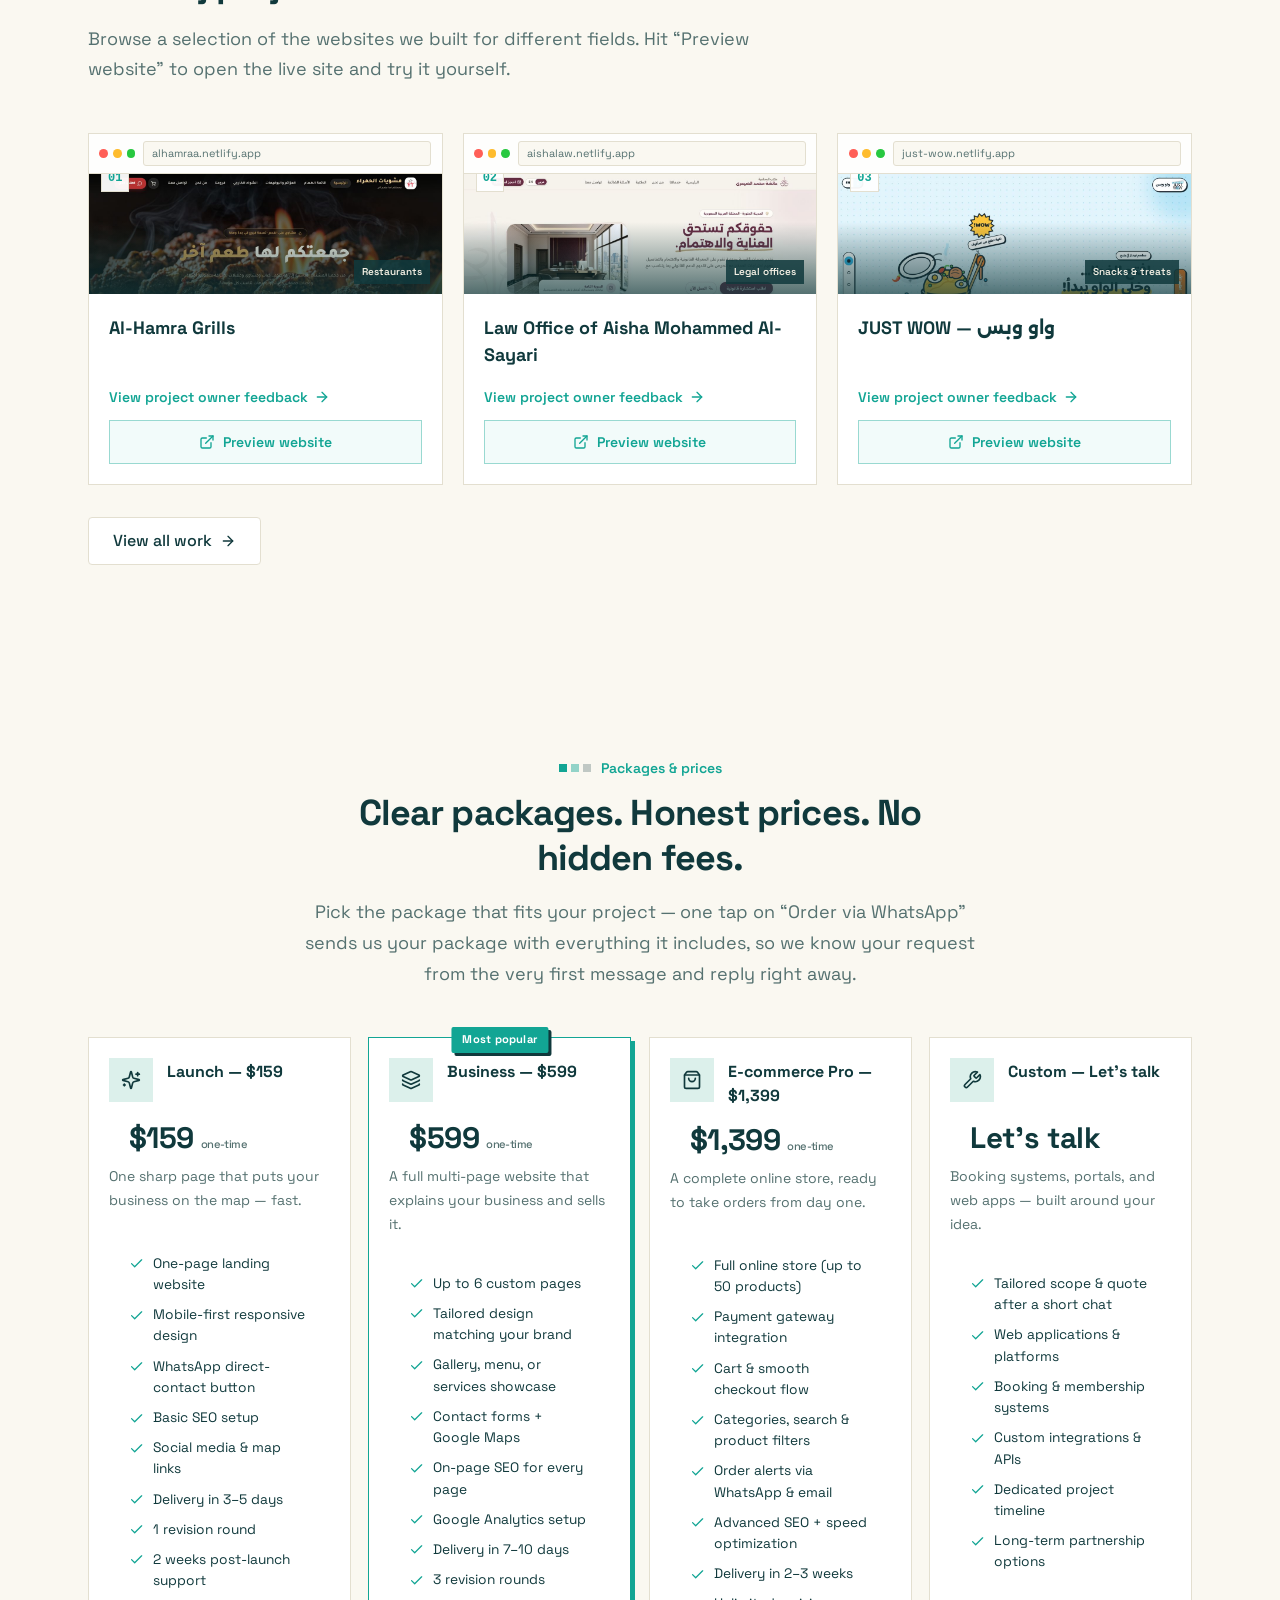
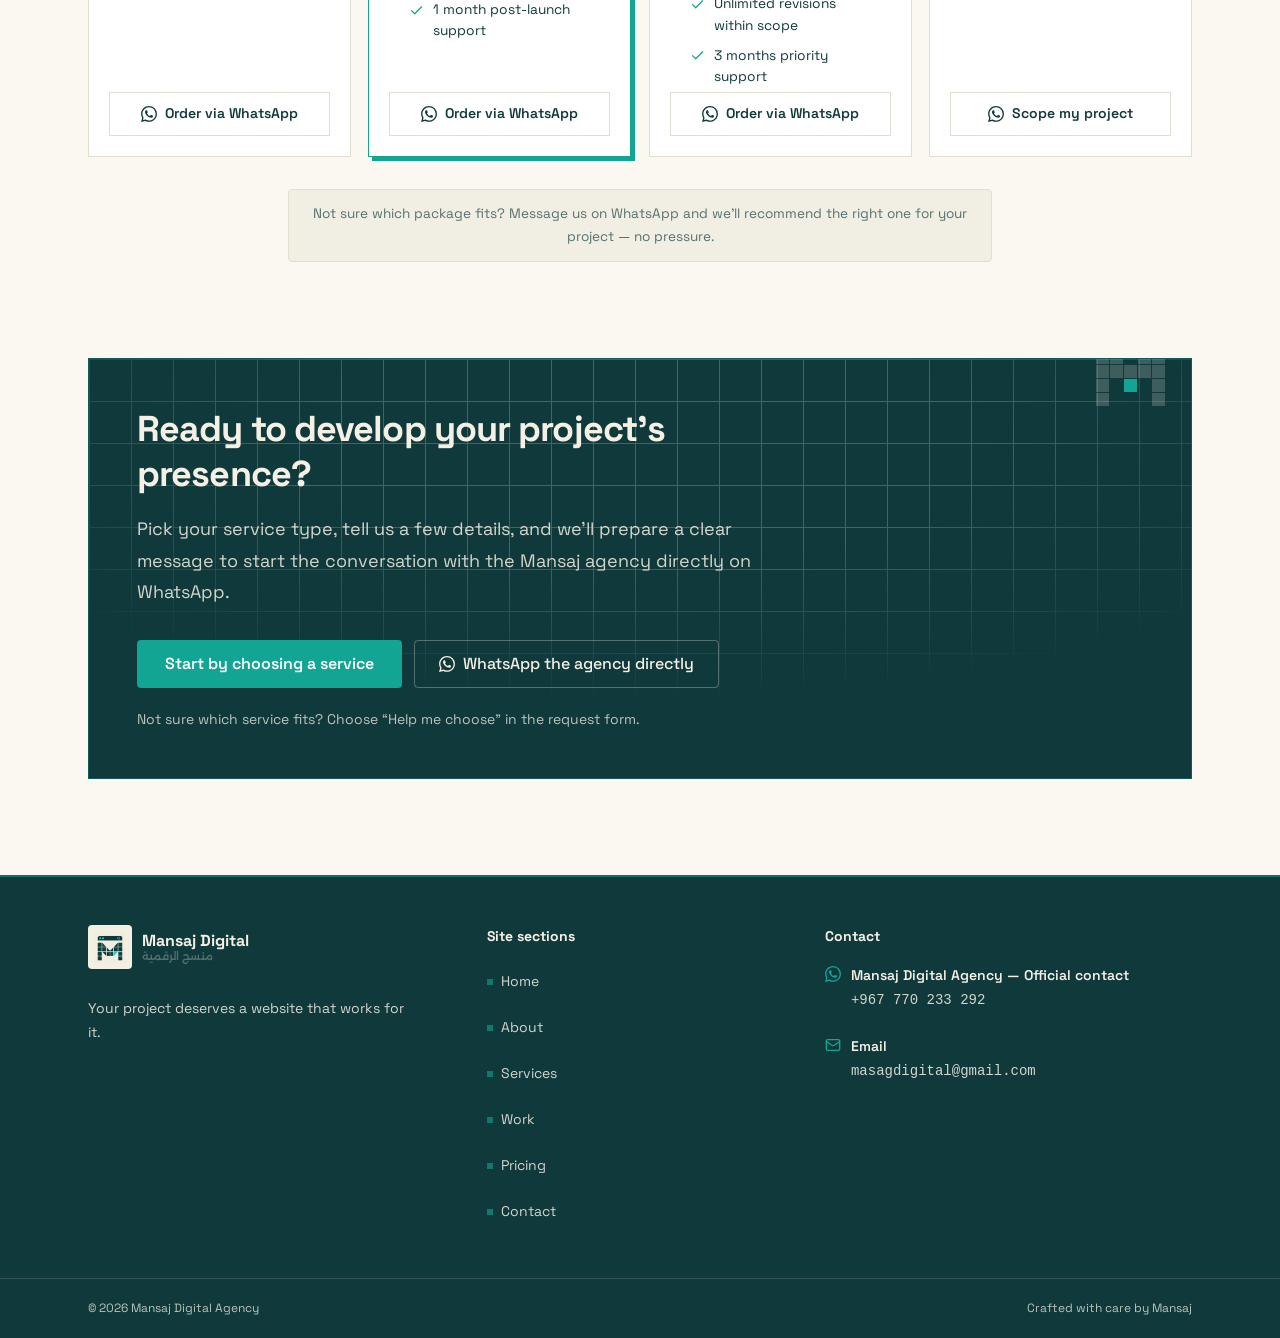
==== commit 640eb28a: "Remove Instagram links and references from Mansaj website" ====
--- a/static-site/index.html
+++ b/static-site/index.html
@@ -789,13 +789,7 @@
             </div>
           </li>
         </ul>
-        <a class="footer-insta" href="https://www.instagram.com/mansagdigital/" target="_blank" rel="noopener noreferrer">
-          <svg class="icon" aria-hidden="true"><use href="assets/icons/sprite.svg#i-instagram"></use></svg>
-          <span>
-            <span class="handle ltr">@mansagdigital</span>
-            <span class="fi-sub" data-ar="الحساب الرسمي لوكالة منسج الرقمية" data-en="The official account of Mansaj Digital">الحساب الرسمي لوكالة منسج الرقمية</span>
-          </span>
-        </a>
+        
       </div>
     </div>
 
--- a/static-site/css/style.css
+++ b/static-site/css/style.css
@@ -2202,29 +2202,6 @@
   text-decoration: underline;
   text-underline-offset: 4px;
 }
-.footer-insta {
-  margin-top: 1.5rem;
-  display: flex;
-  align-items: flex-start;
-  gap: 0.625rem;
-}
-.footer-insta .icon {
-  margin-top: 0.125rem;
-  color: var(--brand);
-}
-.footer-insta .handle {
-  font-family: ui-monospace, monospace;
-  font-size: 0.875rem;
-  font-weight: 600;
-}
-.footer-insta:hover .handle {
-  color: var(--brand);
-}
-.footer-insta .fi-sub {
-  margin-top: 0.125rem;
-  font-size: 0.75rem;
-  color: color-mix(in srgb, var(--deep-foreground) 70%, transparent);
-}
 .footer-bottom {
   border-top: 1px solid color-mix(in srgb, var(--deep-foreground) 15%, transparent);
 }
